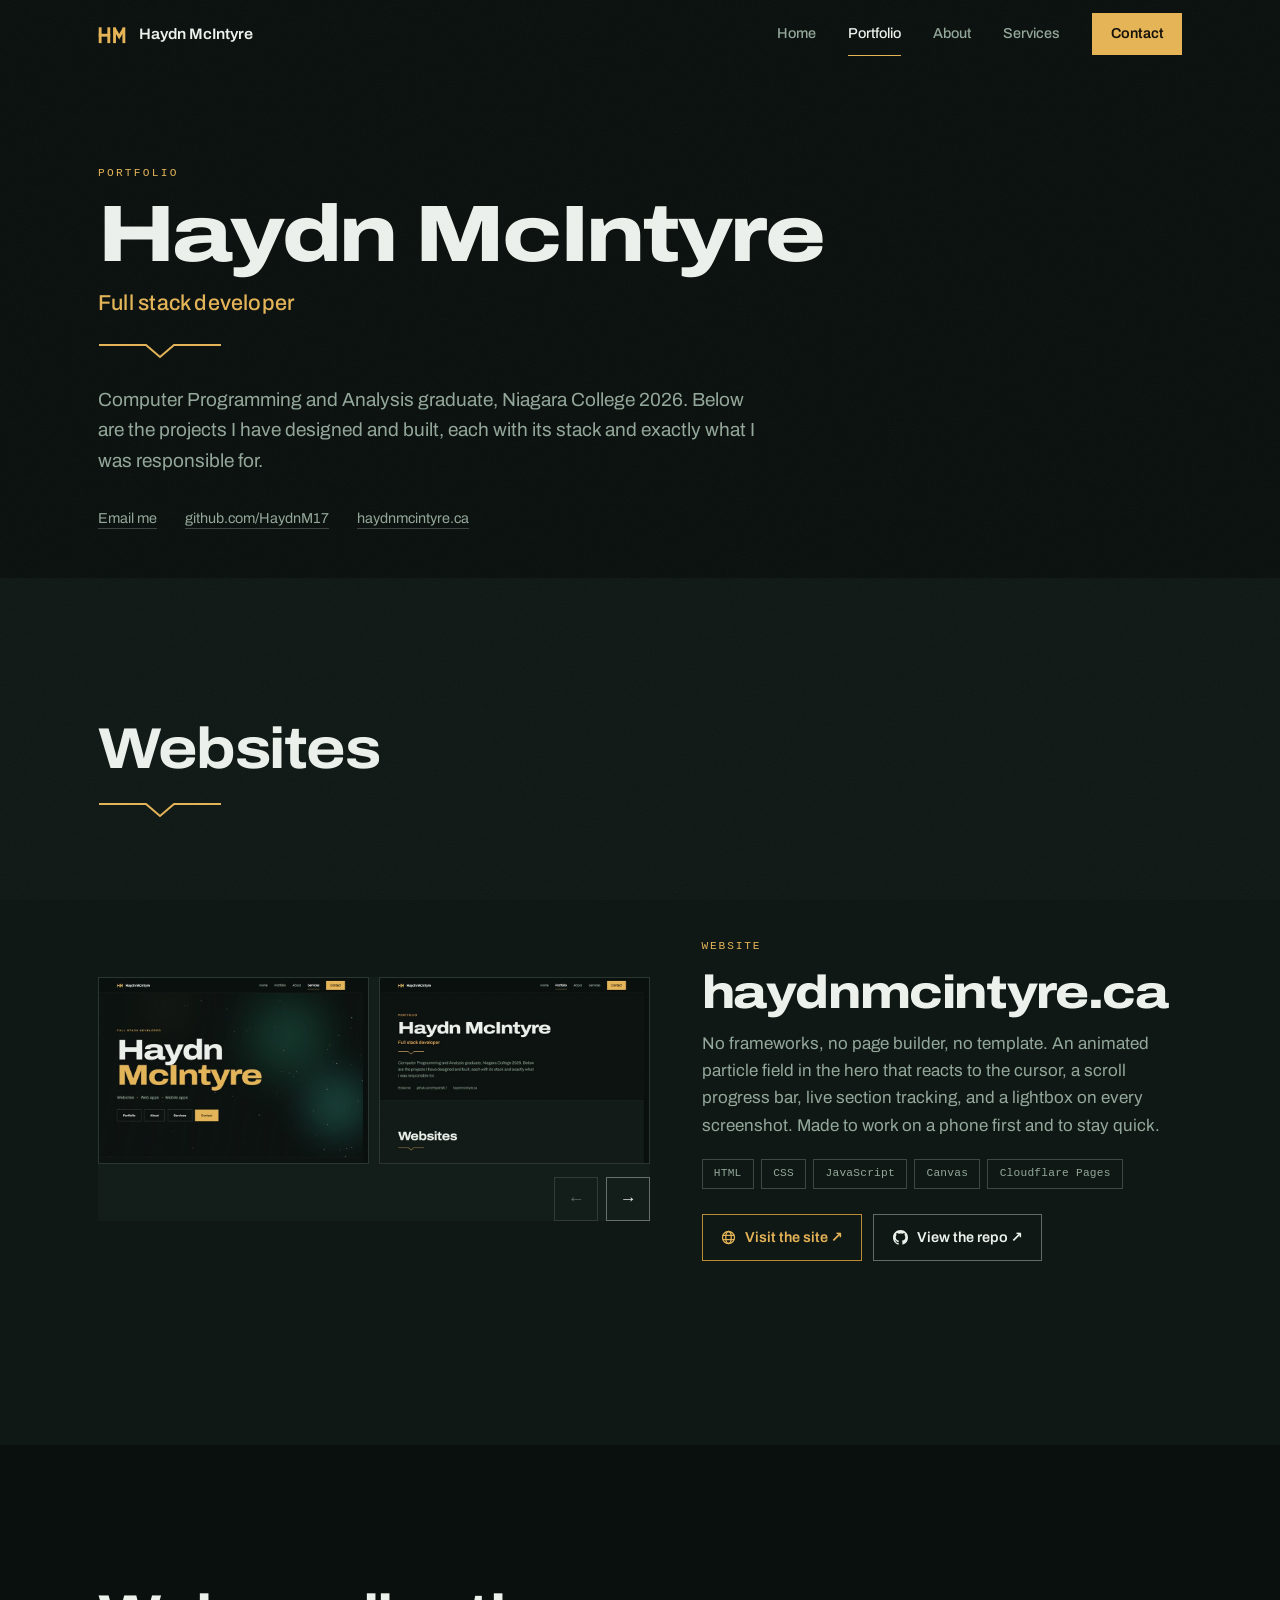
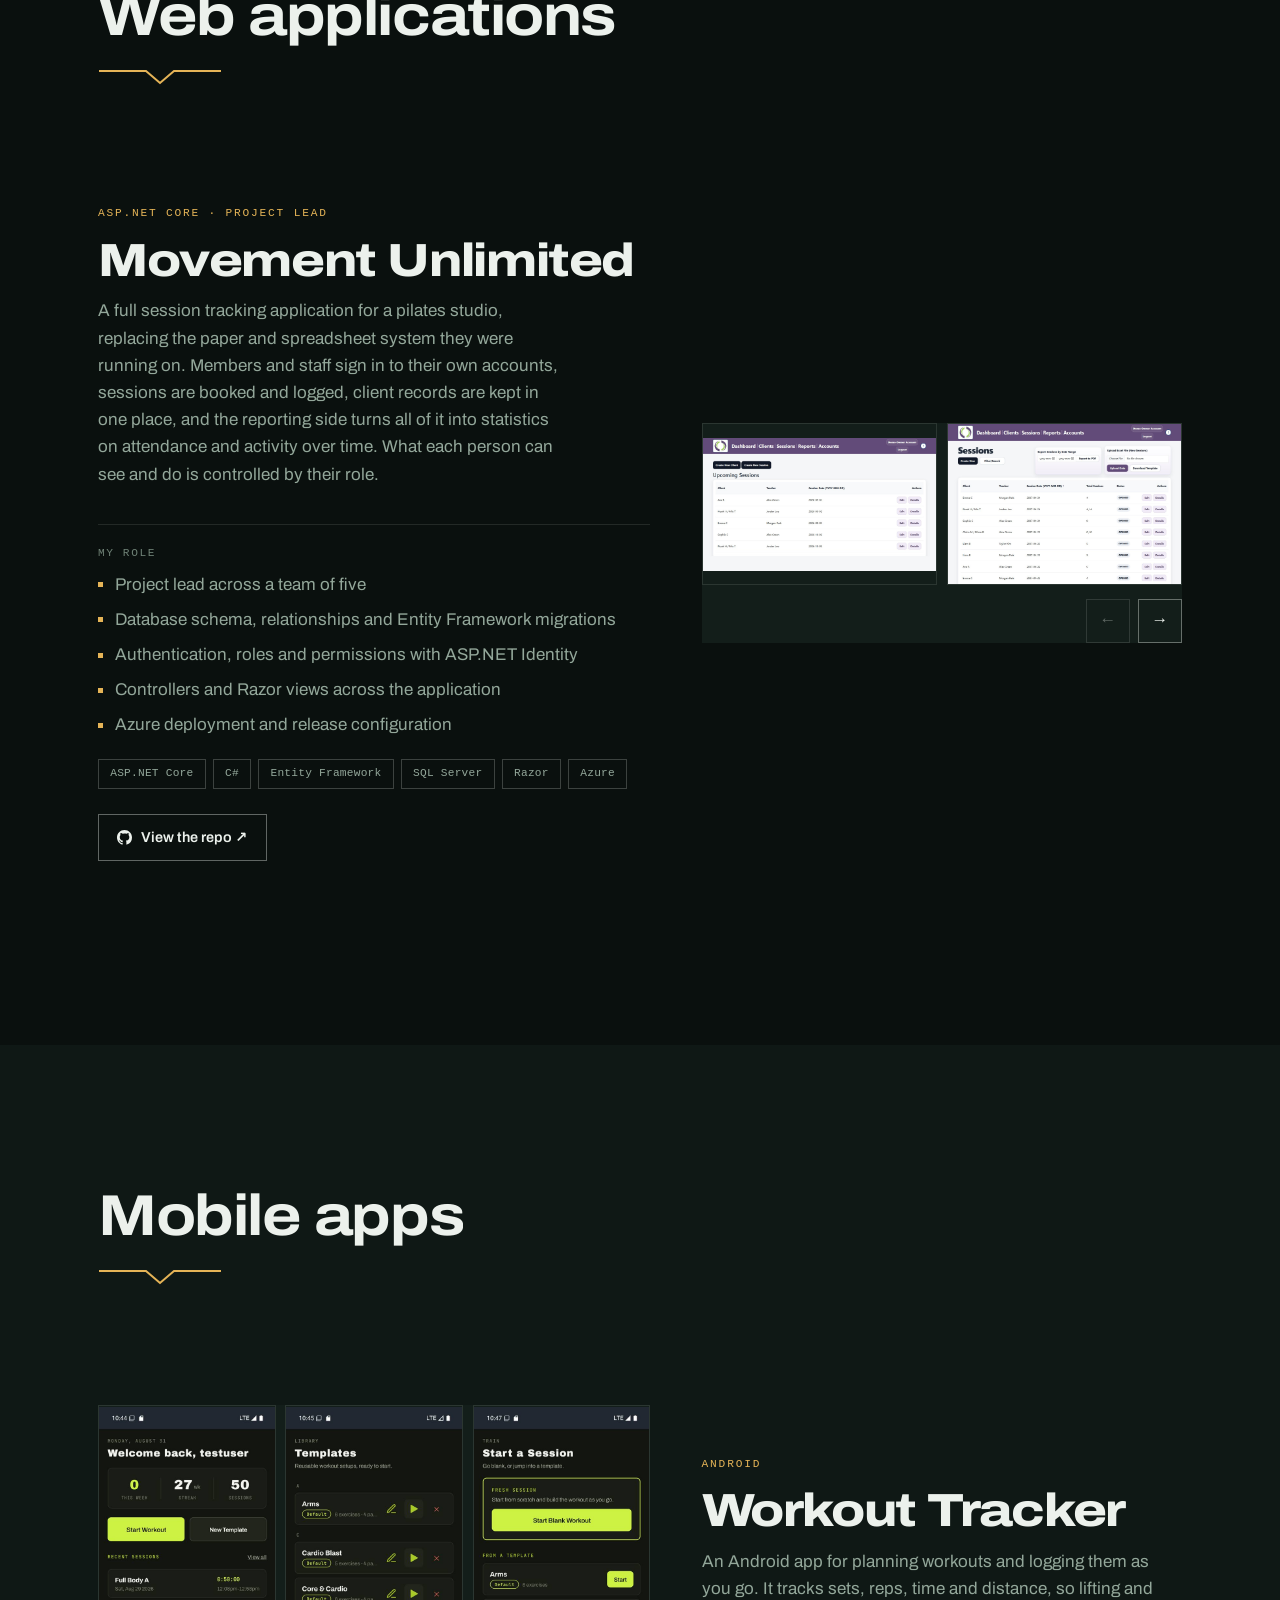
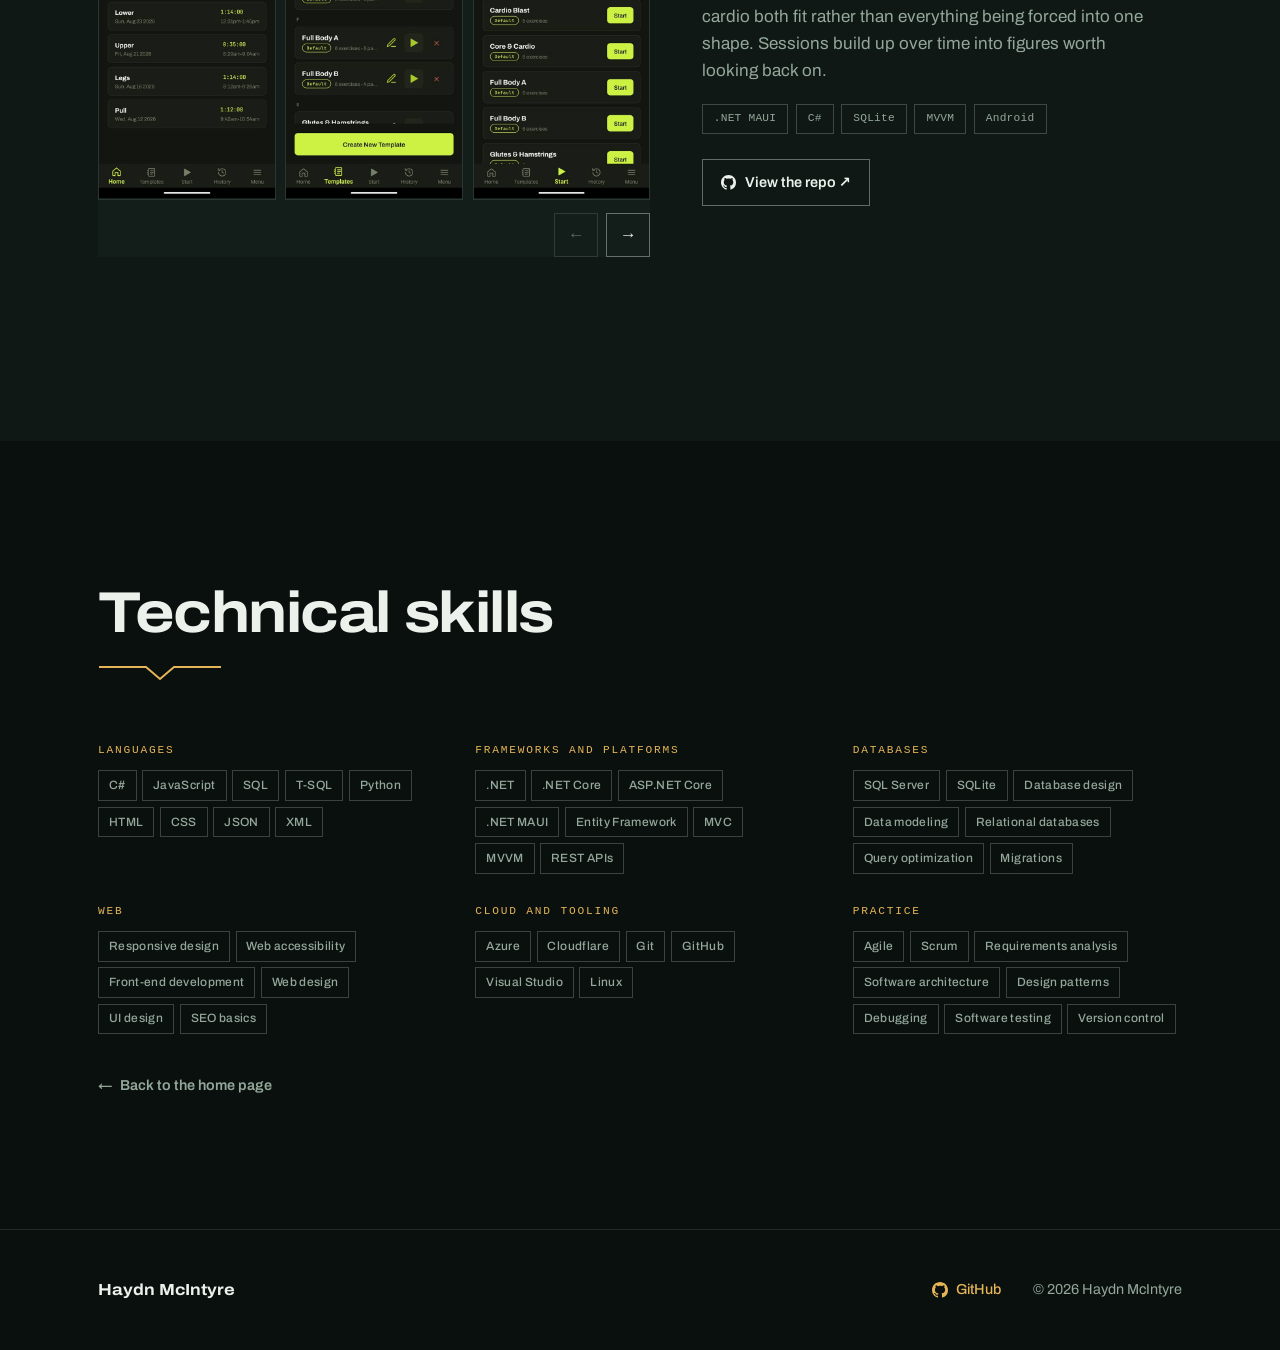
==== portfolio.html @ 9f584ab3 "Filmstrips on the portfolio page, and a faster, bigger home row The portfolio page no longer cycles " ====
<!doctype html>
<html lang="en">
<head>
<meta charset="utf-8">
<meta name="viewport" content="width=device-width, initial-scale=1">
<title>Haydn McIntyre Portfolio</title>
<meta name="description" content="Applications designed and built by Haydn McIntyre: a session tracking system for a pilates studio and a cross-platform workout tracker.">
<meta name="theme-color" content="#0A100E">
<meta property="og:title" content="Haydn McIntyre Portfolio">
<meta property="og:description" content="Applications designed and built end to end.">
<meta property="og:url" content="https://haydnmcintyre.ca/portfolio">
<meta property="og:type" content="website">
<link rel="icon" href="favicon.svg?v=4" type="image/svg+xml">
<link rel="icon" href="favicon-32.png?v=4" sizes="32x32" type="image/png">
<link rel="apple-touch-icon" href="apple-touch-icon.png?v=4">
<link rel="manifest" href="site.webmanifest">
<link rel="preconnect" href="https://fonts.googleapis.com">
<link rel="preconnect" href="https://fonts.gstatic.com" crossorigin>
<link rel="stylesheet" href="https://fonts.googleapis.com/css2?family=Archivo:wdth,wght@62..125,400..800&display=swap">
<link rel="stylesheet" href="styles.css">
</head>
<body>

<a class="skip" href="#main">Skip to content</a>

<div class="progress" aria-hidden="true"><span id="progress-bar"></span></div>

<header class="topbar" id="topbar">
  <div class="wrap topbar-inner">
    <a class="mark" href="index.html">
      <svg class="mark-glyph" viewBox="0 0 43 32" aria-hidden="true" focusable="false">
        <g fill="none" stroke="currentColor" stroke-width="4" stroke-linecap="square" stroke-linejoin="miter" stroke-miterlimit="2.2">
          <path d="M3 8 V26"/><path d="M15 8 V26"/><path d="M3 17 H15"/>
          <path d="M23 8 V26"/><path d="M36 8 V26"/>
          <path d="M23 8 L29.5 19 L36 8" stroke-linecap="butt"/>
        </g>
      </svg>
      <span>Haydn McIntyre</span>
    </a>
    <nav class="nav" aria-label="Main">
      <a href="index.html">Home</a>
      <div class="nav-drop">
        <a href="portfolio.html" class="is-current">Portfolio</a>
        <div class="drop-menu">
          <a href="portfolio.html#websites">Websites</a>
          <a href="portfolio.html#web-app">Web application</a>
          <a href="portfolio.html#mobile">Mobile app</a>
          <a href="portfolio.html#skills">Technical skills</a>
        </div>
      </div>
      <a href="index.html#about">About</a>
      <a href="index.html#services">Services</a>
      <a class="nav-cta" href="index.html#contact">Contact</a>
    </nav>
    <button class="menu-toggle" aria-expanded="false" aria-controls="mobile-nav" aria-label="Open menu">
      <span></span><span></span>
    </button>
  </div>
  <nav class="mobile-nav" id="mobile-nav" aria-label="Main (mobile)" hidden>
    <a href="index.html">Home</a>
    <a href="portfolio.html">Portfolio</a>
    <a href="index.html#about">About</a>
    <a href="index.html#services">Services</a>
    <a href="index.html#contact">Contact</a>
  </nav>
</header>

<main id="main">

  <section class="wrap page-head">
    <p class="eyebrow">Portfolio</p>
    <h1 class="page-name">Haydn McIntyre</h1>
    <p class="page-role">Full stack developer</p>
    <div class="bolt-rule" aria-hidden="true">
      <svg viewBox="0 0 124 18"><polyline pathLength="1" points="1,4 48,4 62,16 76,4 123,4"/></svg>
    </div>
    <p class="page-lede">
      Computer Programming and Analysis graduate, Niagara College 2026. Below are
      the projects I have designed and built, each with its stack and exactly what
      I was responsible for.
    </p>
    <ul class="page-links">
      <li><a href="#contact-portfolio" data-mail>Email me</a></li>
      <li><a href="https://github.com/HaydnM17" rel="noopener">github.com/HaydnM17</a></li>
      <li><a href="index.html">haydnmcintyre.ca</a></li>
    </ul>
  </section>

  <!-- Websites -->
  <section class="section section-tint" id="websites">
    <div class="wrap">
      <div class="section-head reveal">
        <h2 class="h2">Websites</h2>
        <div class="bolt-rule" aria-hidden="true">
          <svg viewBox="0 0 124 18"><polyline pathLength="1" points="1,4 48,4 62,16 76,4 123,4"/></svg>
        </div>
      </div>
      <article class="project reveal">
        <div class="project-media project-media-strip">
          <div class="strip" data-strip>
            <div class="strip-view" tabindex="0" aria-label="haydnmcintyre.ca screenshots, scrolls sideways">
              <div class="strip-track">
                <button type="button" class="zoom strip-item" aria-label="View larger: the home page">
                  <img src="assets/work/head-desk-home.jpg" alt="" loading="lazy" width="760" height="41">
                  <img class="strip-main" src="assets/work/reel-desk-home.jpg" alt="The home page of haydnmcintyre.ca." loading="lazy" width="760" height="2721">
                </button>
                <button type="button" class="zoom strip-item" aria-label="View larger: the portfolio page">
                  <img src="assets/work/head-desk-portfolio.jpg" alt="" loading="lazy" width="760" height="41">
                  <img class="strip-main" src="assets/work/reel-desk-portfolio.jpg" alt="The portfolio page." loading="lazy" width="760" height="2796">
                </button>
                <button type="button" class="zoom strip-item" aria-label="View larger: the home page on a phone">
                  <img src="assets/work/head-mob-home.jpg" alt="" loading="lazy" width="390" height="69">
                  <img class="strip-main" src="assets/work/reel-mob-home.jpg" alt="The home page on a phone." loading="lazy" width="390" height="6383">
                </button>
                <button type="button" class="zoom strip-item" aria-label="View larger: the portfolio page on a phone">
                  <img src="assets/work/head-mob-portfolio.jpg" alt="" loading="lazy" width="390" height="69">
                  <img class="strip-main" src="assets/work/reel-mob-portfolio.jpg" alt="The portfolio page on a phone." loading="lazy" width="390" height="5705">
                </button>
              </div>
            </div>
            <div class="strip-nav">
              <button type="button" class="strip-btn strip-prev" aria-label="Previous screenshots">&#8592;</button>
              <button type="button" class="strip-btn strip-next" aria-label="Next screenshots">&#8594;</button>
            </div>
          </div>
        </div>
        <div class="project-body">
          <p class="project-meta">Website</p>
          <h3 class="project-title">haydnmcintyre.ca</h3>
          <p class="project-desc">
            No frameworks, no page builder, no template. An animated particle
            field in the hero that reacts to the cursor, a scroll progress bar, live
            section tracking, and a lightbox on every screenshot. Made to work on a
            phone first and to stay quick.
          </p>
          <ul class="tags">
            <li>HTML</li><li>CSS</li><li>JavaScript</li><li>Canvas</li><li>Cloudflare Pages</li>
          </ul>
          <div class="project-links">
            <a class="repo repo-live" href="https://haydnmcintyre.ca" target="_blank" rel="noopener">
              <svg viewBox="0 0 16 16" width="15" height="15" aria-hidden="true" focusable="false">
                <g fill="none" stroke="currentColor" stroke-width="1.35">
                  <circle cx="8" cy="8" r="6.4"/>
                  <ellipse cx="8" cy="8" rx="2.9" ry="6.4"/>
                  <path d="M1.9 5.8h12.2M1.9 10.2h12.2"/>
                </g>
              </svg>
              <span>Visit the site</span>
            </a>
            <a class="repo" href="https://github.com/HaydnM17/haydnmcintyre.ca" rel="noopener">
              <svg viewBox="0 0 16 16" width="15" height="15" aria-hidden="true" focusable="false">
                <path fill="currentColor" d="M8 0C3.58 0 0 3.58 0 8c0 3.54 2.29 6.53 5.47 7.59.4.07.55-.17.55-.38 0-.19-.01-.82-.01-1.49-2.01.37-2.53-.49-2.69-.94-.09-.23-.48-.94-.82-1.13-.28-.15-.68-.52-.01-.53.63-.01 1.08.58 1.23.82.72 1.21 1.87.87 2.33.66.07-.52.28-.87.51-1.07-1.78-.2-3.64-.89-3.64-3.95 0-.87.31-1.59.82-2.15-.08-.2-.36-1.02.08-2.12 0 0 .67-.21 2.2.82a7.4 7.4 0 0 1 2-.27c.68 0 1.36.09 2 .27 1.53-1.04 2.2-.82 2.2-.82.44 1.1.16 1.92.08 2.12.51.56.82 1.27.82 2.15 0 3.07-1.87 3.75-3.65 3.95.29.25.54.73.54 1.48 0 1.07-.01 1.93-.01 2.2 0 .21.15.46.55.38A8.01 8.01 0 0 0 16 8c0-4.42-3.58-8-8-8Z"/>
              </svg>
              <span>View the repo</span>
            </a>
          </div>
        </div>
      </article>
    </div>
  </section>

  <!-- Web application -->
  <section class="section" id="web-app">
    <div class="wrap">
      <div class="section-head reveal">
        <h2 class="h2">Web applications</h2>
        <div class="bolt-rule" aria-hidden="true">
          <svg viewBox="0 0 124 18"><polyline pathLength="1" points="1,4 48,4 62,16 76,4 123,4"/></svg>
        </div>
      </div>
      <article class="project project-alt reveal">
        <div class="project-media project-media-strip">
          <div class="strip" data-strip>
            <div class="strip-view" tabindex="0" aria-label="Movement Unlimited screenshots, scrolls sideways">
              <div class="strip-track">
                <button type="button" class="zoom strip-item" aria-label="View larger: the dashboard">
                  <img src="assets/work/head-mu-dashboard.jpg" alt="" loading="lazy" width="1416" height="101">
                  <img class="strip-main" src="assets/work/reel-mu-dashboard.jpg" alt="Movement Unlimited dashboard showing upcoming sessions." loading="lazy" width="1416" height="707">
                </button>
                <button type="button" class="zoom strip-item" aria-label="View larger: the sessions list">
                  <img src="assets/work/head-mu-sessions.jpg" alt="" loading="lazy" width="1416" height="101">
                  <img class="strip-main" src="assets/work/reel-mu-sessions.jpg" alt="Sessions list with export and bulk upload." loading="lazy" width="1416" height="1882">
                </button>
                <button type="button" class="zoom strip-item" aria-label="View larger: the reports screen">
                  <img src="assets/work/head-mu-reports.jpg" alt="" loading="lazy" width="1416" height="101">
                  <img class="strip-main" src="assets/work/reel-mu-reports.jpg" alt="Reports screen with session statistics over a date range." loading="lazy" width="1416" height="1171">
                </button>
              </div>
            </div>
            <div class="strip-nav">
              <button type="button" class="strip-btn strip-prev" aria-label="Previous screenshots">&#8592;</button>
              <button type="button" class="strip-btn strip-next" aria-label="Next screenshots">&#8594;</button>
            </div>
          </div>
        </div>
        <div class="project-body">
          <p class="project-meta">ASP.NET Core &middot; Project lead</p>
          <h3 class="project-title">Movement Unlimited</h3>
          <p class="project-desc">
            A full session tracking application for a pilates studio, replacing the
            paper and spreadsheet system they were running on. Members and staff sign
            in to their own accounts, sessions are booked and logged, client records
            are kept in one place, and the reporting side turns all of it into
            statistics on attendance and activity over time. What each person can see
            and do is controlled by their role.
          </p>
          <dl class="case-role">
            <dt>My role</dt>
            <dd>
              <ul>
                <li>Project lead across a team of five</li>
                <li>Database schema, relationships and Entity Framework migrations</li>
                <li>Authentication, roles and permissions with ASP.NET Identity</li>
                <li>Controllers and Razor views across the application</li>
                <li>Azure deployment and release configuration</li>
              </ul>
            </dd>
          </dl>
          <ul class="tags">
            <li>ASP.NET Core</li><li>C#</li><li>Entity Framework</li><li>SQL Server</li><li>Razor</li><li>Azure</li>
          </ul>
          <a class="repo" href="https://github.com/HaydnM17/movement-unlimited-demo" rel="noopener">
            <svg viewBox="0 0 16 16" width="15" height="15" aria-hidden="true" focusable="false">
              <path fill="currentColor" d="M8 0C3.58 0 0 3.58 0 8c0 3.54 2.29 6.53 5.47 7.59.4.07.55-.17.55-.38 0-.19-.01-.82-.01-1.49-2.01.37-2.53-.49-2.69-.94-.09-.23-.48-.94-.82-1.13-.28-.15-.68-.52-.01-.53.63-.01 1.08.58 1.23.82.72 1.21 1.87.87 2.33.66.07-.52.28-.87.51-1.07-1.78-.2-3.64-.89-3.64-3.95 0-.87.31-1.59.82-2.15-.08-.2-.36-1.02.08-2.12 0 0 .67-.21 2.2.82a7.4 7.4 0 0 1 2-.27c.68 0 1.36.09 2 .27 1.53-1.04 2.2-.82 2.2-.82.44 1.1.16 1.92.08 2.12.51.56.82 1.27.82 2.15 0 3.07-1.87 3.75-3.65 3.95.29.25.54.73.54 1.48 0 1.07-.01 1.93-.01 2.2 0 .21.15.46.55.38A8.01 8.01 0 0 0 16 8c0-4.42-3.58-8-8-8Z"/>
            </svg>
            <span>View the repo</span>
          </a>
        </div>
      </article>
    </div>
  </section>

  <!-- Mobile app -->
  <section class="section section-tint" id="mobile">
    <div class="wrap">
      <div class="section-head reveal">
        <h2 class="h2">Mobile apps</h2>
        <div class="bolt-rule" aria-hidden="true">
          <svg viewBox="0 0 124 18"><polyline pathLength="1" points="1,4 48,4 62,16 76,4 123,4"/></svg>
        </div>
      </div>
      <article class="project reveal">
        <div class="project-media project-media-strip">
          <div class="strip strip-phone" data-strip>
            <div class="strip-view" tabindex="0" aria-label="Workout Tracker screenshots, scrolls sideways">
              <div class="strip-track">
                <button type="button" class="zoom strip-item" aria-label="View larger: home screen"><img src="assets/work/wk-01-home.jpg" alt="Workout Tracker home screen." loading="lazy" width="540" height="1200"></button>
                <button type="button" class="zoom strip-item" aria-label="View larger: templates"><img src="assets/work/wk-02-templates.jpg" alt="Saved workout templates." loading="lazy" width="540" height="1200"></button>
                <button type="button" class="zoom strip-item" aria-label="View larger: starting a session"><img src="assets/work/wk-03-start.jpg" alt="Starting a session from a template." loading="lazy" width="540" height="1200"></button>
                <button type="button" class="zoom strip-item" aria-label="View larger: a live session"><img src="assets/work/wk-04-live.jpg" alt="A live session with its sets still to do." loading="lazy" width="540" height="1200"></button>
                <button type="button" class="zoom strip-item" aria-label="View larger: first set done"><img src="assets/work/wk-05-set1.jpg" alt="The first set ticked off." loading="lazy" width="540" height="1200"></button>
                <button type="button" class="zoom strip-item" aria-label="View larger: second set done"><img src="assets/work/wk-06-set2.jpg" alt="Two sets ticked off." loading="lazy" width="540" height="1200"></button>
                <button type="button" class="zoom strip-item" aria-label="View larger: third set done"><img src="assets/work/wk-07-set3.jpg" alt="Three sets ticked off." loading="lazy" width="540" height="1200"></button>
                <button type="button" class="zoom strip-item" aria-label="View larger: all sets done"><img src="assets/work/wk-08-set4.jpg" alt="Every set in the exercise ticked off." loading="lazy" width="540" height="1200"></button>
                <button type="button" class="zoom strip-item" aria-label="View larger: workout complete"><img src="assets/work/wk-09-complete.jpg" alt="The session summary after finishing." loading="lazy" width="540" height="1200"></button>
                <button type="button" class="zoom strip-item" aria-label="View larger: history"><img src="assets/work/wk-10-history.jpg" alt="Workout history." loading="lazy" width="540" height="1200"></button>
                <button type="button" class="zoom strip-item" aria-label="View larger: statistics"><img src="assets/work/wk-11-stats.jpg" alt="Statistics built up over time." loading="lazy" width="540" height="1200"></button>
              </div>
            </div>
            <div class="strip-nav">
              <button type="button" class="strip-btn strip-prev" aria-label="Previous screenshots">&#8592;</button>
              <button type="button" class="strip-btn strip-next" aria-label="Next screenshots">&#8594;</button>
            </div>
          </div>
        </div>
        <div class="project-body">
          <p class="project-meta">Android</p>
          <h3 class="project-title">Workout Tracker</h3>
          <p class="project-desc">
            An Android app for planning workouts and logging them as you go. It
            tracks sets, reps, time and distance, so lifting and cardio both fit
            rather than everything being forced into one shape. Sessions build up
            over time into figures worth looking back on.
          </p>
          <ul class="tags">
            <li>.NET MAUI</li><li>C#</li><li>SQLite</li><li>MVVM</li><li>Android</li>
          </ul>
          <a class="repo" href="https://github.com/HaydnM17/WorkoutApp" rel="noopener">
            <svg viewBox="0 0 16 16" width="15" height="15" aria-hidden="true" focusable="false">
              <path fill="currentColor" d="M8 0C3.58 0 0 3.58 0 8c0 3.54 2.29 6.53 5.47 7.59.4.07.55-.17.55-.38 0-.19-.01-.82-.01-1.49-2.01.37-2.53-.49-2.69-.94-.09-.23-.48-.94-.82-1.13-.28-.15-.68-.52-.01-.53.63-.01 1.08.58 1.23.82.72 1.21 1.87.87 2.33.66.07-.52.28-.87.51-1.07-1.78-.2-3.64-.89-3.64-3.95 0-.87.31-1.59.82-2.15-.08-.2-.36-1.02.08-2.12 0 0 .67-.21 2.2.82a7.4 7.4 0 0 1 2-.27c.68 0 1.36.09 2 .27 1.53-1.04 2.2-.82 2.2-.82.44 1.1.16 1.92.08 2.12.51.56.82 1.27.82 2.15 0 3.07-1.87 3.75-3.65 3.95.29.25.54.73.54 1.48 0 1.07-.01 1.93-.01 2.2 0 .21.15.46.55.38A8.01 8.01 0 0 0 16 8c0-4.42-3.58-8-8-8Z"/>
            </svg>
            <span>View the repo</span>
          </a>
        </div>
      </article>
    </div>
  </section>

  <!-- Skills -->
  <section class="section" id="skills">
    <div class="wrap">
      <div class="section-head reveal">
        <h2 class="h2">Technical skills</h2>
        <div class="bolt-rule" aria-hidden="true">
          <svg viewBox="0 0 124 18"><polyline pathLength="1" points="1,4 48,4 62,16 76,4 123,4"/></svg>
        </div>
      </div>

      <div class="skills reveal">
        <div class="skill-group">
          <h3>Languages</h3>
          <ul><li>C#</li><li>JavaScript</li><li>SQL</li><li>T-SQL</li><li>Python</li><li>HTML</li><li>CSS</li><li>JSON</li><li>XML</li></ul>
        </div>
        <div class="skill-group">
          <h3>Frameworks and platforms</h3>
          <ul><li>.NET</li><li>.NET Core</li><li>ASP.NET Core</li><li>.NET MAUI</li><li>Entity Framework</li><li>MVC</li><li>MVVM</li><li>REST APIs</li></ul>
        </div>
        <div class="skill-group">
          <h3>Databases</h3>
          <ul><li>SQL Server</li><li>SQLite</li><li>Database design</li><li>Data modeling</li><li>Relational databases</li><li>Query optimization</li><li>Migrations</li></ul>
        </div>
        <div class="skill-group">
          <h3>Web</h3>
          <ul><li>Responsive design</li><li>Web accessibility</li><li>Front-end development</li><li>Web design</li><li>UI design</li><li>SEO basics</li></ul>
        </div>
        <div class="skill-group">
          <h3>Cloud and tooling</h3>
          <ul><li>Azure</li><li>Cloudflare</li><li>Git</li><li>GitHub</li><li>Visual Studio</li><li>Linux</li></ul>
        </div>
        <div class="skill-group">
          <h3>Practice</h3>
          <ul><li>Agile</li><li>Scrum</li><li>Requirements analysis</li><li>Software architecture</li><li>Design patterns</li><li>Debugging</li><li>Software testing</li><li>Version control</li></ul>
        </div>
      </div>

      <a class="back-link" href="index.html">Back to the home page</a>
    </div>
  </section>

</main>

<footer class="footer">
  <div class="wrap footer-inner">
    <p class="footer-mark">Haydn McIntyre</p>
    <a class="footer-gh" href="https://github.com/HaydnM17" rel="noopener">
      <svg viewBox="0 0 16 16" width="16" height="16" aria-hidden="true" focusable="false">
        <path fill="currentColor" d="M8 0C3.58 0 0 3.58 0 8c0 3.54 2.29 6.53 5.47 7.59.4.07.55-.17.55-.38 0-.19-.01-.82-.01-1.49-2.01.37-2.53-.49-2.69-.94-.09-.23-.48-.94-.82-1.13-.28-.15-.68-.52-.01-.53.63-.01 1.08.58 1.23.82.72 1.21 1.87.87 2.33.66.07-.52.28-.87.51-1.07-1.78-.2-3.64-.89-3.64-3.95 0-.87.31-1.59.82-2.15-.08-.2-.36-1.02.08-2.12 0 0 .67-.21 2.2.82a7.4 7.4 0 0 1 2-.27c.68 0 1.36.09 2 .27 1.53-1.04 2.2-.82 2.2-.82.44 1.1.16 1.92.08 2.12.51.56.82 1.27.82 2.15 0 3.07-1.87 3.75-3.65 3.95.29.25.54.73.54 1.48 0 1.07-.01 1.93-.01 2.2 0 .21.15.46.55.38A8.01 8.01 0 0 0 16 8c0-4.42-3.58-8-8-8Z"/>
      </svg>
      GitHub
    </a>
    <p class="footer-legal">&copy; <span id="year">2026</span> Haydn McIntyre</p>
  </div>
</footer>

<dialog class="lightbox" id="lightbox" aria-label="Image viewer">
  <div class="lightbox-inner">
    <button type="button" class="lightbox-close" id="lightbox-close" aria-label="Close image">
      <svg viewBox="0 0 24 24" width="20" height="20" aria-hidden="true" focusable="false">
        <path d="M5 5 L19 19 M19 5 L5 19" stroke="currentColor" stroke-width="2.2" stroke-linecap="round" fill="none"/>
      </svg>
    </button>
    <img id="lightbox-img" src="" alt="">
  </div>
</dialog>

<script src="script.js"></script>
</body>
</html>
---- styles.css ----
/* ==========================================================================
   Haydn McIntyre personal site
   Dark by design: green-black ground, brass accent, wide Archivo lettering.
   ========================================================================== */

:root {
  --ground:    #0A100E;
  --raised:    #0F1815;
  --card:      #131E1A;
  --chalk:     #ECF1EC;
  --dim:       #93A79A;   /* 7.53:1 on ground */
  --faint:     #6F8276;   /* 4.69:1. The old #64766B measured 3.97:1 and failed */
  --green:     #1C5F4A;
  --electric:  #3FD9C0;   /* hero effect only. Brass stays the brand accent */
  --brass:     #E5B457;
  --brass-dim: #B98C33;
  --line:      rgba(236, 241, 236, 0.11);
  --line-2:    rgba(236, 241, 236, 0.22);   /* decorative only, 1.73:1 */
  --line-int:  rgba(236, 241, 236, 0.38);   /* anything interactive, 3.05:1 */
  --danger:    #F08C7A;
  --success:   #57C9A2;   /* 8.85:1 on raised. A tint of --green, not --electric */

  --wrap: 1180px;
  --gutter: clamp(1.25rem, 4vw, 3rem);
  --section-y: clamp(4.5rem, 10vw, 9rem);

  --sans: "Archivo", "Segoe UI", system-ui, -apple-system, sans-serif;
  --mono: ui-monospace, SFMono-Regular, "SF Mono", Menlo, Consolas, "Liberation Mono", monospace;

  --fs-label: 0.75rem;
  --fs-sm:    0.9rem;
  --fs-base:  1.0625rem;
  --fs-lg:    1.1875rem;
  --fs-h3:    1.375rem;
  --fs-h2:    clamp(2.1rem, 5vw, 3.6rem);
  --fs-hero:  clamp(3rem, 11vw, 8.5rem);

  --ease: cubic-bezier(0.22, 1, 0.36, 1);
}

*, *::before, *::after { box-sizing: border-box; }
html {
  -webkit-text-size-adjust: 100%;
  scroll-behavior: smooth;
  /* clip beats hidden: hidden still lets script scroll the page sideways */
  overflow-x: hidden;
  overflow-x: clip;
}
@media (prefers-reduced-motion: reduce) { html { scroll-behavior: auto; } }

body {
  margin: 0;
  background: var(--ground);
  color: var(--chalk);
  font-family: var(--sans);
  font-size: var(--fs-base);
  line-height: 1.6;
  -webkit-font-smoothing: antialiased;
  overflow-x: hidden;
  overflow-x: clip;
}

/* Content sits above the hero's own glow. Nothing else on either page has a
   light behind it: a fixed page-wide wash showed a hard edge wherever a tinted
   section painted over it. */
main, .footer { position: relative; z-index: 1; }

/* Pause every animation when the tab is hidden. play-state does not inherit,
   so it has to be set on the elements and their pseudo-elements directly. */
body.paused *, body.paused *::before, body.paused *::after {
  animation-play-state: paused !important;
}

img { max-width: 100%; display: block; height: auto; }
h1, h2, h3 { margin: 0; line-height: 1.02; text-wrap: balance; }
p { margin: 0; }
ul, dl, dd { margin: 0; padding: 0; }
li { list-style: none; }
a { color: inherit; }

:focus-visible { outline: 2px solid var(--brass); outline-offset: 3px; }

.skip {
  position: absolute; left: -9999px; top: 0; z-index: 100;
  background: var(--brass); color: #17130A;
  padding: 0.75rem 1.25rem; font-size: var(--fs-sm); font-weight: 600;
}
.skip:focus { left: 0; }

.wrap {
  width: 100%; max-width: var(--wrap);
  margin-inline: auto; padding-inline: var(--gutter);
}

/* --- Shared type ---------------------------------------------------------- */
.eyebrow {
  font-size: var(--fs-label); font-weight: 600;
  letter-spacing: 0.2em; text-transform: uppercase;
  color: var(--brass);
}
.h2 {
  font-variation-settings: "wdth" 115;
  font-weight: 700; font-size: var(--fs-h2);
  letter-spacing: -0.025em;
  margin-top: 0.9rem;
}

/* --- Top bar -------------------------------------------------------------- */
.topbar {
  position: sticky; top: 0; z-index: 50;
  border-bottom: 1px solid transparent;
  transition: background 0.3s var(--ease), border-color 0.3s var(--ease);
}
.topbar.is-stuck {
  background: rgba(10, 16, 14, 0.86);
  backdrop-filter: blur(10px);
  border-bottom-color: var(--line);
}
.topbar-inner {
  display: flex; align-items: center; justify-content: space-between;
  gap: 1.5rem; min-height: 68px;
}
.mark {
  display: inline-flex; align-items: center; gap: 0.6rem;
  text-decoration: none; font-weight: 600; font-size: 0.95rem;
  font-variation-settings: "wdth" 105;
}
.mark-glyph {
  width: auto; height: 23px; flex: none;
  color: var(--brass);
  transition: color 0.25s var(--ease);
}
.mark:hover .mark-glyph { color: var(--chalk); }

.nav { display: none; align-items: center; gap: 2rem; }
@media (min-width: 860px) { .nav { display: flex; } }
.nav a {
  position: relative; font-size: var(--fs-sm); font-weight: 500;
  text-decoration: none; color: var(--dim);
  transition: color 0.2s var(--ease);
}
.nav a:not(.nav-cta)::after {
  content: ""; position: absolute; left: 0; bottom: -6px;
  width: 100%; height: 1px; background: var(--brass);
  transform: scaleX(0); transform-origin: right;
  transition: transform 0.35s var(--ease);
}
.nav a:hover { color: var(--chalk); }
.nav a.is-current { color: var(--chalk); }
.nav a.is-current::after { transform: scaleX(1); transform-origin: left; }
.nav .nav-cta {
  background: var(--brass); color: #17130A;
  padding: 0.6rem 1.15rem; font-weight: 600;
}
.nav .nav-cta:hover { background: var(--chalk); color: var(--ground); }

.menu-toggle {
  display: grid; gap: 6px; align-content: center;
  width: 44px; height: 44px; padding: 0 10px;
  background: none; border: 1px solid var(--line-int); cursor: pointer;
}
.menu-toggle span { display: block; height: 2px; background: var(--chalk); }
@media (min-width: 860px) { .menu-toggle { display: none; } }

.mobile-nav { display: grid; background: var(--raised); border-top: 1px solid var(--line); }
.mobile-nav[hidden] { display: none; }
.mobile-nav a {
  text-decoration: none; font-weight: 500;
  padding: 1rem var(--gutter); border-bottom: 1px solid var(--line);
}

/* --- Hero ----------------------------------------------------------------- */
.hero {
  position: relative;
  min-height: min(88vh, 780px);
  display: grid; align-items: center;
  padding-block: clamp(3.5rem, 10vw, 7rem) clamp(3.5rem, 9vw, 7rem);
  overflow: hidden;
}
/* Layer 1: slow gradient wash. Three blurred blobs drifting on their own clocks. */
.hero-glow {
  position: absolute; inset: -20%;
  pointer-events: none;
  filter: blur(70px);
  opacity: 0.85;
}
.hero-glow span {
  position: absolute;
  display: block;
  border-radius: 50%;
  will-change: transform;
}
/* weighted to the right. The headline lives on the left and needs a calm ground */
.hero-glow span:nth-child(1) {
  width: 50vw; height: 50vw; min-width: 380px; min-height: 380px;
  top: 4%; left: 46%;
  background: radial-gradient(circle, rgba(28, 95, 74, 1), transparent 66%);
  animation: drift1 26s ease-in-out infinite alternate;
}
.hero-glow span:nth-child(2) {
  width: 40vw; height: 40vw; min-width: 300px; min-height: 300px;
  top: 40%; left: 64%;
  background: radial-gradient(circle, rgba(63, 217, 192, 0.42), transparent 64%);
  animation: drift2 34s ease-in-out infinite alternate;
}
.hero-glow span:nth-child(3) {
  width: 32vw; height: 32vw; min-width: 240px; min-height: 240px;
  top: 2%; left: 20%;
  background: radial-gradient(circle, rgba(229, 180, 87, 0.2), transparent 66%);
  animation: drift3 42s ease-in-out infinite alternate;
}
@keyframes drift1 { to { transform: translate3d(14%, 10%, 0) scale(1.15); } }
@keyframes drift2 { to { transform: translate3d(-16%, -12%, 0) scale(1.2); } }
@keyframes drift3 { to { transform: translate3d(-10%, 16%, 0) scale(0.9); } }

/* Layer 2: particles and electric arcs, drawn in script.js. */
.hero-canvas {
  position: absolute; inset: 0;
  width: 100%; height: 100%;
  display: block;
  pointer-events: none;
}
/* keeps the type readable over the brightest part of the wash */
.hero::after {
  content: "";
  position: absolute; inset: 0;
  background: linear-gradient(100deg, rgba(10, 16, 14, 0.88) 0%, rgba(10, 16, 14, 0.62) 38%, rgba(10, 16, 14, 0.12) 78%, rgba(10, 16, 14, 0) 100%);
  pointer-events: none;
}
@media (prefers-reduced-motion: reduce) {
  .hero-glow span { animation: none; }
}
.hero-inner { position: relative; z-index: 1; }
.hero-eyebrow {
  font-size: var(--fs-label); font-weight: 600;
  letter-spacing: 0.26em; text-transform: uppercase; color: var(--brass);
  margin-bottom: 1.5rem;
}
.hero-title {
  display: grid;
  font-variation-settings: "wdth" 122;
  font-weight: 800; font-size: var(--fs-hero);
  letter-spacing: -0.04em; line-height: 0.88;
}
.hero-title .accent { color: var(--brass); }
.hero-sub {
  display: flex; flex-wrap: wrap; align-items: center; gap: 0.75rem;
  margin-top: 1.9rem;
  font-size: clamp(0.95rem, 1.7vw, 1.2rem); font-weight: 500;
  letter-spacing: 0.01em; color: var(--dim);
}
.hero-sub em { color: var(--brass); font-style: normal; }
.hero-actions { display: flex; flex-wrap: wrap; gap: 0.85rem; margin-top: 2.6rem; }
@media (max-width: 430px) {
  .hero-actions { display: grid; }
  .hero-actions .btn { text-align: center; }
}

/* load-in */
.rise { opacity: 0; transform: translateY(24px); animation: rise 0.9s var(--ease) forwards; animation-delay: var(--d, 0ms); }
@keyframes rise { to { opacity: 1; transform: none; } }

/* --- Buttons -------------------------------------------------------------- */
.btn {
  display: inline-block;
  font-size: var(--fs-sm); font-weight: 600; letter-spacing: 0.02em;
  padding: 0.95rem 1.7rem; text-decoration: none;
  border: 1px solid transparent; cursor: pointer;
  transition: background 0.25s var(--ease), color 0.25s var(--ease),
              border-color 0.25s var(--ease), transform 0.25s var(--ease);
}
.btn-primary { background: var(--brass); color: #17130A; }
.btn-primary:hover { background: var(--chalk); }
.btn-ghost { color: var(--chalk); border-color: var(--line-int); }
.btn-ghost:hover { border-color: var(--brass); color: var(--brass); }

/* --- Sections ------------------------------------------------------------- */
.section { padding-block: var(--section-y); }
/* No border. The change in ground is the edge now that the bands alternate,
   and a hairline on top of it just read as a drawn line. */
.section-tint { background: var(--raised); }
.section-head { margin-bottom: clamp(2.5rem, 6vw, 4rem); }

/* --- Projects ------------------------------------------------------------- */
.project {
  display: grid;
  gap: clamp(1.75rem, 4vw, 3.5rem);
  align-items: center;
  padding-block: clamp(2rem, 5vw, 3.5rem);
}
@media (min-width: 900px) {
  .project { grid-template-columns: 1.15fr 1fr; }
  .project-alt .project-media { order: 2; }
}
.project-media { overflow: hidden; background: var(--card); }
.project-media img:not(.reel-page) { transition: transform 0.2s ease; width: 100%; }
/* scoped to the hovered image itself, so one shot moving never moves its neighbours */
.zoom:focus-visible img:not(.reel-page):not(.reel-head) { transform: scale(1.04); }
/* A preview is a stack of positioned images, so the lift belongs to the whole
   device. Scaling one image inside it moved the pinned header on its own. */
.zoom .device { transition: transform 0.2s ease; }
.zoom:focus-visible .device { transform: scale(1.025); }
.project-media-shots {
  display: grid; grid-template-columns: repeat(3, minmax(0, 1fr));
  gap: 0.6rem; background: none; overflow: visible;
}
.project-media-shots img { border: 1px solid var(--line); }

/* the whole image is the button that opens the lightbox */
.zoom {
  display: block; width: 100%;
  padding: 0; margin: 0; border: 0; background: none;
  cursor: zoom-in; overflow: hidden;
  font: inherit; color: inherit;
}
.zoom:focus-visible { outline: 2px solid var(--brass); outline-offset: 3px; }

/* --- Lightbox ------------------------------------------------------------- */
.lightbox {
  border: 0; padding: 0; background: none;
  max-width: 100vw; max-height: 100vh;
  overflow: visible;
  color: var(--chalk);
}
.lightbox::backdrop {
  background: rgba(5, 9, 8, 0.88);
  backdrop-filter: blur(6px);
}
.lightbox-inner { position: relative; display: block; }
.lightbox img {
  max-width: min(92vw, 1180px);
  max-height: 82vh;
  width: auto; height: auto;
  object-fit: contain;
  border: 1px solid var(--line-2);
  background: var(--card);
}
.lightbox-close {
  position: absolute; top: -3.1rem; right: 0;
  display: grid; place-items: center;
  width: 40px; height: 40px;
  padding: 0; cursor: pointer;
  color: var(--chalk);
  background: none; border: 1px solid var(--line-2);
  transition: background 0.2s var(--ease), border-color 0.2s var(--ease), color 0.2s var(--ease);
}
.lightbox-close:hover { background: var(--brass); border-color: var(--brass); color: #17130A; }
/* on short screens the button has nowhere to sit above the image */
@media (max-height: 620px), (max-width: 560px) {
  .lightbox-close { top: 0.5rem; right: 0.5rem; background: rgba(10, 16, 14, 0.8); }
}
.lightbox[open] { animation: lightboxIn 0.28s var(--ease); }
@keyframes lightboxIn {
  from { opacity: 0; transform: scale(0.96); }
  to   { opacity: 1; transform: none; }
}
@media (prefers-reduced-motion: reduce) {
  .lightbox[open] { animation: none; }
}
body.is-locked { overflow: hidden; }

.project-body { display: grid; align-content: center; gap: 0.85rem; }
.project-meta {
  font-size: var(--fs-label); font-weight: 600;
  letter-spacing: 0.16em; text-transform: uppercase; color: var(--brass);
}
.project-title {
  font-variation-settings: "wdth" 118;
  font-weight: 800; font-size: clamp(1.9rem, 4vw, 2.9rem);
  letter-spacing: -0.03em;
}
.project-desc { color: var(--dim); max-width: 46ch; }
.repo {
  display: inline-flex; align-items: center; gap: 0.55rem;
  justify-self: start;
  margin-top: 0.7rem; padding: 0.7rem 1.15rem;
  font-size: var(--fs-sm); font-weight: 600;
  color: var(--chalk); text-decoration: none;
  border: 1px solid var(--line-int);
  transition: color 0.25s var(--ease), border-color 0.25s var(--ease),
              background 0.25s var(--ease);
}
.repo svg { flex: none; }
/* A live link sits beside the repo link. Client sites get the live one and
   usually no repo, so the row has to read right with either or both. */
.project-links {
  display: flex; flex-wrap: wrap; gap: 0.7rem;
  justify-self: start; margin-top: 0.7rem;
}
.project-links .repo { margin-top: 0; }
.repo-live { border-color: var(--brass-dim); color: var(--brass); }
.repo-live:hover { border-color: var(--brass); }
.repo:hover { color: var(--brass); border-color: var(--brass); background: rgba(229, 180, 87, 0.07); }
.repo span::after { content: " \2197"; }

.tags { display: flex; flex-wrap: wrap; gap: 0.45rem; margin-top: 0.4rem; }
.tags li {
  font-size: var(--fs-label); font-weight: 500; letter-spacing: 0.04em;
  padding: 0.32rem 0.7rem; border: 1px solid var(--line-2); color: var(--dim);
}

/* --- The stack -----------------------------------------------------------
   Four ordered layers, top of the stack down to delivery. The numbering is
   real information here: it is the order the request travels. */
/* The 1px gaps show the ground through as a divider between rows. No outer
   border: that put a rule directly under the section heading. */
.layers { display: grid; gap: 1px; background: var(--line); }
.layer {
  position: relative;
  background: var(--ground);
  padding: clamp(1.5rem, 3.2vw, 2.25rem) clamp(1.35rem, 3vw, 2.25rem);
  display: grid; gap: 0.8rem;
  transition: background 0.35s var(--ease);
}
@media (min-width: 860px) {
  .layer { grid-template-columns: 14rem 1fr; align-items: baseline; gap: 0 2.5rem; }
  .layer-note { grid-column: 2; }
  .layer-tech { grid-column: 2; }
}
.layer:hover, .layer:focus-within { background: var(--card); }
/* the accent edge draws down the layer you are on */
.layer::after {
  content: ""; position: absolute; left: 0; top: 0; bottom: 0; width: 2px;
  background: var(--brass);
  transform: scaleY(0); transform-origin: 50% 0;
  transition: transform 0.5s var(--ease);
}
.layer:focus-within::after { transform: scaleY(1); }

.layer-head { display: flex; align-items: baseline; gap: 0.85rem; }
.layer-n {
  font-variation-settings: "wdth" 125;
  font-weight: 800; font-size: var(--fs-label);
  letter-spacing: 0.1em; color: var(--brass);
  font-variant-numeric: tabular-nums;
}
.layer-head h3 {
  font-variation-settings: "wdth" 110;
  font-weight: 700; font-size: var(--fs-h3); letter-spacing: -0.01em;
}
.layer-note { color: var(--dim); font-size: var(--fs-base); max-width: 52ch; }
.layer-tech { display: flex; flex-wrap: wrap; gap: 0.45rem; margin-top: 0.35rem; }
.layer-tech li {
  font-size: var(--fs-label); font-weight: 500; letter-spacing: 0.04em;
  padding: 0.32rem 0.7rem; border: 1px solid var(--line-2); color: var(--dim);
  transition: border-color 0.3s var(--ease), color 0.3s var(--ease);
}
.layer:hover .layer-tech li, .layer:focus-within .layer-tech li {
  border-color: var(--line-int); color: var(--chalk);
}

/* --- The bolt rule (the site's signature mark, echoed from the logo) ------- */
.bolt-rule { width: 124px; height: 18px; margin-top: 1.3rem; }
.bolt-rule svg { display: block; width: 100%; height: 100%; overflow: visible; }
.bolt-rule polyline {
  fill: none; stroke: var(--brass); stroke-width: 2;
  stroke-linecap: butt; stroke-linejoin: miter; stroke-miterlimit: 10;
  stroke-dasharray: 1; stroke-dashoffset: 1;
}
.bolt-rule.is-in polyline {
  stroke-dashoffset: 0;
  transition: stroke-dashoffset 1.1s var(--ease) 0.15s;
}
@media (prefers-reduced-motion: reduce) {
  .bolt-rule polyline { stroke-dashoffset: 0; transition: none; }
}

/* --- Touch targets -------------------------------------------------------- */
@media (pointer: coarse) {
  .footer-gh, .fact-link { min-height: 44px; }
  .footer-gh { display: inline-flex; align-items: center; }
}

/* --- About ---------------------------------------------------------------- */
.about { display: grid; gap: clamp(2rem, 5vw, 4rem); }
@media (min-width: 900px) { .about { grid-template-columns: 1.4fr 1fr; align-items: start; } }
.about-lede { color: var(--dim); font-size: var(--fs-lg); max-width: 56ch; margin-top: 1.5rem; }
.about-actions { display: flex; flex-wrap: wrap; gap: 0.85rem; margin-top: 2.2rem; }
@media (max-width: 430px) {
  .about-actions { display: grid; }
  .about-actions .btn { text-align: center; }
}

.facts { display: grid; gap: 1.5rem; align-content: start; }
@media (min-width: 900px) { .facts { padding-top: 4rem; } }
.facts > div {
  display: grid; gap: 0.3rem;
  padding-top: 1.1rem; border-top: 1px solid var(--line);
}
.facts dt {
  font-size: var(--fs-label); font-weight: 600;
  letter-spacing: 0.16em; text-transform: uppercase; color: var(--faint);
}
.facts dd { font-size: var(--fs-base); font-weight: 500; }
.facts dd span { display: block; color: var(--brass); font-weight: 400; font-size: var(--fs-sm); }

/* --- Contact -------------------------------------------------------------- */
.contact { display: grid; gap: clamp(2.5rem, 5vw, 4rem); }
@media (min-width: 900px) { .contact { grid-template-columns: 1fr 1fr; align-items: start; } }

.form { display: grid; gap: 1.1rem; }
.field { display: grid; gap: 0.4rem; }
.field label { font-size: var(--fs-sm); font-weight: 600; }
.field input, .field textarea {
  font-family: var(--sans); font-size: var(--fs-base); color: var(--chalk);
  background: var(--ground); border: 1px solid var(--line-int);
  border-radius: 0; padding: 0.8rem 0.9rem; width: 100%;
  transition: border-color 0.25s var(--ease);
}
.field input:focus, .field textarea:focus { border-color: var(--brass); }
.field textarea { resize: vertical; min-height: 6.5rem; }
.field input[aria-invalid="true"], .field textarea[aria-invalid="true"] { border-color: var(--danger); }
.err { font-size: var(--fs-sm); color: var(--danger); }
.btn-submit { justify-self: start; margin-top: 0.35rem; }
/* full width on a phone, an easier target and it looks intentional */
@media (max-width: 520px) {
  .btn-submit { justify-self: stretch; text-align: center; }
}
.form-note { font-size: var(--fs-sm); color: var(--dim); min-height: 1.25rem; }
.form-note[data-state="ok"] { color: var(--success); font-weight: 600; }
.form-note[data-state="bad"] { color: var(--danger); }
.form-alt { font-size: var(--fs-sm); color: var(--faint); }
.form-alt a {
  color: var(--dim); text-decoration: none;
  border-bottom: 1px solid var(--line-2); padding-bottom: 1px;
  transition: color 0.25s var(--ease), border-color 0.25s var(--ease);
}
.form-alt a:hover { color: var(--brass); border-color: var(--brass); }

/* --- Footer --------------------------------------------------------------- */
.footer { border-top: 1px solid var(--line); padding-block: 2.75rem; }
.footer-inner { display: grid; gap: 0.75rem; font-size: var(--fs-sm); color: var(--dim); }
@media (min-width: 700px) {
  .footer-inner { grid-template-columns: 1fr auto auto; align-items: center; gap: 2rem; }
}
.footer-mark {
  font-variation-settings: "wdth" 112;
  font-weight: 700; font-size: 1rem; color: var(--chalk);
}
.footer a { color: var(--brass); text-decoration: none; }
.footer a:hover { color: var(--chalk); }
.footer-gh {
  display: inline-flex; align-items: center; gap: 0.5rem;
  font-weight: 500;
  transition: color 0.25s var(--ease);
}
.footer-gh svg { flex: none; }

.fact-link {
  color: var(--brass); text-decoration: none;
  border-bottom: 1px solid var(--brass-dim); padding-bottom: 1px;
  transition: color 0.25s var(--ease), border-color 0.25s var(--ease);
}
.fact-link:hover { color: var(--chalk); border-color: var(--chalk); }

/* --- Craft details -------------------------------------------------------- */

/* Film grain. Flat dark grounds look cheap; a little tooth fixes that. */
body::after {
  content: "";
  position: fixed; inset: 0; z-index: 9;
  pointer-events: none;
  opacity: 0.04;
  background-image: url("data:image/svg+xml,%3Csvg xmlns='http://www.w3.org/2000/svg' width='200' height='200'%3E%3Cfilter id='n'%3E%3CfeTurbulence type='fractalNoise' baseFrequency='0.85' numOctaves='3' stitchTiles='stitch'/%3E%3C/filter%3E%3Crect width='200' height='200' filter='url(%23n)'/%3E%3C/svg%3E");
  background-size: 190px 190px;
}

::selection { background: var(--brass); color: #17130A; }

html { scrollbar-color: #2C3D34 var(--ground); scrollbar-width: thin; }
::-webkit-scrollbar { width: 11px; }
::-webkit-scrollbar-track { background: var(--ground); }
::-webkit-scrollbar-thumb { background: #2C3D34; border: 3px solid var(--ground); }
::-webkit-scrollbar-thumb:hover { background: var(--brass-dim); }

/* Scroll progress hairline */
.progress {
  position: fixed; top: 0; left: 0; right: 0; height: 2px;
  z-index: 60; pointer-events: none;
}
.progress span {
  display: block; height: 100%; width: 100%;
  background: linear-gradient(90deg, var(--brass), var(--electric));
  transform: scaleX(0); transform-origin: 0 50%;
}


.project { position: relative; }

/* Sheen across the primary buttons */
.btn-primary { position: relative; overflow: hidden; }
.btn-primary::after {
  content: ""; position: absolute; top: 0; left: 0;
  width: 55%; height: 100%; pointer-events: none;
  background: linear-gradient(100deg, transparent, rgba(255, 255, 255, 0.45), transparent);
  /* translate rather than `left`: `left` is a layout property and repaints the
     button on every frame, where a transform runs on the GPU. */
  transform: translateX(-230%) skewX(-18deg);
  transition: transform 0.7s var(--ease);
}

/* Headings rise word by word */
.head-anim .w {
  display: inline-block; overflow: hidden; vertical-align: top;
  padding-bottom: 0.12em; margin-bottom: -0.12em;
}
.head-anim .w > span { display: inline-block; transform: translateY(108%); }
.head-anim.is-in .w > span {
  transform: none;
  transition: transform 0.85s var(--ease) var(--wd, 0ms);
}

@media (prefers-reduced-motion: reduce) {
  .head-anim .w > span,
  .head-anim.is-in .w > span { transform: none; transition: none; }
  .btn-primary::after { display: none; }
  .progress span { transition: none; }
}

/* --- Scroll reveal -------------------------------------------------------- */
.reveal { opacity: 0; transform: translateY(26px); }
.reveal.is-in {
  opacity: 1; transform: none;
  transition: opacity 0.5s var(--ease) var(--d, 0ms), transform 0.5s var(--ease) var(--d, 0ms);
}
@media (prefers-reduced-motion: reduce) {
  .reveal, .reveal.is-in { opacity: 1; transform: none; transition: none; }
  .rise { opacity: 1; transform: none; animation: none; }
}

/* --- Portfolio teaser (home page) ----------------------------------------- */
.teaser-lede { color: var(--dim); font-size: var(--fs-lg); max-width: 54ch; margin-top: 1.25rem; }
/* Three across on a wide screen. These are a glance at the work with the real
   detail a click away, so they stay a row rather than a stack that eats the
   page. They fall to one column only when the screen cannot hold three. */
.teaser-grid {
  display: grid; gap: clamp(2rem, 4vw, 3rem);
  margin-top: clamp(2.5rem, 4.5vw, 3.5rem);
  margin-bottom: clamp(2.75rem, 5vw, 4rem);
}
@media (min-width: 760px) {
  .teaser-grid { grid-template-columns: repeat(3, minmax(0, 1fr)); }
}
/* On a wide screen the row breaks out past the text column, and the widths
   shift toward the site pair and the phone. Movement Unlimited keeps roughly
   the size it had; the other two grow into the reclaimed space. Bottom
   alignment keeps the three names on one line even though the boxes are no
   longer the same height. */
@media (min-width: 1200px) {
  .teaser-grid {
    --breakout: min(100vw - 2rem, 1360px);
    width: var(--breakout);
    margin-inline: calc((100% - var(--breakout)) / 2);
    grid-template-columns: 1.28fr 0.94fr 1.08fr;
    align-items: end;
  }
}
.teaser {
  display: grid; gap: 0.4rem; align-content: start;
  justify-items: center; text-align: center;
  text-decoration: none;
}
.teaser-name { transition: color 0.3s var(--ease); }
.teaser:hover .teaser-name, .teaser:focus-visible .teaser-name { color: var(--brass); }
/* Devices sit at their own real proportions and share a baseline, so a phone
   standing beside a browser lines up along the bottom. */
/* Every shot box is the same shape, and the device inside is sized by height
   rather than width. A phone is more than twice as tall as a browser at the
   same width, so sizing by width left it hanging far below the others and the
   three names no longer lined up across the row. */
.teaser-shot {
  display: flex; align-items: flex-end; justify-content: center;
  width: 100%; aspect-ratio: 16 / 10; margin-bottom: 1.4rem;
}
.teaser-shot .device-browser { width: 100%; height: 100%; aspect-ratio: 16 / 10; }
.teaser-shot-phone .device-phone { width: auto; height: 100%; aspect-ratio: 1080 / 2400; }
/* The phone on its own gets a taller box than the pair, so it stands larger
   than the small phone beside the browser rather than matching it. */
@media (min-width: 1200px) {
  .teaser-shot-phone { aspect-ratio: 16 / 13.5; }
}
/* A pair inside a teaser: the phone takes the full height of the box and the
   browser takes whatever width is left, so both fit a third of the row and
   still sit on the same baseline. Sizing the browser by width instead would
   push the phone out of the column. */
.teaser-shot .reel-pair { width: 100%; height: 100%; gap: 4%; align-items: flex-end; }
.teaser-shot .reel-pair .device-browser { flex: 1 1 auto; width: auto; height: auto; aspect-ratio: 16 / 10; }
.teaser-shot .reel-pair .device-phone { flex: 0 0 auto; width: auto; height: 100%; aspect-ratio: 422 / 966; }
.teaser-meta {
  font-size: var(--fs-label); font-weight: 600; letter-spacing: 0.14em;
  text-transform: uppercase; color: var(--brass);
}
.teaser-name { font-variation-settings: "wdth" 112; font-weight: 700; font-size: var(--fs-h3); }
.teaser-cta { display: flex; width: max-content; margin-inline: auto; }

/* --- Portfolio page ------------------------------------------------------- */
.page-head { padding-block: clamp(3.5rem, 8vw, 6rem) clamp(2rem, 4vw, 3rem); position: relative; }
.page-head .h2 { font-size: var(--fs-hero); font-variation-settings: "wdth" 122; letter-spacing: -0.04em; }
.page-lede { color: var(--dim); font-size: var(--fs-lg); max-width: 60ch; margin-top: 1.6rem; }
.back-link {
  display: inline-flex; align-items: center; gap: 0.5rem;
  font-size: var(--fs-sm); font-weight: 600; color: var(--dim); text-decoration: none;
  margin-top: 2.25rem; transition: color 0.25s var(--ease);
}
.back-link:hover { color: var(--brass); }
.back-link::before { content: "\2190"; }
.case-role {
  display: grid; gap: 0.5rem; margin-top: 1.4rem;
  padding-top: 1.25rem; border-top: 1px solid var(--line);
}
.case-role dt {
  font-size: var(--fs-label); font-weight: 600; letter-spacing: 0.14em;
  text-transform: uppercase; color: var(--faint);
}
.case-role dd { color: var(--dim); font-size: var(--fs-base); }
.case-role li { color: var(--dim); position: relative; padding-left: 1.05rem; }
.case-role li::before {
  content: ""; position: absolute; left: 0; top: 0.68em;
  width: 5px; height: 5px; background: var(--brass);
}
.case-role ul { display: grid; gap: 0.5rem; }

/* --- Skills (portfolio page) ---------------------------------------------- */
.skills { display: grid; gap: 2rem 3rem; }
@media (min-width: 680px)  { .skills { grid-template-columns: repeat(2, minmax(0, 1fr)); } }
@media (min-width: 1000px) { .skills { grid-template-columns: repeat(3, minmax(0, 1fr)); } }
.skill-group h3 {
  font-size: var(--fs-label); font-weight: 600;
  letter-spacing: 0.16em; text-transform: uppercase;
  color: var(--brass); margin-bottom: 0.85rem;
}
.skill-group ul { display: flex; flex-wrap: wrap; gap: 0.35rem; }
.skill-group li {
  font-size: var(--fs-label); font-weight: 500; letter-spacing: 0.03em;
  padding: 0.3rem 0.62rem;
  border: 1px solid var(--line-2); color: var(--dim);
}

/* --- Portfolio dropdown --------------------------------------------------- */
.nav-drop { position: relative; display: flex; align-items: center; }
.drop-menu {
  position: absolute; top: calc(100% + 14px); left: 50%;
  transform: translateX(-50%) translateY(-6px);
  display: grid; min-width: 190px;
  background: rgba(15, 24, 21, 0.97);
  backdrop-filter: blur(10px);
  border: 1px solid var(--line-int);
  opacity: 0; visibility: hidden; pointer-events: none;
  transition: opacity 0.22s var(--ease), transform 0.22s var(--ease), visibility 0.22s;
  z-index: 60;
}
/* bridges the gap so the menu does not close as the pointer travels to it */
.nav-drop::after { content: ""; position: absolute; top: 100%; left: 0; right: 0; height: 16px; }
.nav-drop:hover .drop-menu,
.nav-drop:focus-within .drop-menu {
  opacity: 1; visibility: visible; pointer-events: auto;
  transform: translateX(-50%) translateY(0);
}
.drop-menu a {
  padding: 0.7rem 1rem;
  font-size: var(--fs-sm); font-weight: 500; color: var(--dim);
  text-decoration: none; border-bottom: 1px solid var(--line);
  transition: background 0.2s var(--ease), color 0.2s var(--ease);
}
.drop-menu a:last-child { border-bottom: 0; }
.drop-menu a:hover, .drop-menu a:focus-visible { background: var(--card); color: var(--brass); }
.drop-menu a::after { content: none; }
@media (prefers-reduced-motion: reduce) { .drop-menu { transition: none; } }

/* --- Cursor light in the hero ---------------------------------------------
   Sits above the readability scrim but below the type, so it genuinely
   lifts the dark left side instead of being crushed by the gradient. */
.hero-cursor {
  position: absolute; inset: 0; z-index: 1;
  pointer-events: none;
  background:
    radial-gradient(240px circle at var(--cx, -300px) var(--cy, -300px),
      rgba(63, 217, 192, 0.13), transparent 70%),
    radial-gradient(480px circle at var(--cx, -300px) var(--cy, -300px),
      rgba(28, 95, 74, 0.22), transparent 72%);
  opacity: 0;
  transition: opacity 0.45s var(--ease);
  mix-blend-mode: screen;
}
.hero-cursor.on { opacity: 1; }
@media (prefers-reduced-motion: reduce) { .hero-cursor { display: none; } }

/* --- Portfolio page header (stands alone when linked from a resume) -------- */
.page-name {
  font-variation-settings: "wdth" 122;
  font-weight: 800; font-size: clamp(2.6rem, 7vw, 5rem);
  letter-spacing: -0.035em; margin-top: 0.7rem;
}
.page-role {
  font-size: clamp(1rem, 2vw, 1.35rem); font-weight: 500;
  color: var(--brass); margin-top: 0.65rem; letter-spacing: 0.01em;
}
.page-links {
  display: flex; flex-wrap: wrap; gap: 0.6rem 1.75rem;
  margin-top: 1.9rem; font-size: var(--fs-sm);
}
.page-links a {
  color: var(--dim); text-decoration: none;
  border-bottom: 1px solid var(--line-2); padding-bottom: 2px;
  transition: color 0.25s var(--ease), border-color 0.25s var(--ease);
}
.page-links a:hover { color: var(--brass); border-color: var(--brass); }

/* --- Multi-shot project media (landscape screens) ------------------------- */
.project-media-set {
  display: grid; gap: 0.6rem;
  background: none; overflow: visible;
}
@media (min-width: 520px) { .project-media-set { grid-template-columns: 1fr 1fr; } }
.project-media-set .wide { grid-column: 1 / -1; }
.project-media-set img { border: 1px solid var(--line); width: 100%; }

/* --- Animated project previews -------------------------------------------
   A "device" is a frame (browser chrome or a phone) wrapping a screen that
   scrolls through one or more tall page captures. The script in script.js
   drives it: a page that overflows the screen gets scrolled, a page that fits
   is simply held, and a cursor drifts to the next target before each cut.
   Without JavaScript, or with reduced motion on, the first page sits still at
   the top and the frame still reads as a screenshot. -------------------- */
.device {
  position: relative; display: block; overflow: hidden;
  background: var(--ground);
  border: 1px solid var(--line-2);
  border-radius: 4px;
}

/* Browser chrome. Three dots and a URL, sized off the frame so it stays in
   proportion whether the device is a small teaser or a full project shot. */
.device-browser { --bar: clamp(16px, 7%, 30px); }
.device-bar {
  position: absolute; inset: 0 0 auto; height: var(--bar); z-index: 2;
  display: flex; align-items: center; gap: 0.32em;
  padding-inline: 0.7em; background: var(--raised);
  border-bottom: 1px solid var(--line);
  font-size: calc(var(--bar) * 0.42);
}
.device-bar i {
  width: 0.62em; height: 0.62em; border-radius: 50%;
  background: var(--line-2); flex: none;
}
.device-bar b {
  margin-left: 0.6em; padding: 0.1em 0.9em; border-radius: 999px;
  background: var(--ground); color: var(--faint);
  font-weight: 500; letter-spacing: 0.02em;
  white-space: nowrap; overflow: hidden; text-overflow: ellipsis;
}

.device-screen {
  position: absolute; inset: var(--bar, 0) 0 0; overflow: hidden;
  /* Falls back to the site ground. A frame showing a light application sets
     its own, so a page shorter than the frame ends in the colour that page
     actually has, rather than a black band. */
  background: var(--screen-bg, var(--ground));
}
/* Slides stack in the same box and cross fade. Inside one, the header is
   pinned the way a real sticky header is and the page scrolls under it. */
.reel-slide {
  position: absolute; inset: 0; display: block;
  opacity: 0; transition: opacity 0.5s var(--ease);
}
.reel-slide.is-live { opacity: 1; }
/* Both sit in normal flow, so the page starts below the header exactly as it
   does on the real page. Absolutely positioning them both put the top of the
   page behind the header, which only looked right once it had scrolled.
   Transforming the page does not move the header, so the header stays put and
   the page slides under it. */
.reel-head {
  position: relative; z-index: 2;
  width: 100%; height: auto; display: block;
}
/* Height is auto so a tall capture keeps its own aspect and overflows
   downward, which is exactly the overflow the script scrolls through. */
.reel-page {
  position: relative; z-index: 1;
  width: 100%; height: auto; display: block;
}
.reel-slide.is-live .reel-page { will-change: transform; }

/* Phone. The bezel is drawn with a border, so there is no device image to
   load. The captures carry their own status bar, so no notch is drawn over it. */
.device-phone {
  border-radius: clamp(8px, 6%, 22px);
  border-width: clamp(3px, 2.4%, 9px);
  border-color: #1B2422;
  background: #1B2422;
  box-shadow: 0 0 0 1px var(--line-2);
}
.device-phone .device-screen { border-radius: inherit; }

/* The cursor. Hidden until the script has a reason to move it. */
.reel-cursor {
  position: absolute; z-index: 4; top: 0; left: 0;
  width: 15px; height: 15px; margin: -2px 0 0 -2px;
  opacity: 0; pointer-events: none;
  background: var(--chalk);
  clip-path: polygon(0 0, 0 76%, 22% 58%, 40% 96%, 62% 86%, 44% 49%, 74% 46%);
  filter: drop-shadow(0 1px 2px rgba(0, 0, 0, 0.7));
  transition: opacity 0.3s linear;
}
.reel-cursor.is-on { opacity: 1; }
/* The click pulse: a ring that expands out from the cursor tip once. */
.reel-cursor::before {
  content: ""; position: absolute; top: -4px; left: -4px;
  width: 22px; height: 22px; border-radius: 50%;
  border: 2px solid var(--brass); opacity: 0; transform: scale(0.3);
}
.reel-cursor.is-click::before { animation: reelClick 0.5s var(--ease); }
@keyframes reelClick {
  0%   { opacity: 0.9; transform: scale(0.3); }
  100% { opacity: 0;   transform: scale(1.4); }
}

@media (prefers-reduced-motion: reduce) {
  /* The crossfade stays. It is opacity only, and it is how a reduced-motion
     visitor still gets to see every screen of a project. Only the cursor and
     the scrolling go, and both of those are movement. */
  .reel-cursor { display: none; }
}

/* Device sizing on the portfolio page. The browser frames fill the media
   column; the phone stands at its own proportions rather than being stretched
   across a landscape slot. */
.project-media .device-browser { width: 100%; aspect-ratio: 16 / 10; }
.project-media-phone { background: none; overflow: visible; display: flex; justify-content: center; }
.project-media-phone .device-phone { width: min(300px, 80%); height: auto; aspect-ratio: 1080 / 2400; }
.project-media .zoom { display: block; width: 100%; }

/* A site shown on both screens at once. The phone runs the same two pages as
   the browser beside it, in step, and carries no cursor of its own. */
/* The phone stands taller than the browser beside it, so the media box that
   holds a pair must not clip it. */
.project-media-pair { overflow: visible; background: none; }
.reel-pair { display: flex; align-items: flex-end; gap: 4%; width: 100%; }
.reel-pair .device-browser { flex: 1 1 auto; width: auto; aspect-ratio: 16 / 10; }
.reel-pair .device-phone { flex: 0 0 27%; aspect-ratio: 422 / 966; }
/* On a phone the browser needs the whole width to be legible, and the visitor
   is already looking at the mobile view for real. */
@media (max-width: 600px) {
  .reel-pair { gap: 0; }
  .reel-pair .device-phone { display: none; }
}

/* --- Hover motion ---------------------------------------------------------
   Gated twice over: only for a real pointer, because a touch tap fires a
   :hover that then sticks until the next tap, and only where movement is
   welcome. Colour and border feedback stays ungated above, and so do the
   :focus-visible / :focus-within variants, so a keyboard gets the same
   affordance either way. ---------------------------------------------- */
@media (hover: hover) and (pointer: fine) and (prefers-reduced-motion: no-preference) {
  .nav a:not(.nav-cta):hover::after { transform: scaleX(1); transform-origin: left; }
  .btn-primary:hover, .btn-ghost:hover { transform: translateY(-2px); }
  .btn-primary:hover::after { transform: translateX(270%) skewX(-18deg); }
  .zoom:hover img:not(.reel-page):not(.reel-head) { transform: scale(1.04); }
  .zoom:hover .device { transform: scale(1.025); }
  .layer:hover::after { transform: scaleY(1); }
}

/* --- System labels ---------------------------------------------------------
   Every small uppercase label is mono. Against Archivo headings they read as
   instrument markings rather than more of the same voice, which is what makes
   the page feel measured instead of merely dark. Mono glyphs are wider, so the
   size comes down a notch and the tracking loosens slightly. -------------- */
.eyebrow,
.hero-eyebrow,
.project-meta,
.teaser-meta,
.facts dt,
.case-role dt,
.skill-group h3,
.field label,
.tags li,
.device-bar b {
  font-family: var(--mono);
  font-size: 0.7rem;
  font-weight: 500;
}
.hero-eyebrow { letter-spacing: 0.24em; }
.tags li { text-transform: none; letter-spacing: 0.02em; }

/* --- Hit areas -------------------------------------------------------------
   WCAG 2.5.8 asks for 24x24 CSS pixels on a standalone control. These links
   sat a pixel or two under on height, so the padding brings them up without
   moving anything: the extra sits inside existing flex gaps. Links inside a
   sentence are covered by the inline exception and are left alone. ------- */
.nav a,
.footer-gh,
.back-link {
  padding-block: 4px;
}
.nav { align-items: center; }

/* --- Screenshot strips (portfolio) ----------------------------------------
   Every capture of a project on the page at once, a few at a time, paged with
   the arrows or swiped directly. The view is a native scroller with the
   scrollbar hidden, so it stays touchable and keyboard-scrollable, and every
   cell is the same .zoom button the lightbox already listens to. A cell that
   shows a page taller than itself crops from the top, exactly like a browser
   showing the top of that page. */
.strip { display: grid; gap: 0.85rem; }
.strip-view {
  overflow-x: auto;
  /* proximity rather than mandatory: a mandatory snap cannot rest at the far
     end unless a cell begins exactly there, so the last page kept bouncing
     back and the next arrow could never disable */
  scroll-snap-type: x proximity;
  scrollbar-width: none;
}
.strip-view::-webkit-scrollbar { display: none; }
.strip-track { display: flex; gap: 0.6rem; }
.strip-item {
  flex: 0 0 calc((100% - 0.6rem) / 2);
  scroll-snap-align: start;
  display: block; overflow: hidden; padding: 0;
  aspect-ratio: var(--cell, 16 / 11);
  border: 1px solid var(--line); background: var(--card);
  cursor: pointer;
}
.strip-item img { display: block; width: 100%; height: auto; }
/* Portrait cells fit three across where landscape pages fit two. */
.strip-phone .strip-item { --cell: 540 / 1200; flex-basis: calc((100% - 1.2rem) / 3); }
@media (max-width: 560px) {
  .strip-item { flex-basis: 78%; }
  .strip-phone .strip-item { flex-basis: calc((100% - 0.6rem) / 2); }
}

.strip-nav { display: flex; gap: 0.5rem; justify-content: flex-end; }
.strip-btn {
  width: 44px; height: 44px;
  display: grid; place-items: center;
  background: none; border: 1px solid var(--line-int); color: var(--chalk);
  font-size: 1.05rem; line-height: 1; cursor: pointer;
  transition: border-color 0.2s var(--ease), color 0.2s var(--ease);
}
.strip-btn:hover:not(:disabled),
.strip-btn:focus-visible { border-color: var(--brass); color: var(--brass); }
.strip-btn:disabled { opacity: 0.35; cursor: default; }
/* a strip whose pictures already all fit needs no paging at all */
.strip-static .strip-nav { display: none; }
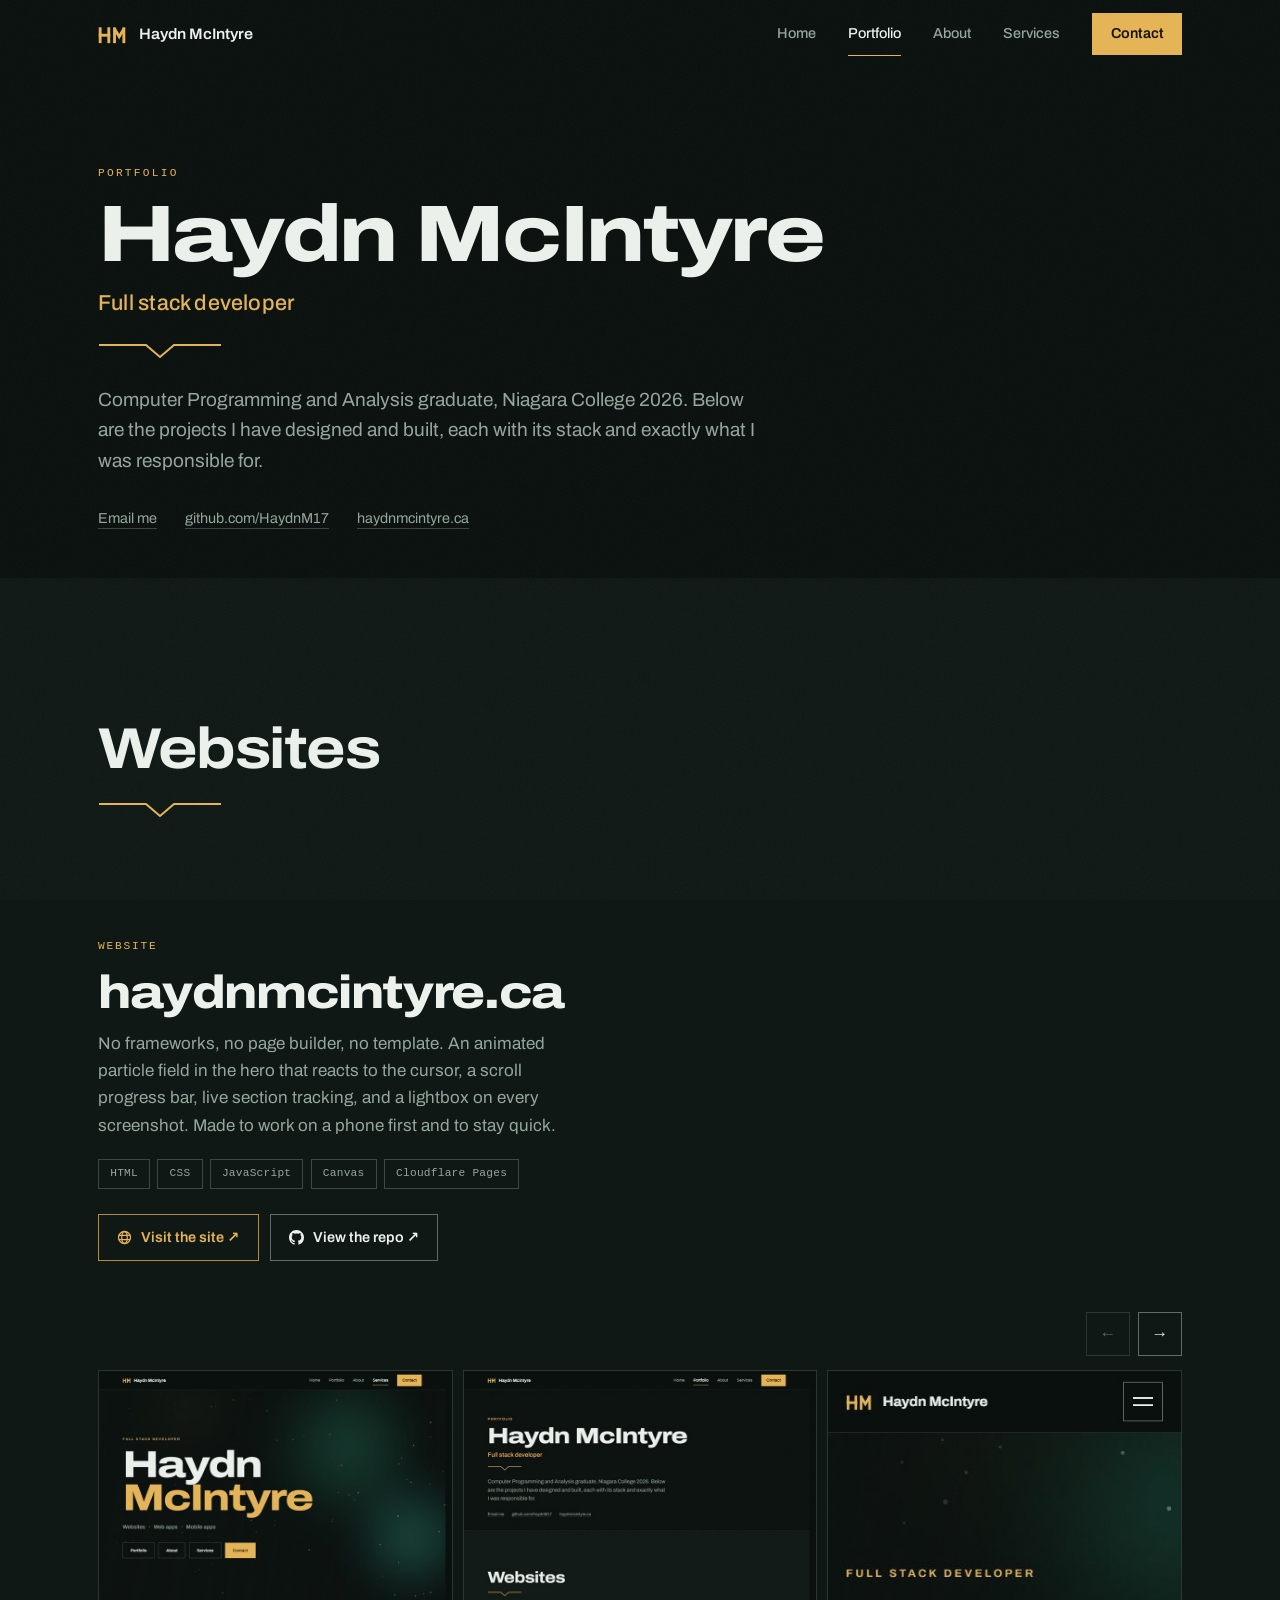
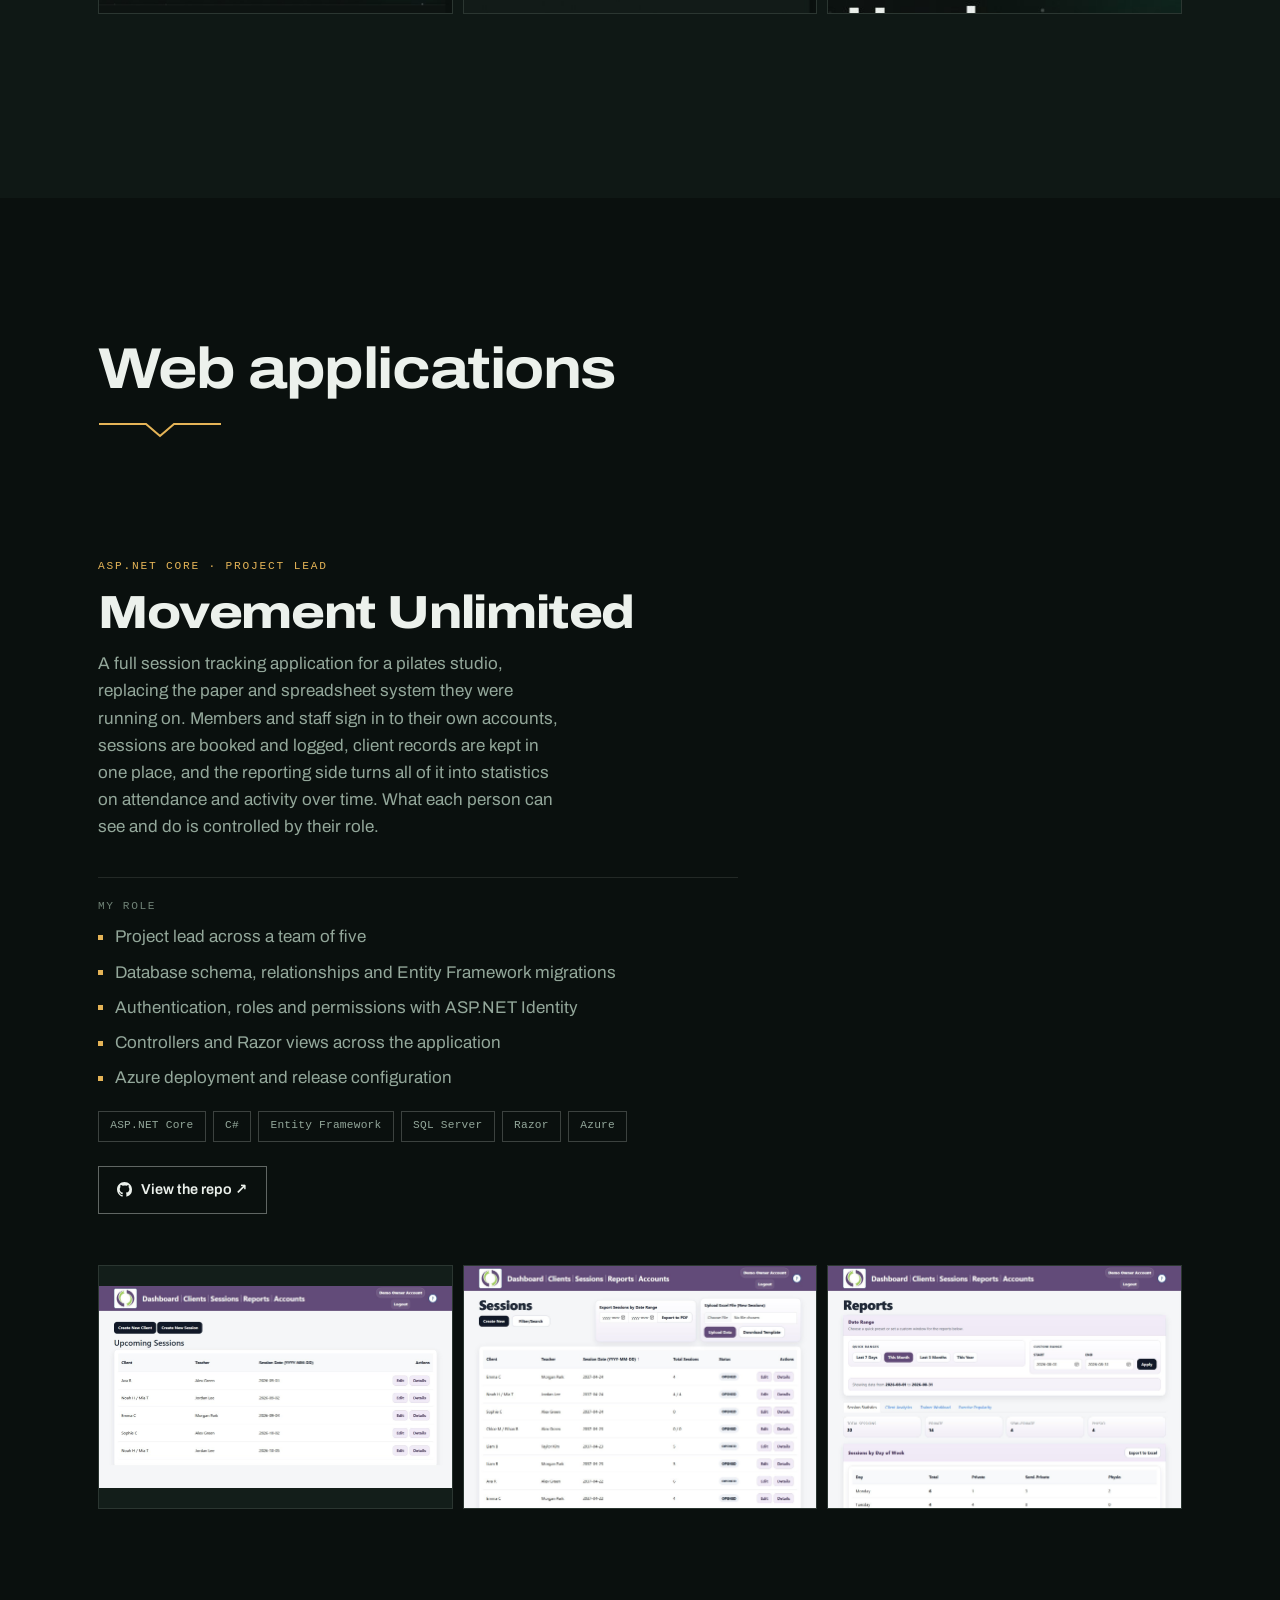
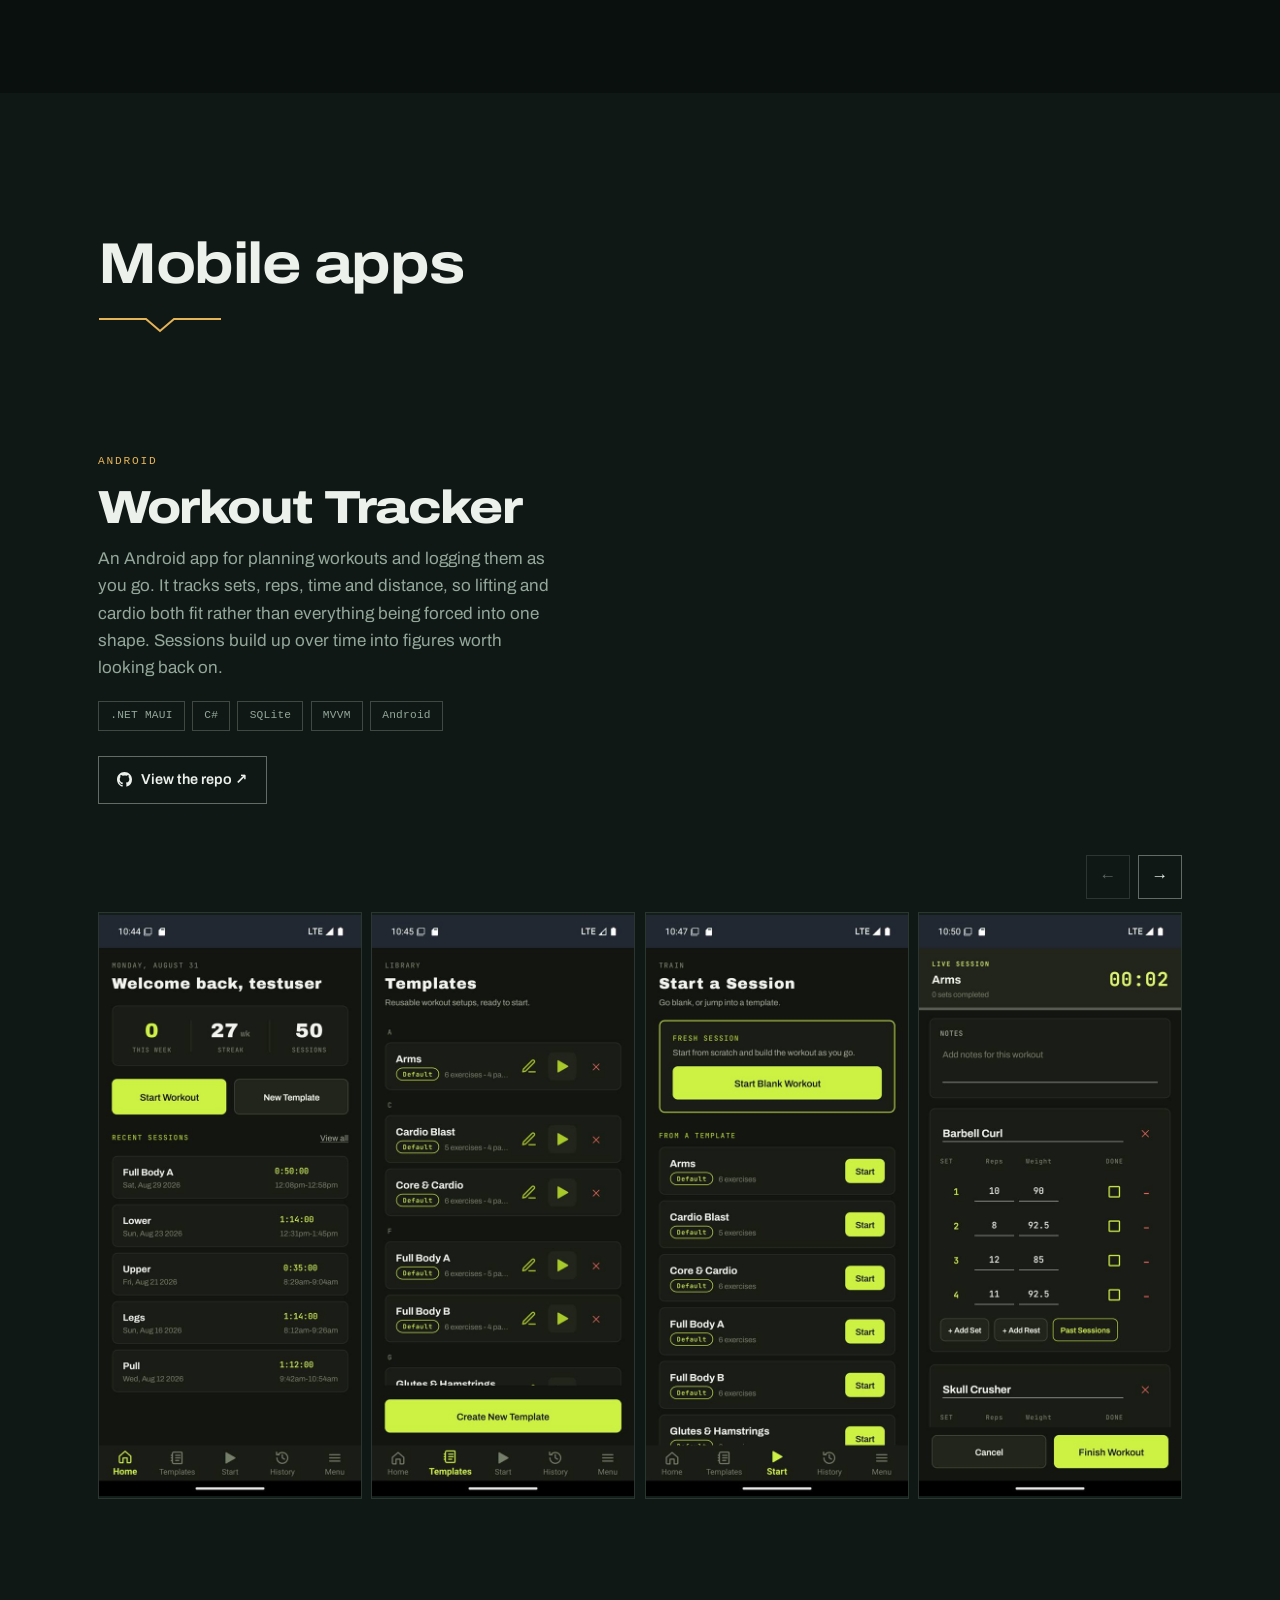
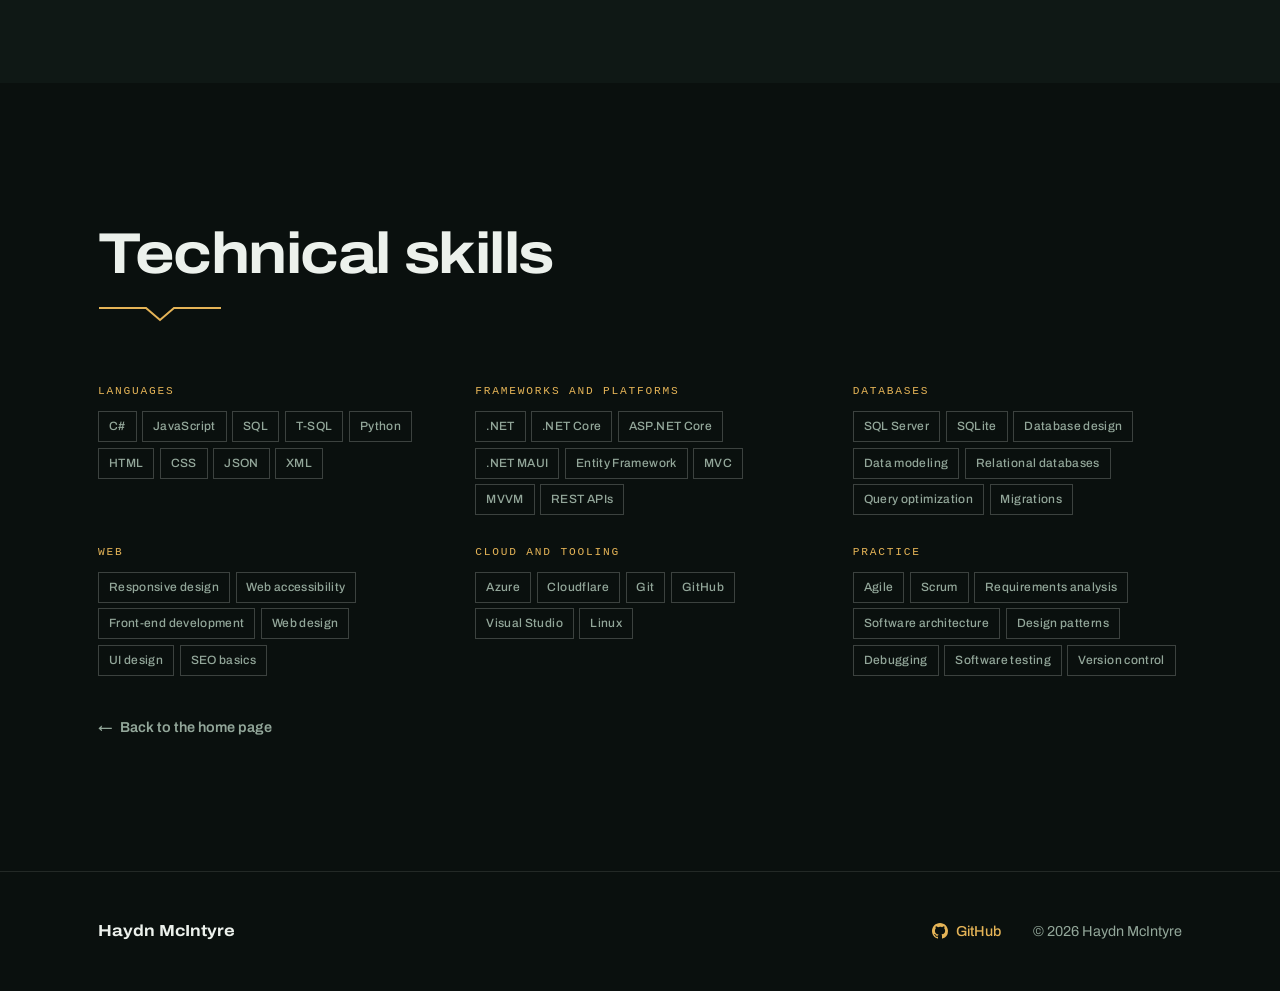
==== commit d48f0bc3: "Give the portfolio filmstrips the full column width The strips shipped crushed into the half column " ====
--- a/portfolio.html
+++ b/portfolio.html
@@ -95,7 +95,7 @@
           <svg viewBox="0 0 124 18"><polyline pathLength="1" points="1,4 48,4 62,16 76,4 123,4"/></svg>
         </div>
       </div>
-      <article class="project reveal">
+      <article class="project project-strip reveal">
         <div class="project-media project-media-strip">
           <div class="strip" data-strip>
             <div class="strip-view" tabindex="0" aria-label="haydnmcintyre.ca screenshots, scrolls sideways">
@@ -168,7 +168,7 @@
           <svg viewBox="0 0 124 18"><polyline pathLength="1" points="1,4 48,4 62,16 76,4 123,4"/></svg>
         </div>
       </div>
-      <article class="project project-alt reveal">
+      <article class="project project-strip reveal">
         <div class="project-media project-media-strip">
           <div class="strip" data-strip>
             <div class="strip-view" tabindex="0" aria-label="Movement Unlimited screenshots, scrolls sideways">
@@ -239,7 +239,7 @@
           <svg viewBox="0 0 124 18"><polyline pathLength="1" points="1,4 48,4 62,16 76,4 123,4"/></svg>
         </div>
       </div>
-      <article class="project reveal">
+      <article class="project project-strip reveal">
         <div class="project-media project-media-strip">
           <div class="strip strip-phone" data-strip>
             <div class="strip-view" tabindex="0" aria-label="Workout Tracker screenshots, scrolls sideways">
--- a/styles.css
+++ b/styles.css
@@ -295,7 +295,7 @@
 .project-media { overflow: hidden; background: var(--card); }
 .project-media img:not(.reel-page) { transition: transform 0.2s ease; width: 100%; }
 /* scoped to the hovered image itself, so one shot moving never moves its neighbours */
-.zoom:focus-visible img:not(.reel-page):not(.reel-head) { transform: scale(1.04); }
+.zoom:not(.strip-item):focus-visible img:not(.reel-page):not(.reel-head) { transform: scale(1.04); }
 /* A preview is a stack of positioned images, so the lift belongs to the whole
    device. Scaling one image inside it moved the pinned header on its own. */
 .zoom .device { transition: transform 0.2s ease; }
@@ -955,7 +955,8 @@
   .nav a:not(.nav-cta):hover::after { transform: scaleX(1); transform-origin: left; }
   .btn-primary:hover, .btn-ghost:hover { transform: translateY(-2px); }
   .btn-primary:hover::after { transform: translateX(270%) skewX(-18deg); }
-  .zoom:hover img:not(.reel-page):not(.reel-head) { transform: scale(1.04); }
+  .zoom:not(.strip-item):hover img:not(.reel-page):not(.reel-head) { transform: scale(1.04); }
+  .zoom.strip-item:hover { transform: translateY(-4px); }
   .zoom:hover .device { transform: scale(1.025); }
   .layer:hover::after { transform: scaleY(1); }
 }
@@ -1001,7 +1002,20 @@
    cell is the same .zoom button the lightbox already listens to. A cell that
    shows a page taller than itself crops from the top, exactly like a browser
    showing the top of that page. */
+/* A filmstrip project runs the write-up on top and the strip across the full
+   column width underneath, so the captures get real size instead of being
+   crushed into half a row beside the text. */
+.project-media-strip { background: none; overflow: visible; }
+/* write-up first at every width, pictures after it */
+.project-strip .project-media { order: 2; }
+@media (min-width: 900px) {
+  .project-strip { grid-template-columns: 1fr; align-items: start; }
+  .project-strip .project-body { max-width: 640px; }
+}
+
 .strip { display: grid; gap: 0.85rem; }
+/* arrows sit above the pictures, where the eye lands first */
+.strip-nav { order: -1; }
 .strip-view {
   overflow-x: auto;
   /* proximity rather than mandatory: a mandatory snap cannot rest at the far
@@ -1009,20 +1023,28 @@
      back and the next arrow could never disable */
   scroll-snap-type: x proximity;
   scrollbar-width: none;
+  /* a trackpad swipe past the end stays on the page instead of going back */
+  overscroll-behavior-x: contain;
 }
 .strip-view::-webkit-scrollbar { display: none; }
 .strip-track { display: flex; gap: 0.6rem; }
 .strip-item {
-  flex: 0 0 calc((100% - 0.6rem) / 2);
+  flex: 0 0 calc((100% - 1.2rem) / 3);
   scroll-snap-align: start;
   display: block; overflow: hidden; padding: 0;
   aspect-ratio: var(--cell, 16 / 11);
   border: 1px solid var(--line); background: var(--card);
   cursor: pointer;
-}
+  transition: border-color 0.2s var(--ease), transform 0.2s ease;
+}
+.strip-item:hover, .strip-item:focus-visible { border-color: var(--line-int); }
 .strip-item img { display: block; width: 100%; height: auto; }
-/* Portrait cells fit three across where landscape pages fit two. */
-.strip-phone .strip-item { --cell: 540 / 1200; flex-basis: calc((100% - 1.2rem) / 3); }
+/* Portrait cells fit four across where landscape pages fit three. */
+.strip-phone .strip-item { --cell: 540 / 1200; flex-basis: calc((100% - 1.8rem) / 4); }
+@media (max-width: 900px) {
+  .strip-item { flex-basis: calc((100% - 0.6rem) / 2); }
+  .strip-phone .strip-item { flex-basis: calc((100% - 1.2rem) / 3); }
+}
 @media (max-width: 560px) {
   .strip-item { flex-basis: 78%; }
   .strip-phone .strip-item { flex-basis: calc((100% - 0.6rem) / 2); }
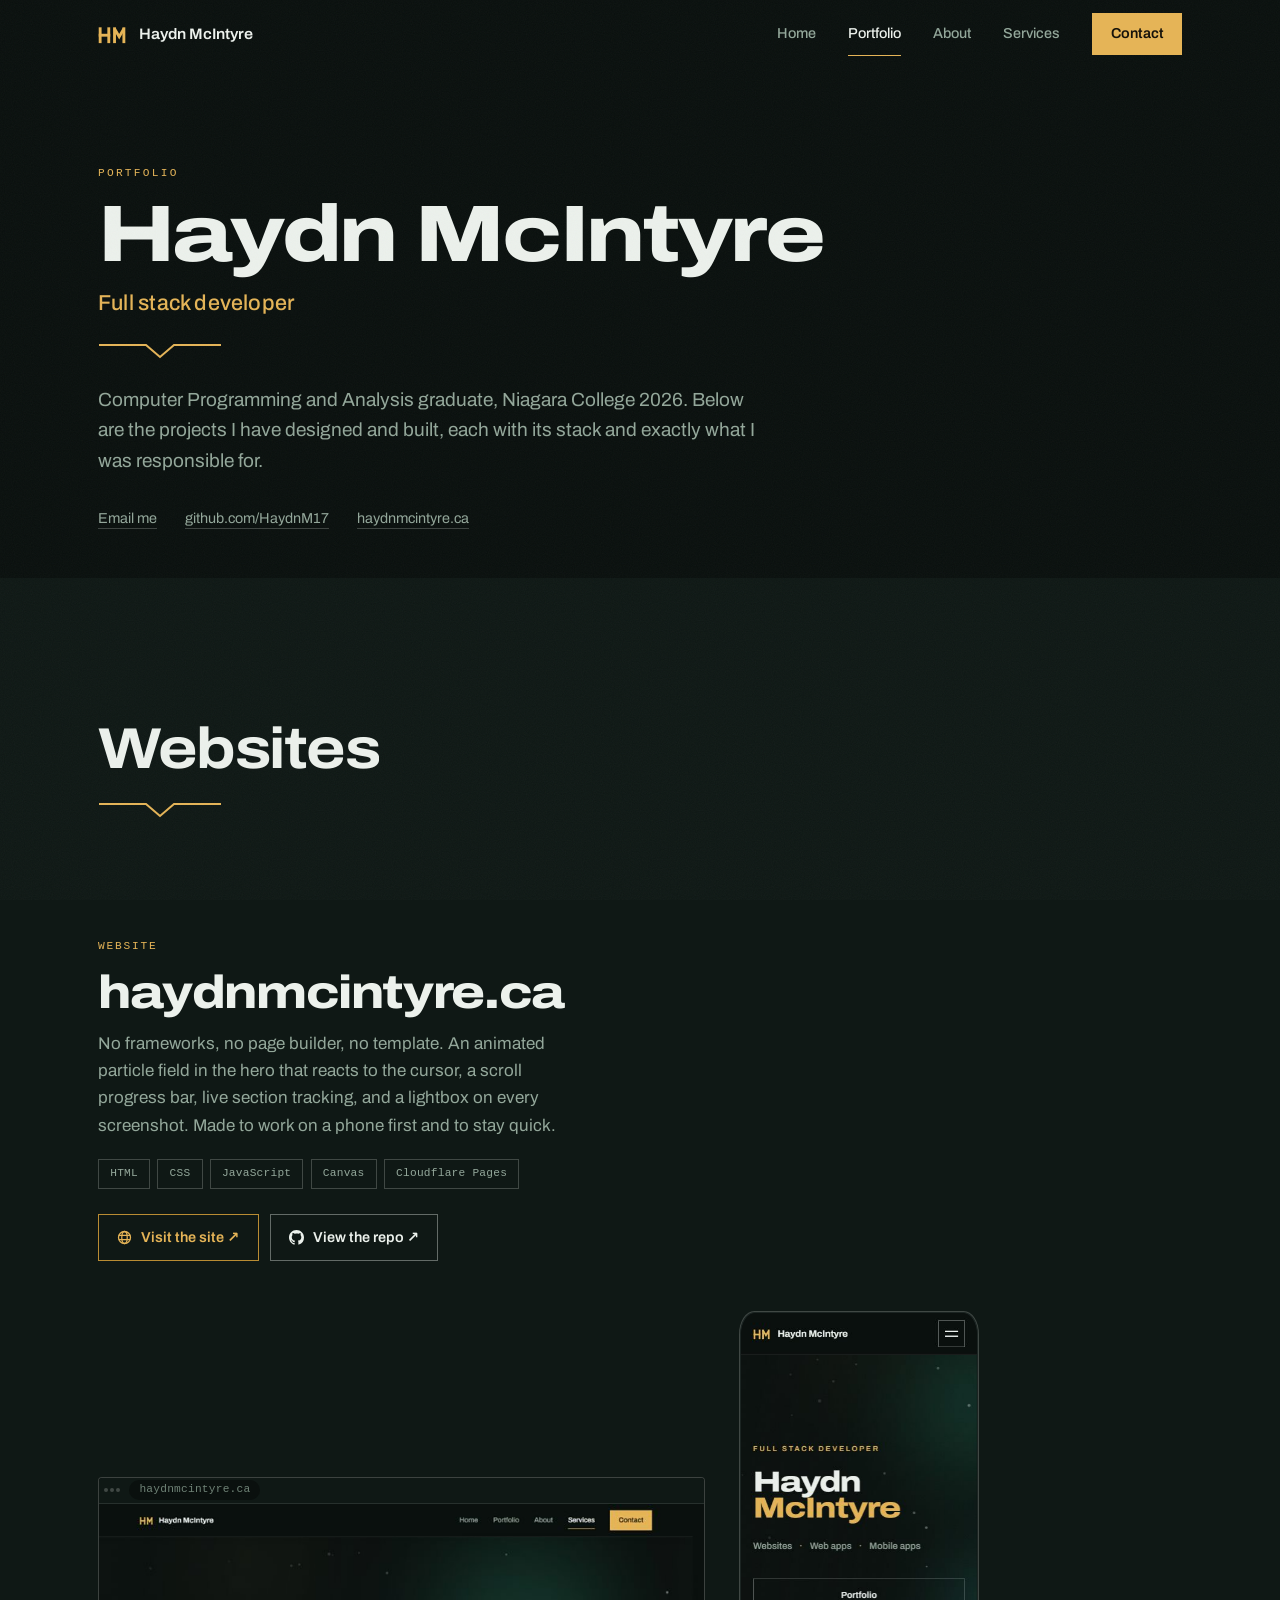
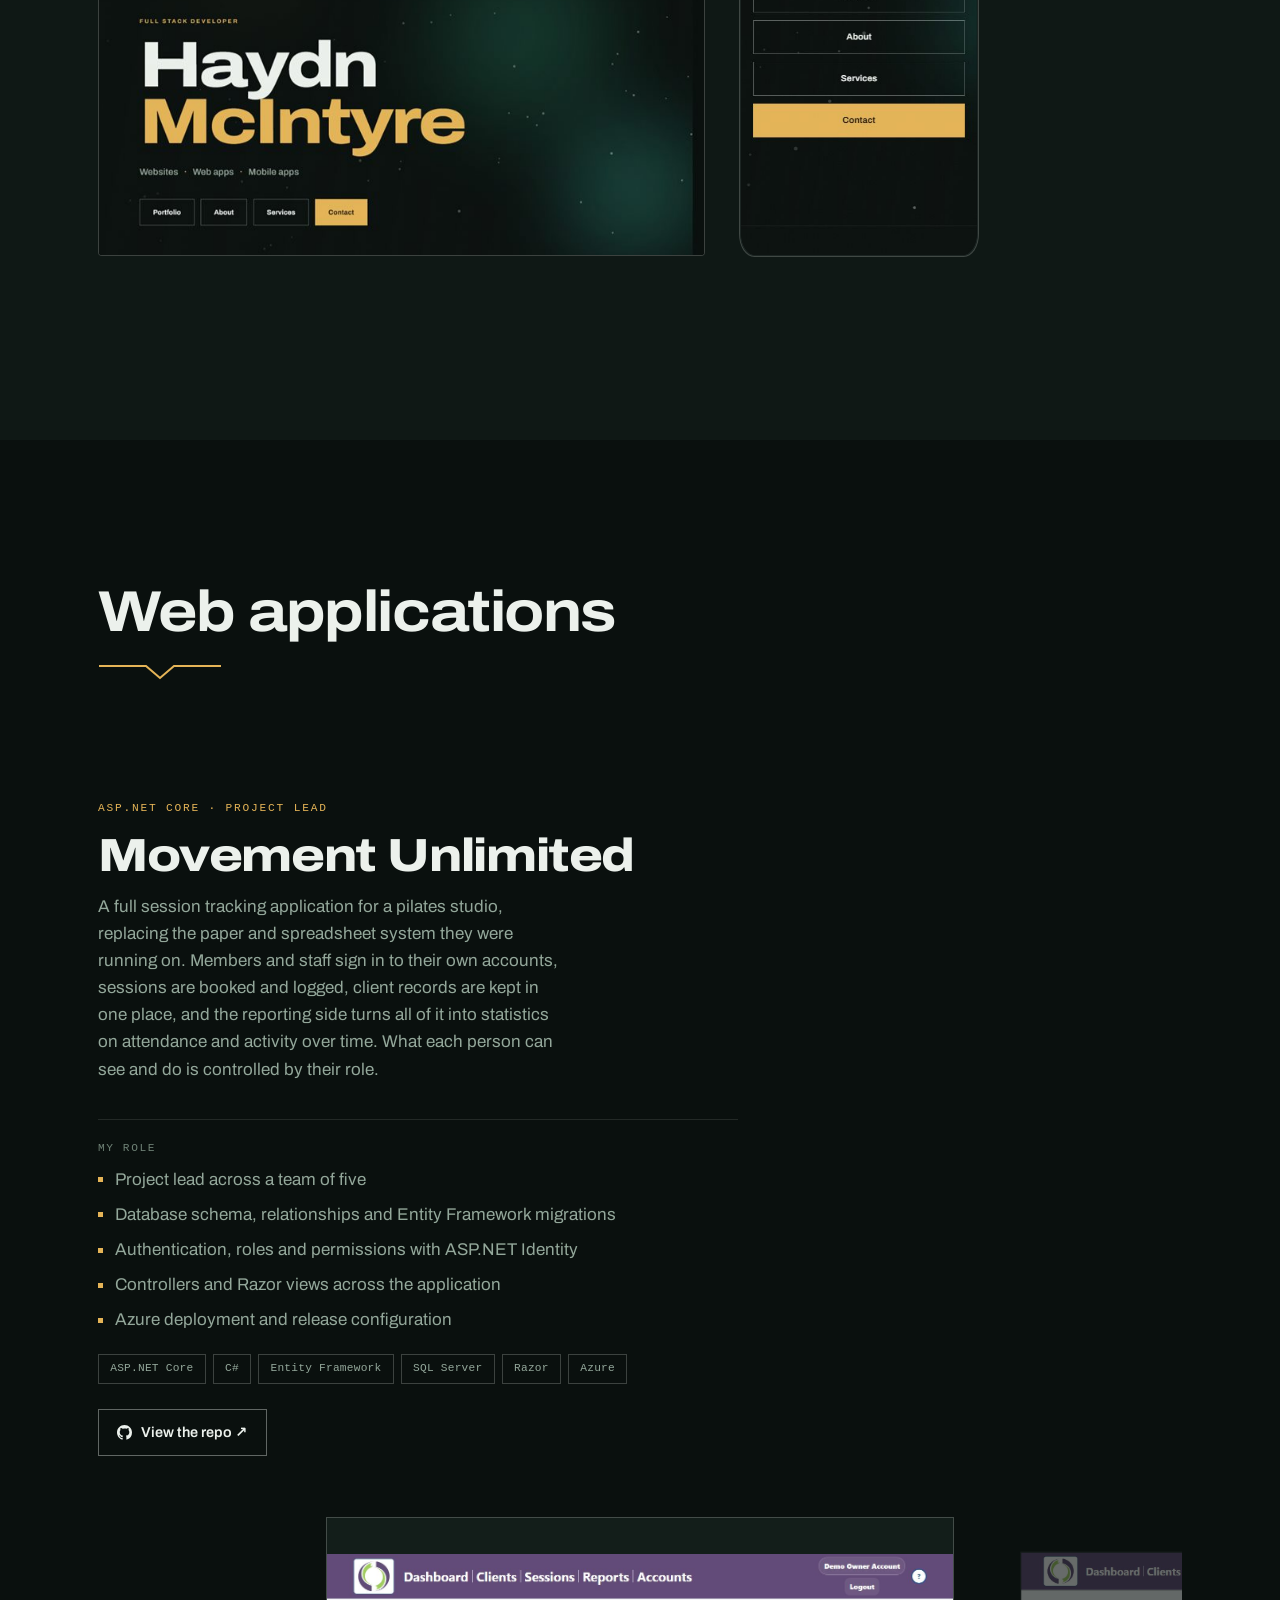
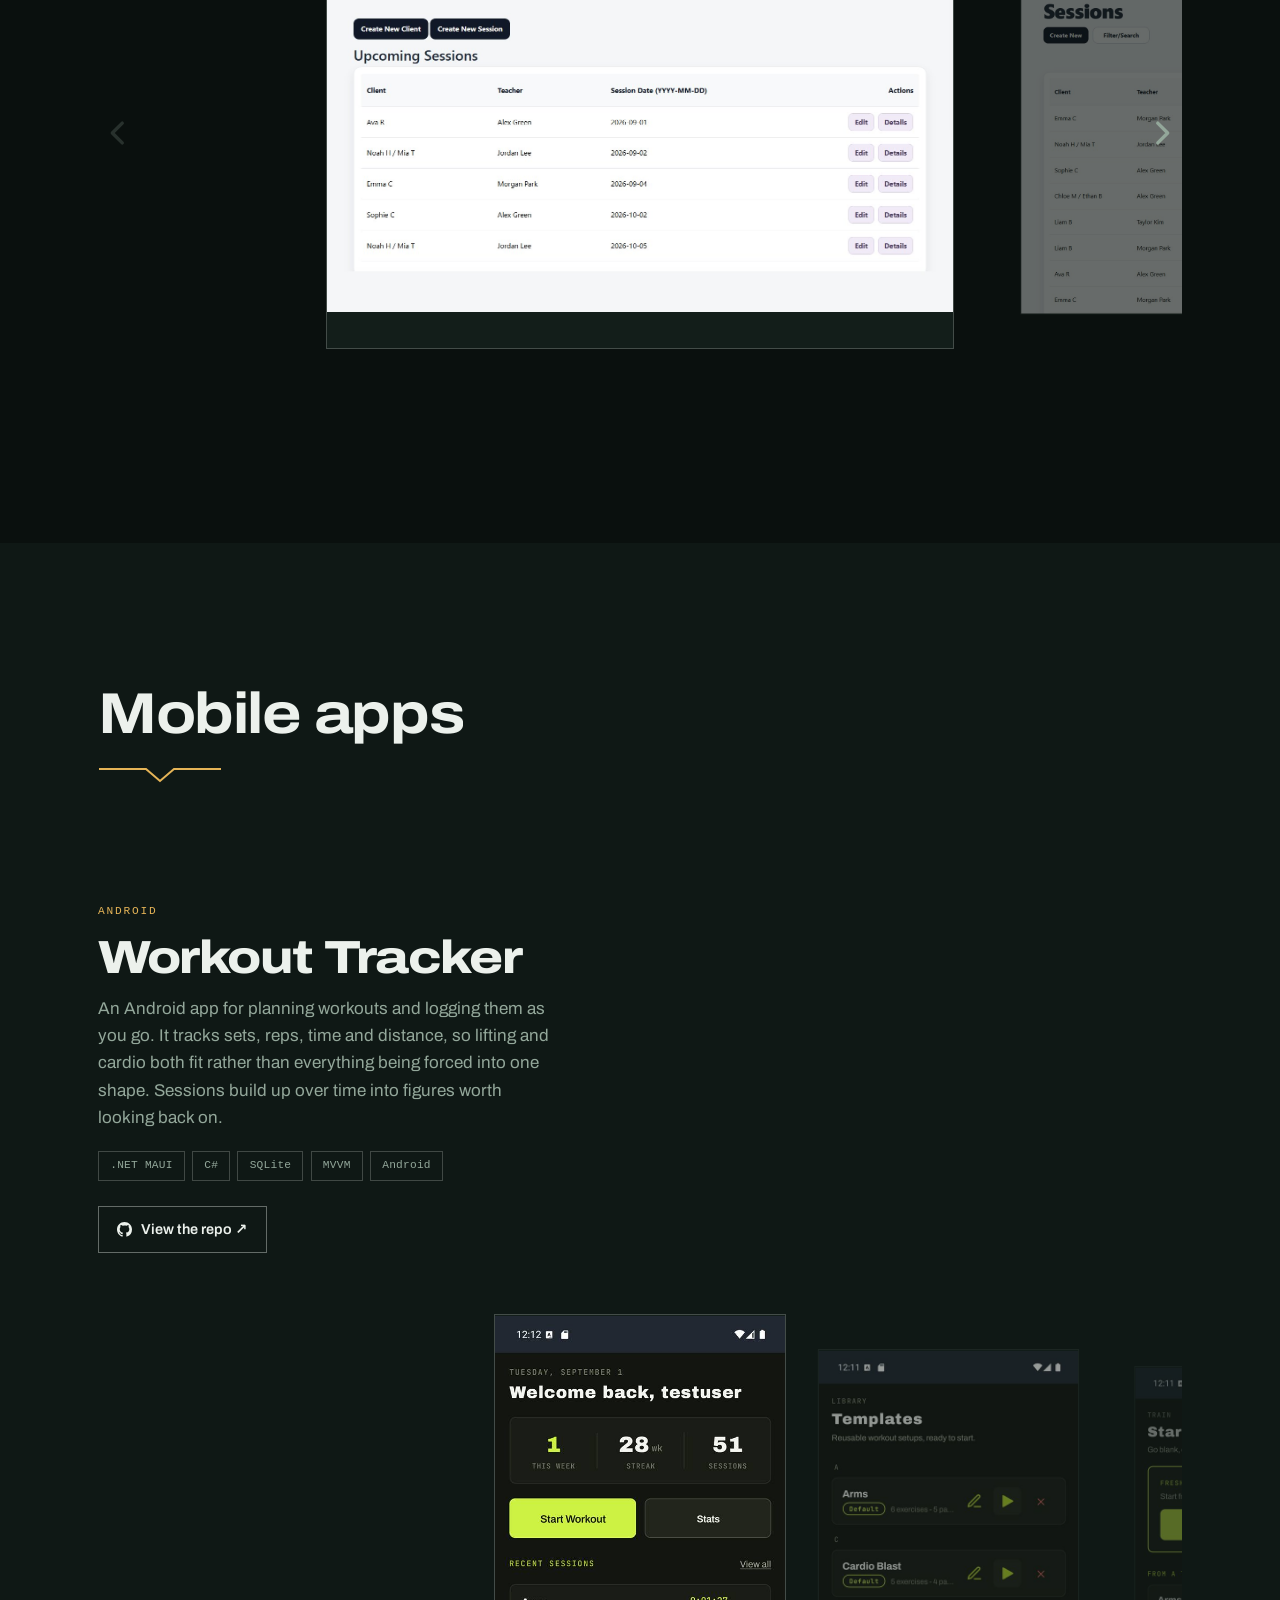
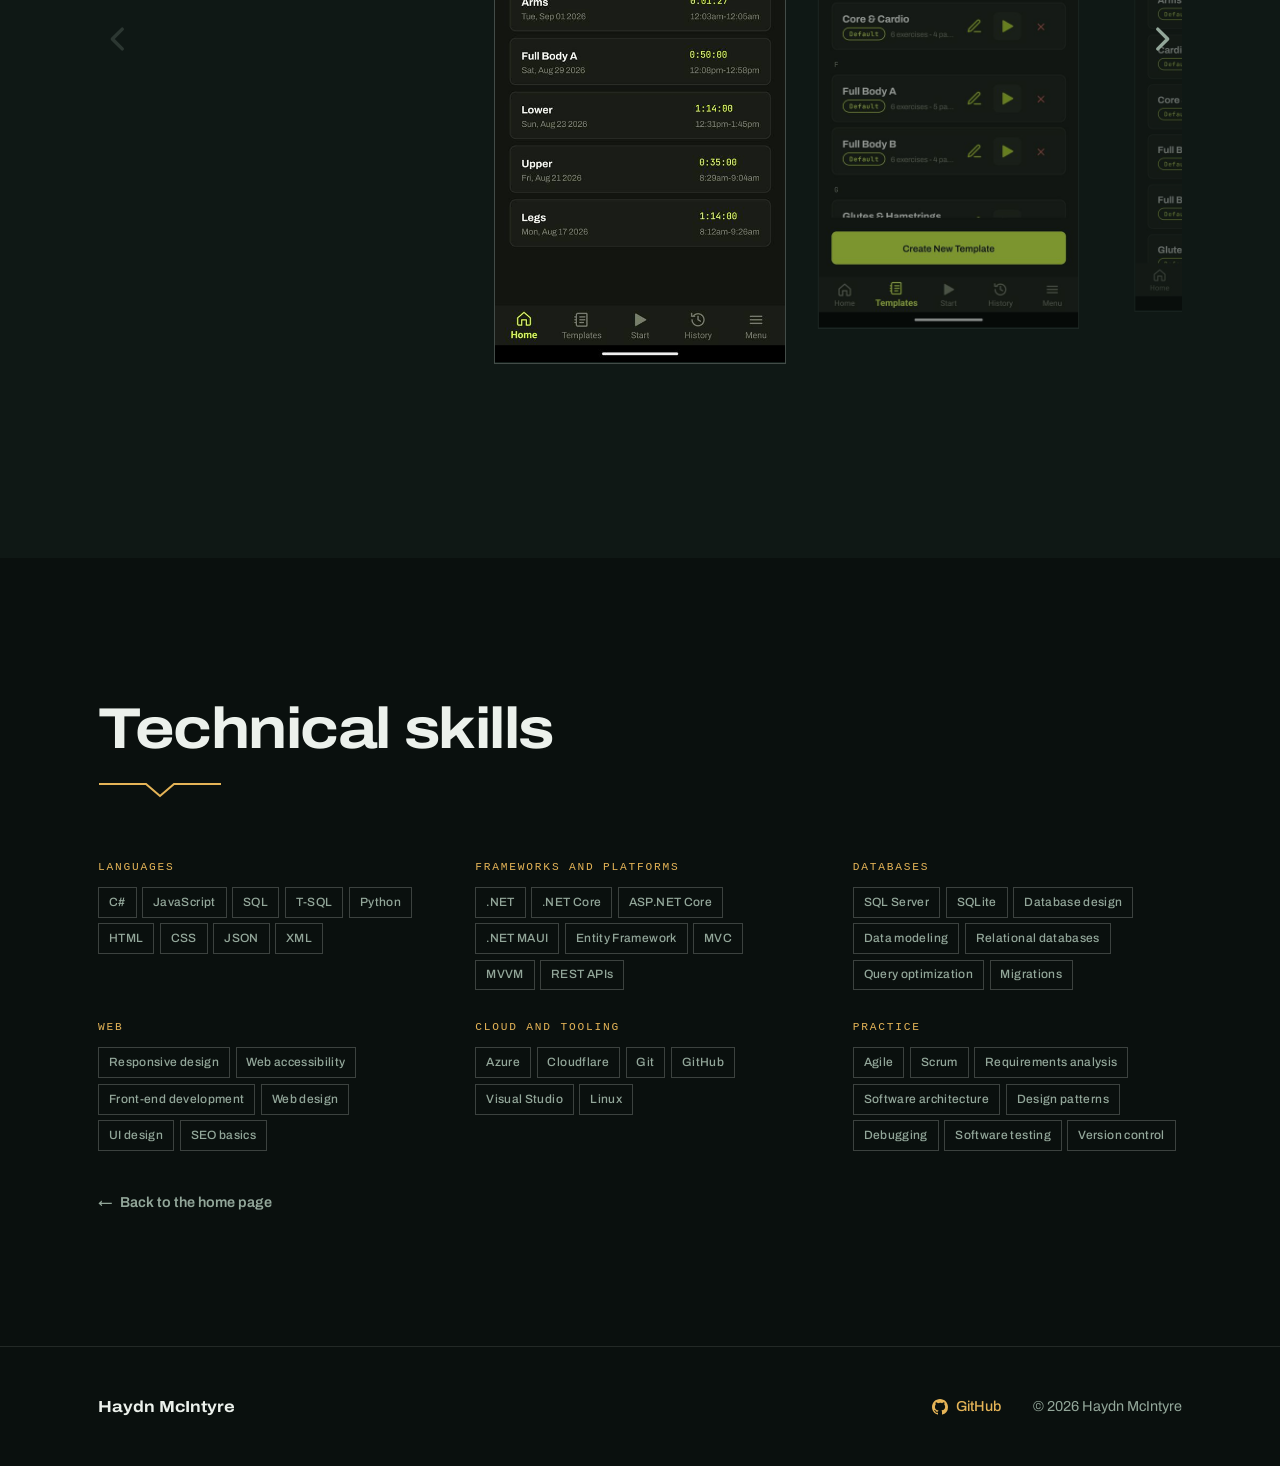
==== commit c26e3102: "Focused carousels, the site preview back in motion, and fresh captures The portfolio previews change" ====
--- a/portfolio.html
+++ b/portfolio.html
@@ -96,32 +96,34 @@
         </div>
       </div>
       <article class="project project-strip reveal">
-        <div class="project-media project-media-strip">
-          <div class="strip" data-strip>
-            <div class="strip-view" tabindex="0" aria-label="haydnmcintyre.ca screenshots, scrolls sideways">
-              <div class="strip-track">
-                <button type="button" class="zoom strip-item" aria-label="View larger: the home page">
-                  <img src="assets/work/head-desk-home.jpg" alt="" loading="lazy" width="760" height="41">
-                  <img class="strip-main" src="assets/work/reel-desk-home.jpg" alt="The home page of haydnmcintyre.ca." loading="lazy" width="760" height="2721">
-                </button>
-                <button type="button" class="zoom strip-item" aria-label="View larger: the portfolio page">
-                  <img src="assets/work/head-desk-portfolio.jpg" alt="" loading="lazy" width="760" height="41">
-                  <img class="strip-main" src="assets/work/reel-desk-portfolio.jpg" alt="The portfolio page." loading="lazy" width="760" height="2796">
-                </button>
-                <button type="button" class="zoom strip-item" aria-label="View larger: the home page on a phone">
-                  <img src="assets/work/head-mob-home.jpg" alt="" loading="lazy" width="390" height="69">
-                  <img class="strip-main" src="assets/work/reel-mob-home.jpg" alt="The home page on a phone." loading="lazy" width="390" height="6383">
-                </button>
-                <button type="button" class="zoom strip-item" aria-label="View larger: the portfolio page on a phone">
-                  <img src="assets/work/head-mob-portfolio.jpg" alt="" loading="lazy" width="390" height="69">
-                  <img class="strip-main" src="assets/work/reel-mob-portfolio.jpg" alt="The portfolio page on a phone." loading="lazy" width="390" height="5705">
-                </button>
-              </div>
-            </div>
-            <div class="strip-nav">
-              <button type="button" class="strip-btn strip-prev" aria-label="Previous screenshots">&#8592;</button>
-              <button type="button" class="strip-btn strip-next" aria-label="Next screenshots">&#8594;</button>
-            </div>
+        <div class="project-media project-media-pair">
+          <div class="reel-pair">
+            <span class="device device-browser" data-reel>
+              <span class="device-bar" aria-hidden="true"><i></i><i></i><i></i><b>haydnmcintyre.ca</b></span>
+              <span class="device-screen">
+                <span class="reel-slide is-live" data-click="66.9,50">
+                  <img class="reel-head" src="assets/work/head-desk-home.jpg" alt="" loading="lazy" width="760" height="41">
+                  <img class="reel-page" src="assets/work/reel-desk-home.jpg" alt="The home page of haydnmcintyre.ca scrolling by." loading="lazy" width="760" height="2721">
+                </span>
+                <span class="reel-slide" data-click="60.7,50">
+                  <img class="reel-head" src="assets/work/head-desk-portfolio.jpg" alt="" loading="lazy" width="760" height="41">
+                  <img class="reel-page" src="assets/work/reel-desk-portfolio.jpg" alt="" loading="lazy" width="760" height="2796">
+                </span>
+              </span>
+              <span class="reel-cursor" aria-hidden="true"></span>
+            </span>
+            <span class="device device-phone" data-reel>
+              <span class="device-screen">
+                <span class="reel-slide is-live">
+                  <img class="reel-head" src="assets/work/head-mob-home.jpg" alt="" loading="lazy" width="390" height="69">
+                  <img class="reel-page" src="assets/work/reel-mob-home.jpg" alt="The same pages on a phone." loading="lazy" width="390" height="6383">
+                </span>
+                <span class="reel-slide">
+                  <img class="reel-head" src="assets/work/head-mob-portfolio.jpg" alt="" loading="lazy" width="390" height="69">
+                  <img class="reel-page" src="assets/work/reel-mob-portfolio.jpg" alt="" loading="lazy" width="390" height="5705">
+                </span>
+              </span>
+            </span>
           </div>
         </div>
         <div class="project-body">
@@ -181,16 +183,46 @@
                   <img src="assets/work/head-mu-sessions.jpg" alt="" loading="lazy" width="1416" height="101">
                   <img class="strip-main" src="assets/work/reel-mu-sessions.jpg" alt="Sessions list with export and bulk upload." loading="lazy" width="1416" height="1882">
                 </button>
+                <button type="button" class="zoom strip-item" aria-label="View larger: a session's details">
+                  <img src="assets/work/head-mu-session-detail.jpg" alt="" loading="lazy" width="1416" height="101">
+                  <img class="strip-main" src="assets/work/reel-mu-session-detail.jpg" alt="One session opened, with its exercises and notes." loading="lazy" width="1416" height="872">
+                </button>
+                <button type="button" class="zoom strip-item" aria-label="View larger: creating a session">
+                  <img src="assets/work/head-mu-session-create.jpg" alt="" loading="lazy" width="1416" height="101">
+                  <img class="strip-main" src="assets/work/reel-mu-session-create.jpg" alt="The create session form." loading="lazy" width="1416" height="707">
+                </button>
+                <button type="button" class="zoom strip-item" aria-label="View larger: editing a session">
+                  <img src="assets/work/head-mu-session-edit.jpg" alt="" loading="lazy" width="1416" height="101">
+                  <img class="strip-main" src="assets/work/reel-mu-session-edit.jpg" alt="Editing a session's details and workflow." loading="lazy" width="1416" height="821">
+                </button>
+                <button type="button" class="zoom strip-item" aria-label="View larger: the clients list">
+                  <img src="assets/work/head-mu-clients.jpg" alt="" loading="lazy" width="1416" height="101">
+                  <img class="strip-main" src="assets/work/reel-mu-clients.jpg" alt="The client list with quick actions." loading="lazy" width="1416" height="1138">
+                </button>
+                <button type="button" class="zoom strip-item" aria-label="View larger: a client's record">
+                  <img src="assets/work/head-mu-client-detail.jpg" alt="" loading="lazy" width="1416" height="101">
+                  <img class="strip-main" src="assets/work/reel-mu-client-detail.jpg" alt="A client record with their session history." loading="lazy" width="1416" height="2156">
+                </button>
                 <button type="button" class="zoom strip-item" aria-label="View larger: the reports screen">
                   <img src="assets/work/head-mu-reports.jpg" alt="" loading="lazy" width="1416" height="101">
-                  <img class="strip-main" src="assets/work/reel-mu-reports.jpg" alt="Reports screen with session statistics over a date range." loading="lazy" width="1416" height="1171">
+                  <img class="strip-main" src="assets/work/reel-mu-reports.jpg" alt="Reports with session statistics over a date range." loading="lazy" width="1416" height="1171">
+                </button>
+                <button type="button" class="zoom strip-item" aria-label="View larger: client analytics">
+                  <img src="assets/work/head-mu-reports-clients.jpg" alt="" loading="lazy" width="1416" height="101">
+                  <img class="strip-main" src="assets/work/reel-mu-reports-clients.jpg" alt="The client analytics report tab." loading="lazy" width="1416" height="1185">
+                </button>
+                <button type="button" class="zoom strip-item" aria-label="View larger: account management">
+                  <img src="assets/work/head-mu-accounts.jpg" alt="" loading="lazy" width="1416" height="101">
+                  <img class="strip-main" src="assets/work/reel-mu-accounts.jpg" alt="Managing staff accounts and roles." loading="lazy" width="1416" height="707">
                 </button>
               </div>
             </div>
-            <div class="strip-nav">
-              <button type="button" class="strip-btn strip-prev" aria-label="Previous screenshots">&#8592;</button>
-              <button type="button" class="strip-btn strip-next" aria-label="Next screenshots">&#8594;</button>
-            </div>
+            <button type="button" class="strip-arrow strip-prev" aria-label="Previous screenshot">
+              <svg viewBox="0 0 24 24" fill="none" stroke="currentColor" stroke-width="2.4" stroke-linecap="round" stroke-linejoin="round" aria-hidden="true"><path d="M15 5l-7 7 7 7"/></svg>
+            </button>
+            <button type="button" class="strip-arrow strip-next" aria-label="Next screenshot">
+              <svg viewBox="0 0 24 24" fill="none" stroke="currentColor" stroke-width="2.4" stroke-linecap="round" stroke-linejoin="round" aria-hidden="true"><path d="M9 5l7 7-7 7"/></svg>
+            </button>
           </div>
         </div>
         <div class="project-body">
@@ -248,19 +280,19 @@
                 <button type="button" class="zoom strip-item" aria-label="View larger: templates"><img src="assets/work/wk-02-templates.jpg" alt="Saved workout templates." loading="lazy" width="540" height="1200"></button>
                 <button type="button" class="zoom strip-item" aria-label="View larger: starting a session"><img src="assets/work/wk-03-start.jpg" alt="Starting a session from a template." loading="lazy" width="540" height="1200"></button>
                 <button type="button" class="zoom strip-item" aria-label="View larger: a live session"><img src="assets/work/wk-04-live.jpg" alt="A live session with its sets still to do." loading="lazy" width="540" height="1200"></button>
-                <button type="button" class="zoom strip-item" aria-label="View larger: first set done"><img src="assets/work/wk-05-set1.jpg" alt="The first set ticked off." loading="lazy" width="540" height="1200"></button>
-                <button type="button" class="zoom strip-item" aria-label="View larger: second set done"><img src="assets/work/wk-06-set2.jpg" alt="Two sets ticked off." loading="lazy" width="540" height="1200"></button>
-                <button type="button" class="zoom strip-item" aria-label="View larger: third set done"><img src="assets/work/wk-07-set3.jpg" alt="Three sets ticked off." loading="lazy" width="540" height="1200"></button>
-                <button type="button" class="zoom strip-item" aria-label="View larger: all sets done"><img src="assets/work/wk-08-set4.jpg" alt="Every set in the exercise ticked off." loading="lazy" width="540" height="1200"></button>
+                <button type="button" class="zoom strip-item" aria-label="View larger: sets ticked off"><img src="assets/work/wk-08-set4.jpg" alt="Every set in the exercise ticked off." loading="lazy" width="540" height="1200"></button>
                 <button type="button" class="zoom strip-item" aria-label="View larger: workout complete"><img src="assets/work/wk-09-complete.jpg" alt="The session summary after finishing." loading="lazy" width="540" height="1200"></button>
                 <button type="button" class="zoom strip-item" aria-label="View larger: history"><img src="assets/work/wk-10-history.jpg" alt="Workout history." loading="lazy" width="540" height="1200"></button>
                 <button type="button" class="zoom strip-item" aria-label="View larger: statistics"><img src="assets/work/wk-11-stats.jpg" alt="Statistics built up over time." loading="lazy" width="540" height="1200"></button>
+                <button type="button" class="zoom strip-item" aria-label="View larger: calendar"><img src="assets/work/wk-12-calendar.jpg" alt="The workout calendar." loading="lazy" width="540" height="1200"></button>
               </div>
             </div>
-            <div class="strip-nav">
-              <button type="button" class="strip-btn strip-prev" aria-label="Previous screenshots">&#8592;</button>
-              <button type="button" class="strip-btn strip-next" aria-label="Next screenshots">&#8594;</button>
-            </div>
+            <button type="button" class="strip-arrow strip-prev" aria-label="Previous screenshot">
+              <svg viewBox="0 0 24 24" fill="none" stroke="currentColor" stroke-width="2.4" stroke-linecap="round" stroke-linejoin="round" aria-hidden="true"><path d="M15 5l-7 7 7 7"/></svg>
+            </button>
+            <button type="button" class="strip-arrow strip-next" aria-label="Next screenshot">
+              <svg viewBox="0 0 24 24" fill="none" stroke="currentColor" stroke-width="2.4" stroke-linecap="round" stroke-linejoin="round" aria-hidden="true"><path d="M9 5l7 7-7 7"/></svg>
+            </button>
           </div>
         </div>
         <div class="project-body">
--- a/styles.css
+++ b/styles.css
@@ -956,7 +956,6 @@
   .btn-primary:hover, .btn-ghost:hover { transform: translateY(-2px); }
   .btn-primary:hover::after { transform: translateX(270%) skewX(-18deg); }
   .zoom:not(.strip-item):hover img:not(.reel-page):not(.reel-head) { transform: scale(1.04); }
-  .zoom.strip-item:hover { transform: translateY(-4px); }
   .zoom:hover .device { transform: scale(1.025); }
   .layer:hover::after { transform: scaleY(1); }
 }
@@ -994,17 +993,13 @@
   padding-block: 4px;
 }
 .nav { align-items: center; }
-
-/* --- Screenshot strips (portfolio) ----------------------------------------
-   Every capture of a project on the page at once, a few at a time, paged with
-   the arrows or swiped directly. The view is a native scroller with the
-   scrollbar hidden, so it stays touchable and keyboard-scrollable, and every
-   cell is the same .zoom button the lightbox already listens to. A cell that
-   shows a page taller than itself crops from the top, exactly like a browser
+/* --- Screenshot carousels (portfolio) -------------------------------------
+   One capture holds the middle at full size; the rest sit further back,
+   smaller and dimmer, and slide forward into focus as the strip moves. The
+   view is a native scroller with centre snap points, the depth comes from
+   scroll position in script.js, and the big end arrows step one picture at a
+   time. Cells taller than their box crop from the top, exactly like a browser
    showing the top of that page. */
-/* A filmstrip project runs the write-up on top and the strip across the full
-   column width underneath, so the captures get real size instead of being
-   crushed into half a row beside the text. */
 .project-media-strip { background: none; overflow: visible; }
 /* write-up first at every width, pictures after it */
 .project-strip .project-media { order: 2; }
@@ -1013,53 +1008,69 @@
   .project-strip .project-body { max-width: 640px; }
 }
 
-.strip { display: grid; gap: 0.85rem; }
-/* arrows sit above the pictures, where the eye lands first */
-.strip-nav { order: -1; }
+/* Cell widths in container units of the view, because a percentage
+   flex-basis resolves against the track, whose content box the centring
+   padding has already eaten. cqi always means the view. */
+.strip { position: relative; --cellw: 58cqi; }
+.strip-phone { --cellw: 27cqi; }
+@media (max-width: 900px) {
+  .strip { --cellw: 74cqi; }
+  .strip-phone { --cellw: 44cqi; }
+}
+@media (max-width: 560px) {
+  .strip { --cellw: 86cqi; }
+  .strip-phone { --cellw: 60cqi; }
+}
+
 .strip-view {
+  container-type: inline-size;
   overflow-x: auto;
-  /* proximity rather than mandatory: a mandatory snap cannot rest at the far
-     end unless a cell begins exactly there, so the last page kept bouncing
-     back and the next arrow could never disable */
-  scroll-snap-type: x proximity;
+  scroll-snap-type: x mandatory;
   scrollbar-width: none;
   /* a trackpad swipe past the end stays on the page instead of going back */
   overscroll-behavior-x: contain;
+  /* headroom so the focused cell can stand proud without clipping */
+  padding-block: 0.6rem;
 }
 .strip-view::-webkit-scrollbar { display: none; }
-.strip-track { display: flex; gap: 0.6rem; }
+.strip-track {
+  display: flex; gap: 1rem;
+  /* lets the first and last capture reach the centre */
+  padding-inline: calc((100cqi - var(--cellw)) / 2);
+}
 .strip-item {
-  flex: 0 0 calc((100% - 1.2rem) / 3);
-  scroll-snap-align: start;
+  flex: 0 0 var(--cellw);
+  scroll-snap-align: center;
   display: block; overflow: hidden; padding: 0;
   aspect-ratio: var(--cell, 16 / 11);
   border: 1px solid var(--line); background: var(--card);
   cursor: pointer;
-  transition: border-color 0.2s var(--ease), transform 0.2s ease;
-}
+  transition: border-color 0.25s var(--ease);
+}
+.strip-item.is-focus { border-color: var(--line-2); }
 .strip-item:hover, .strip-item:focus-visible { border-color: var(--line-int); }
 .strip-item img { display: block; width: 100%; height: auto; }
-/* Portrait cells fit four across where landscape pages fit three. */
-.strip-phone .strip-item { --cell: 540 / 1200; flex-basis: calc((100% - 1.8rem) / 4); }
-@media (max-width: 900px) {
-  .strip-item { flex-basis: calc((100% - 0.6rem) / 2); }
-  .strip-phone .strip-item { flex-basis: calc((100% - 1.2rem) / 3); }
-}
-@media (max-width: 560px) {
-  .strip-item { flex-basis: 78%; }
-  .strip-phone .strip-item { flex-basis: calc((100% - 0.6rem) / 2); }
-}
-
-.strip-nav { display: flex; gap: 0.5rem; justify-content: flex-end; }
-.strip-btn {
-  width: 44px; height: 44px;
+.strip-phone .strip-item { --cell: 540 / 1200; }
+
+/* Big bare chevrons at either end, floating over the dimmed edge cells. */
+.strip-arrow {
+  position: absolute; top: 50%; transform: translateY(-50%);
+  z-index: 3;
+  width: 56px; height: 72px;
   display: grid; place-items: center;
-  background: none; border: 1px solid var(--line-int); color: var(--chalk);
-  font-size: 1.05rem; line-height: 1; cursor: pointer;
-  transition: border-color 0.2s var(--ease), color 0.2s var(--ease);
-}
-.strip-btn:hover:not(:disabled),
-.strip-btn:focus-visible { border-color: var(--brass); color: var(--brass); }
-.strip-btn:disabled { opacity: 0.35; cursor: default; }
-/* a strip whose pictures already all fit needs no paging at all */
-.strip-static .strip-nav { display: none; }
+  padding: 0; border: 0; background: none;
+  color: var(--dim); cursor: pointer;
+  transition: color 0.2s var(--ease), opacity 0.2s var(--ease);
+}
+.strip-arrow svg { width: 34px; height: 34px; display: block; }
+.strip-arrow:hover:not(:disabled),
+.strip-arrow:focus-visible { color: var(--brass); }
+.strip-arrow:disabled { opacity: 0.22; cursor: default; }
+.strip-prev { left: clamp(-0.5rem, -1vw, 0rem); }
+.strip-next { right: clamp(-0.5rem, -1vw, 0rem); }
+
+/* The site preview on this page is the animated pair, same as the home page,
+   at a size that fits the column. It is not a button: the full pages are far
+   too tall to be worth a lightbox. */
+.project-media-pair { background: none; overflow: visible; }
+.project-media-pair .reel-pair { max-width: 880px; }
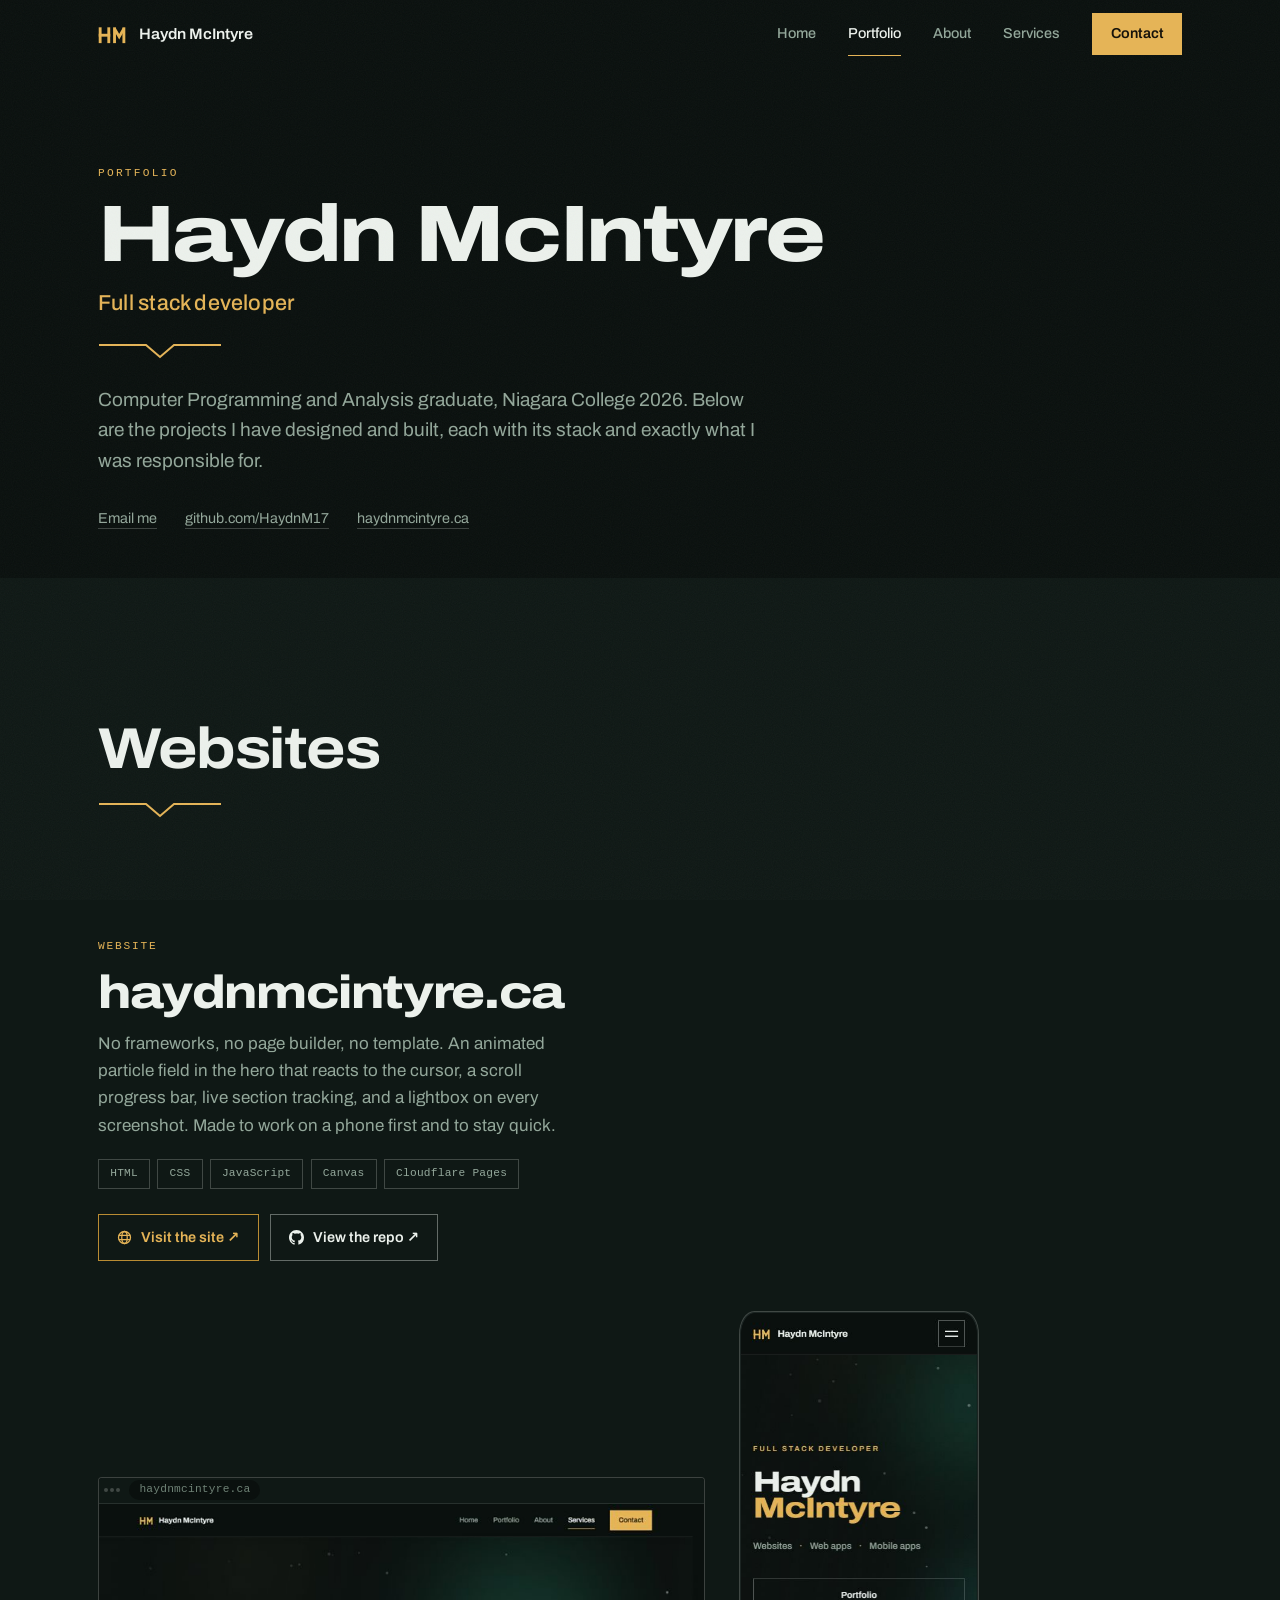
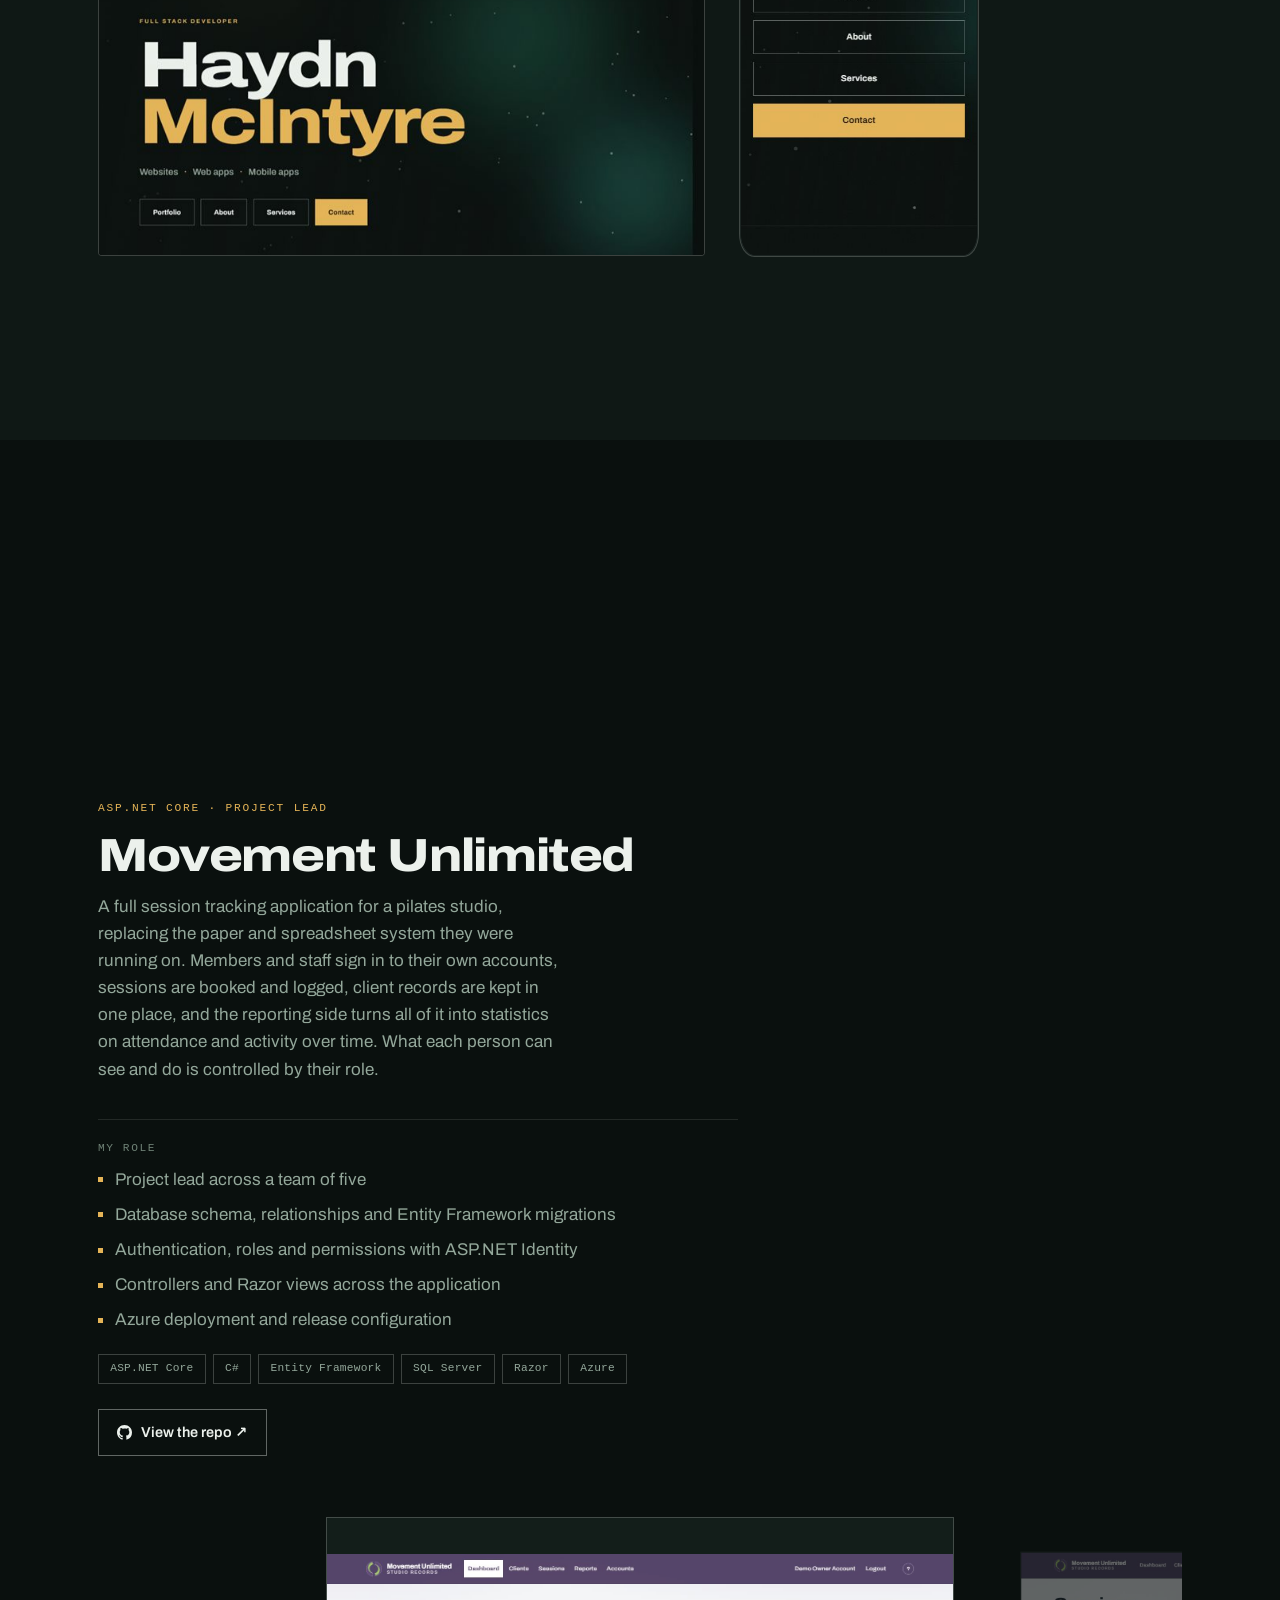
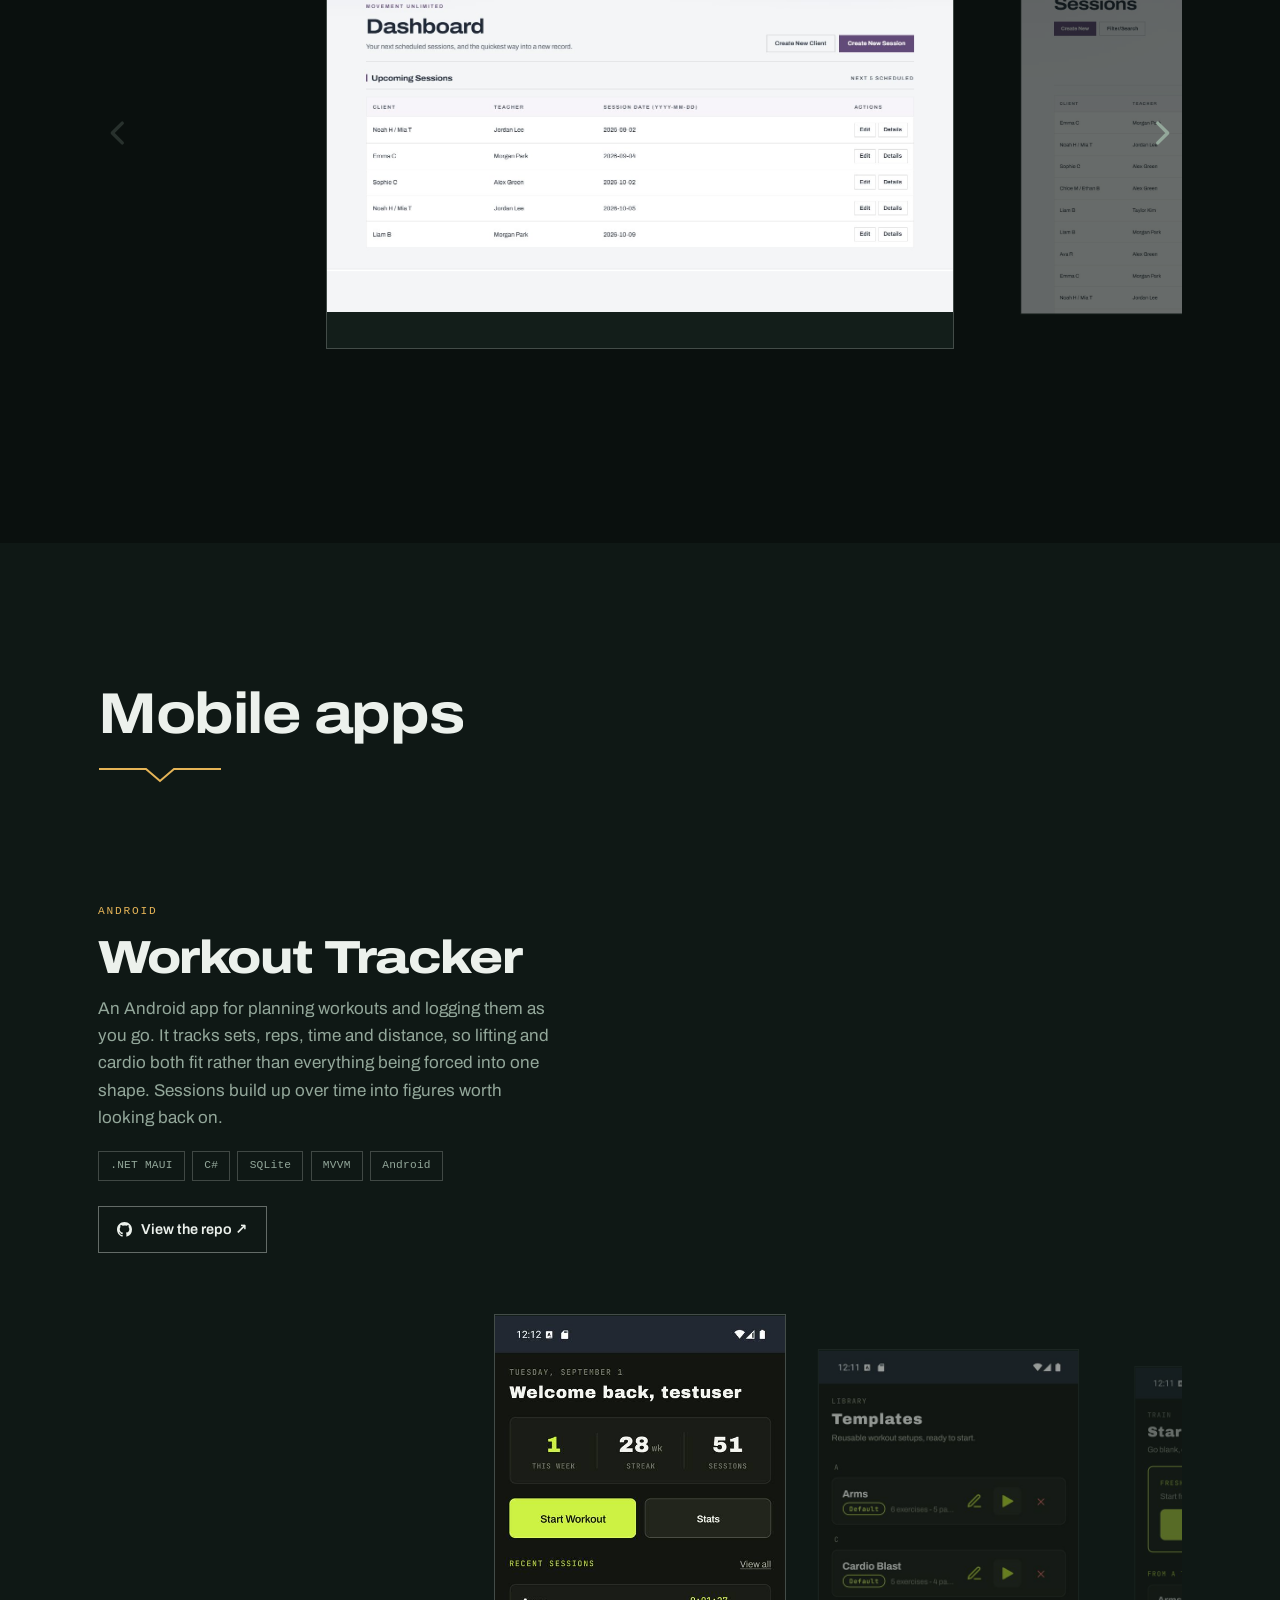
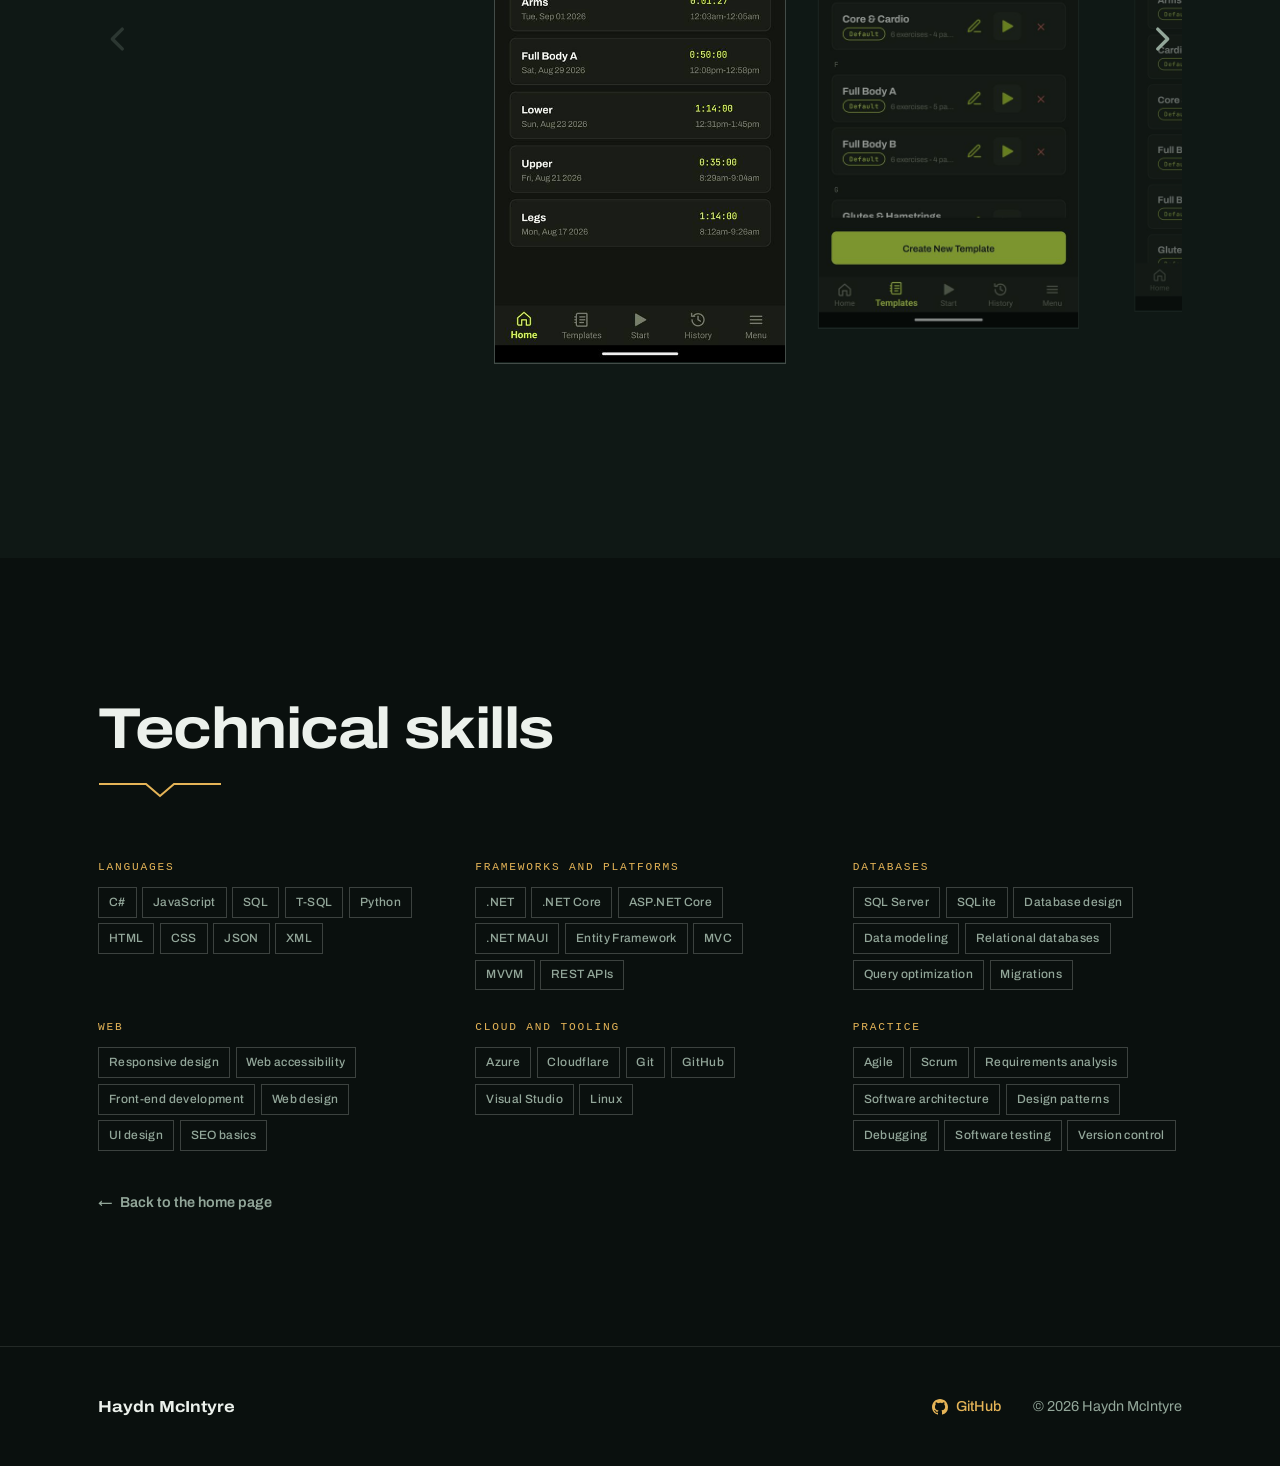
==== commit f579a399: "Recapture Movement Unlimited from the redesigned build The ten captures were taken from a checkout t" ====
--- a/portfolio.html
+++ b/portfolio.html
@@ -176,44 +176,44 @@
             <div class="strip-view" tabindex="0" aria-label="Movement Unlimited screenshots, scrolls sideways">
               <div class="strip-track">
                 <button type="button" class="zoom strip-item" aria-label="View larger: the dashboard">
-                  <img src="assets/work/head-mu-dashboard.jpg" alt="" loading="lazy" width="1416" height="101">
-                  <img class="strip-main" src="assets/work/reel-mu-dashboard.jpg" alt="Movement Unlimited dashboard showing upcoming sessions." loading="lazy" width="1416" height="707">
+                  <img src="assets/work/head-mu-dashboard.jpg" alt="" loading="lazy" width="1416" height="69">
+                  <img class="strip-main" src="assets/work/reel-mu-dashboard.jpg" alt="Movement Unlimited dashboard showing upcoming sessions." loading="lazy" width="1416" height="739">
                 </button>
                 <button type="button" class="zoom strip-item" aria-label="View larger: the sessions list">
-                  <img src="assets/work/head-mu-sessions.jpg" alt="" loading="lazy" width="1416" height="101">
-                  <img class="strip-main" src="assets/work/reel-mu-sessions.jpg" alt="Sessions list with export and bulk upload." loading="lazy" width="1416" height="1882">
+                  <img src="assets/work/head-mu-sessions.jpg" alt="" loading="lazy" width="1416" height="69">
+                  <img class="strip-main" src="assets/work/reel-mu-sessions.jpg" alt="Sessions list with export and bulk upload." loading="lazy" width="1416" height="1722">
                 </button>
                 <button type="button" class="zoom strip-item" aria-label="View larger: a session's details">
-                  <img src="assets/work/head-mu-session-detail.jpg" alt="" loading="lazy" width="1416" height="101">
-                  <img class="strip-main" src="assets/work/reel-mu-session-detail.jpg" alt="One session opened, with its exercises and notes." loading="lazy" width="1416" height="872">
+                  <img src="assets/work/head-mu-session-detail.jpg" alt="" loading="lazy" width="1416" height="69">
+                  <img class="strip-main" src="assets/work/reel-mu-session-detail.jpg" alt="One session opened, with its exercises and notes." loading="lazy" width="1416" height="827">
                 </button>
                 <button type="button" class="zoom strip-item" aria-label="View larger: creating a session">
-                  <img src="assets/work/head-mu-session-create.jpg" alt="" loading="lazy" width="1416" height="101">
-                  <img class="strip-main" src="assets/work/reel-mu-session-create.jpg" alt="The create session form." loading="lazy" width="1416" height="707">
+                  <img src="assets/work/head-mu-session-create.jpg" alt="" loading="lazy" width="1416" height="69">
+                  <img class="strip-main" src="assets/work/reel-mu-session-create.jpg" alt="The create session form." loading="lazy" width="1416" height="748">
                 </button>
                 <button type="button" class="zoom strip-item" aria-label="View larger: editing a session">
-                  <img src="assets/work/head-mu-session-edit.jpg" alt="" loading="lazy" width="1416" height="101">
-                  <img class="strip-main" src="assets/work/reel-mu-session-edit.jpg" alt="Editing a session's details and workflow." loading="lazy" width="1416" height="821">
+                  <img src="assets/work/head-mu-session-edit.jpg" alt="" loading="lazy" width="1416" height="69">
+                  <img class="strip-main" src="assets/work/reel-mu-session-edit.jpg" alt="Editing a session's details and workflow." loading="lazy" width="1416" height="2954">
                 </button>
                 <button type="button" class="zoom strip-item" aria-label="View larger: the clients list">
-                  <img src="assets/work/head-mu-clients.jpg" alt="" loading="lazy" width="1416" height="101">
-                  <img class="strip-main" src="assets/work/reel-mu-clients.jpg" alt="The client list with quick actions." loading="lazy" width="1416" height="1138">
+                  <img src="assets/work/head-mu-clients.jpg" alt="" loading="lazy" width="1416" height="69">
+                  <img class="strip-main" src="assets/work/reel-mu-clients.jpg" alt="The client list with quick actions." loading="lazy" width="1416" height="1039">
                 </button>
                 <button type="button" class="zoom strip-item" aria-label="View larger: a client's record">
-                  <img src="assets/work/head-mu-client-detail.jpg" alt="" loading="lazy" width="1416" height="101">
-                  <img class="strip-main" src="assets/work/reel-mu-client-detail.jpg" alt="A client record with their session history." loading="lazy" width="1416" height="2156">
+                  <img src="assets/work/head-mu-client-detail.jpg" alt="" loading="lazy" width="1416" height="69">
+                  <img class="strip-main" src="assets/work/reel-mu-client-detail.jpg" alt="A client record with their session history." loading="lazy" width="1416" height="1444">
                 </button>
                 <button type="button" class="zoom strip-item" aria-label="View larger: the reports screen">
-                  <img src="assets/work/head-mu-reports.jpg" alt="" loading="lazy" width="1416" height="101">
-                  <img class="strip-main" src="assets/work/reel-mu-reports.jpg" alt="Reports with session statistics over a date range." loading="lazy" width="1416" height="1171">
+                  <img src="assets/work/head-mu-reports.jpg" alt="" loading="lazy" width="1416" height="69">
+                  <img class="strip-main" src="assets/work/reel-mu-reports.jpg" alt="Reports with session statistics over a date range." loading="lazy" width="1416" height="1012">
                 </button>
                 <button type="button" class="zoom strip-item" aria-label="View larger: client analytics">
-                  <img src="assets/work/head-mu-reports-clients.jpg" alt="" loading="lazy" width="1416" height="101">
-                  <img class="strip-main" src="assets/work/reel-mu-reports-clients.jpg" alt="The client analytics report tab." loading="lazy" width="1416" height="1185">
+                  <img src="assets/work/head-mu-reports-clients.jpg" alt="" loading="lazy" width="1416" height="69">
+                  <img class="strip-main" src="assets/work/reel-mu-reports-clients.jpg" alt="The client analytics report tab." loading="lazy" width="1416" height="1012">
                 </button>
                 <button type="button" class="zoom strip-item" aria-label="View larger: account management">
-                  <img src="assets/work/head-mu-accounts.jpg" alt="" loading="lazy" width="1416" height="101">
-                  <img class="strip-main" src="assets/work/reel-mu-accounts.jpg" alt="Managing staff accounts and roles." loading="lazy" width="1416" height="707">
+                  <img src="assets/work/head-mu-accounts.jpg" alt="" loading="lazy" width="1416" height="69">
+                  <img class="strip-main" src="assets/work/reel-mu-accounts.jpg" alt="Managing staff accounts and roles." loading="lazy" width="1416" height="739">
                 </button>
               </div>
             </div>
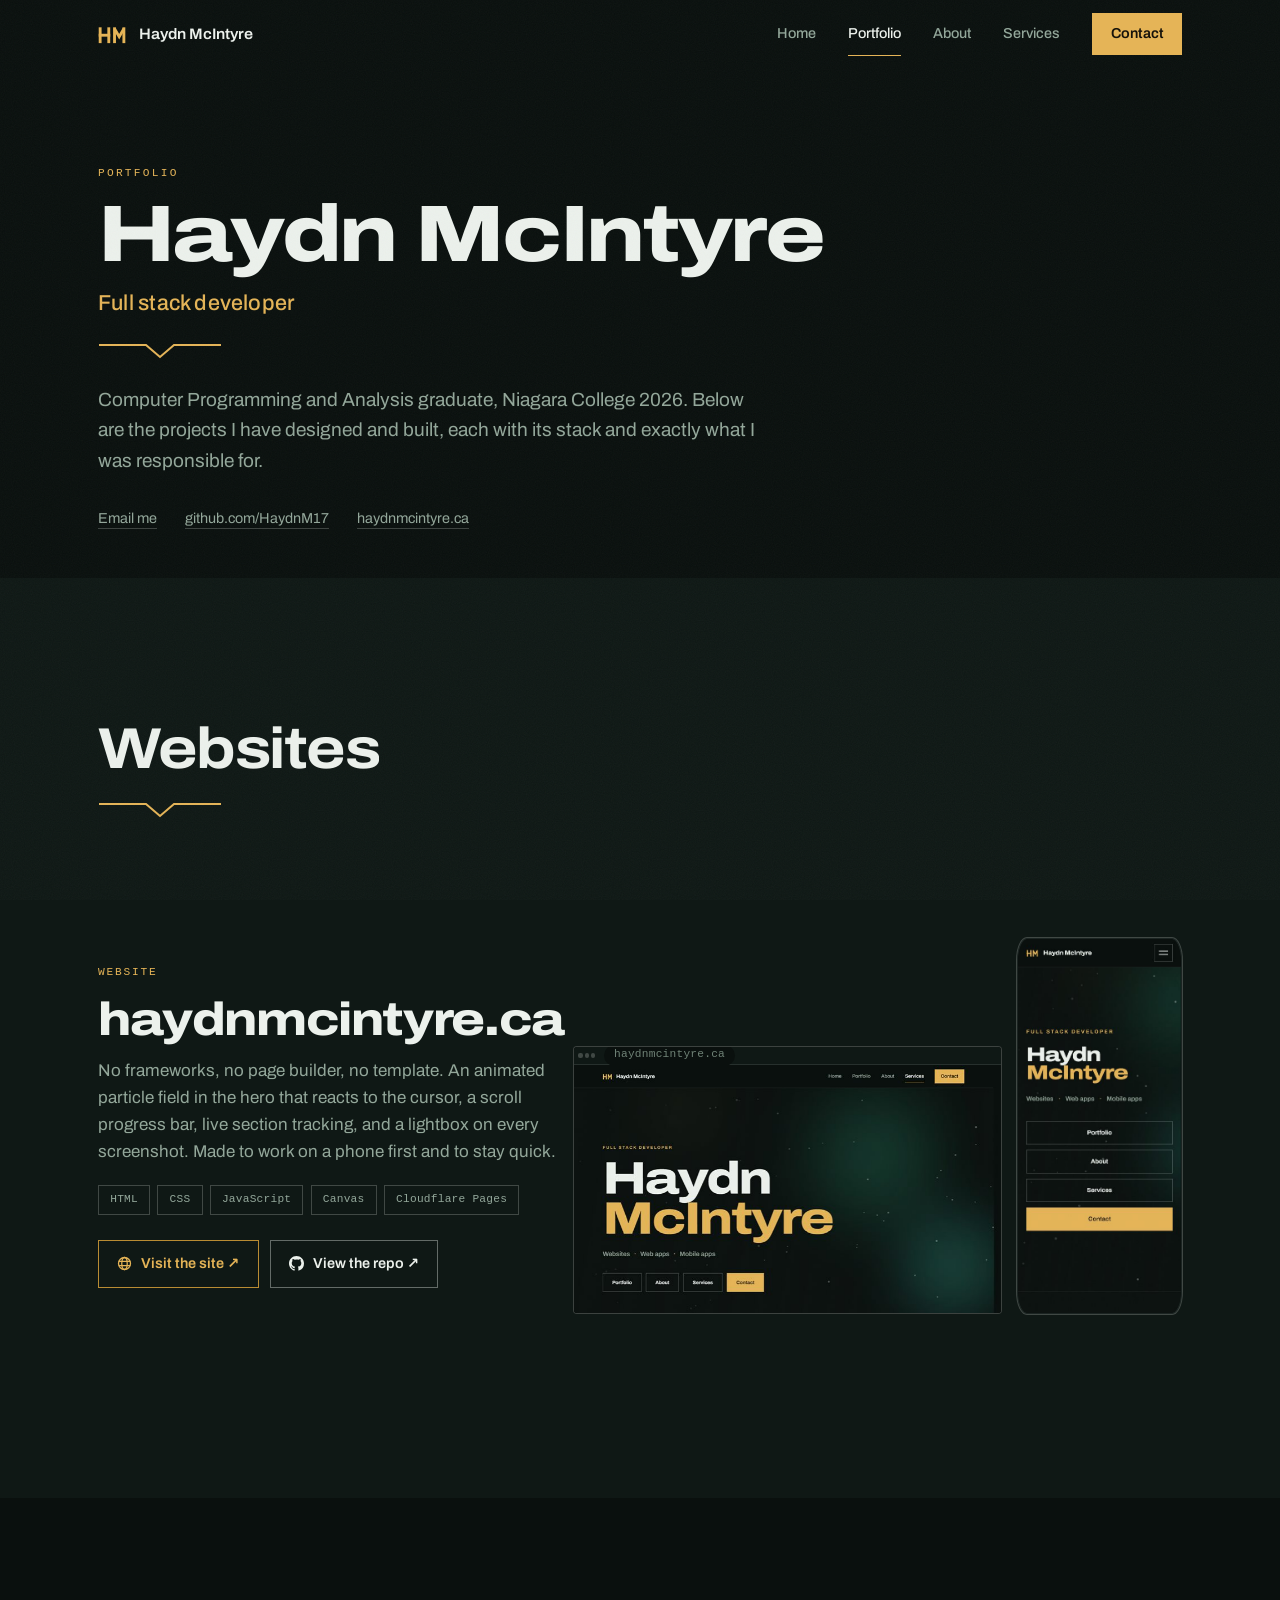
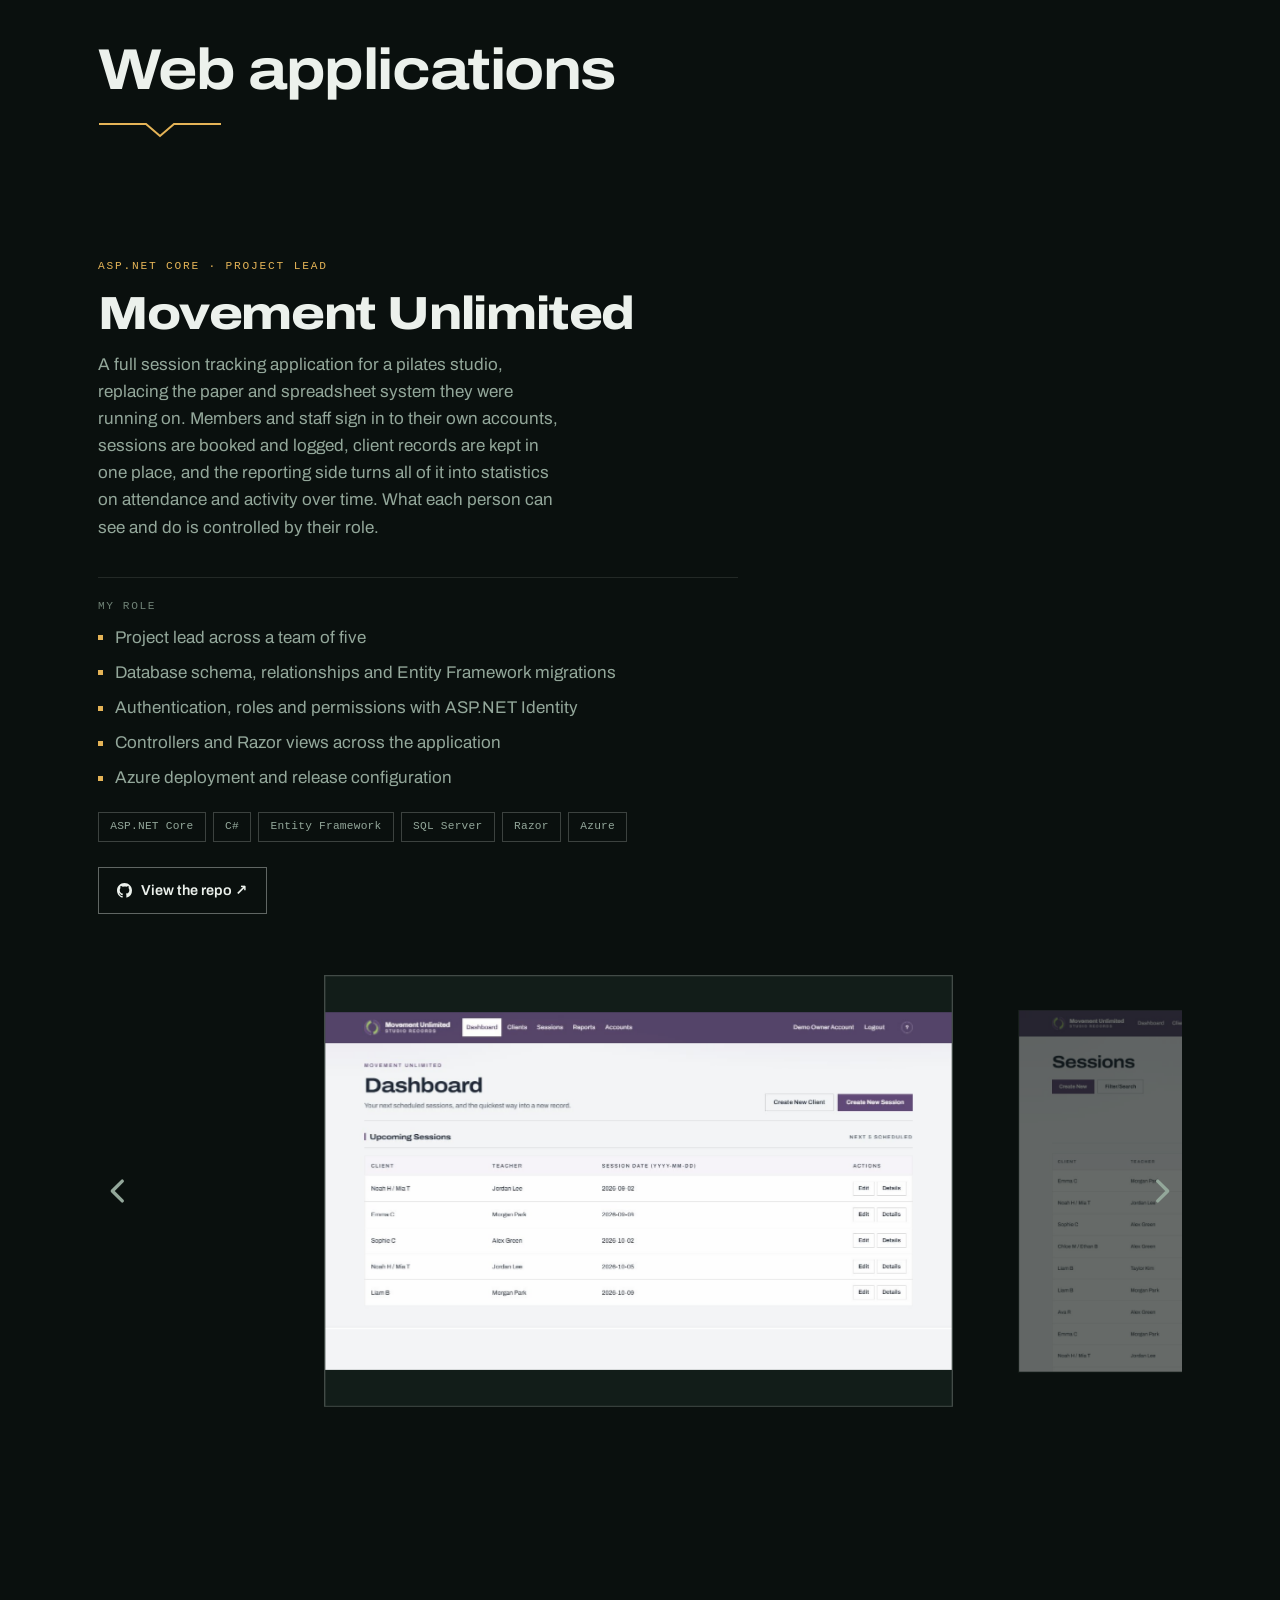
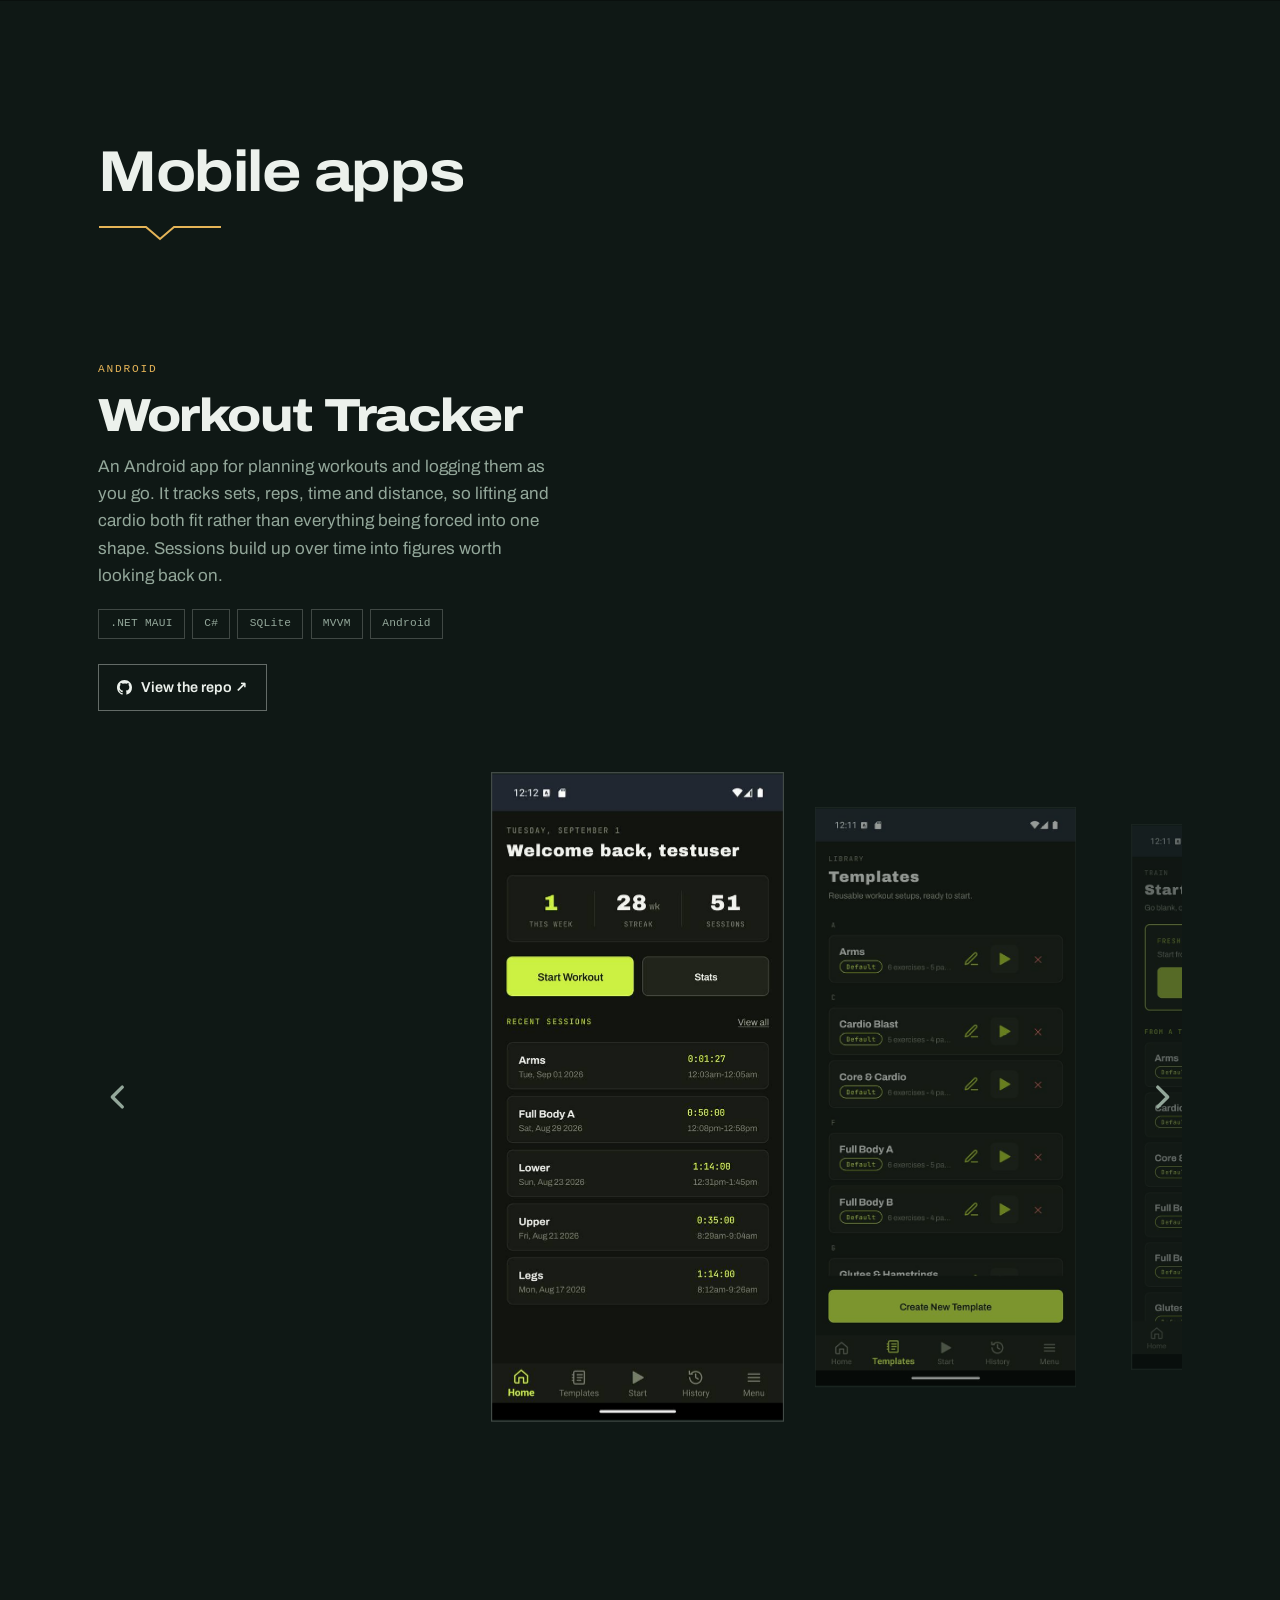
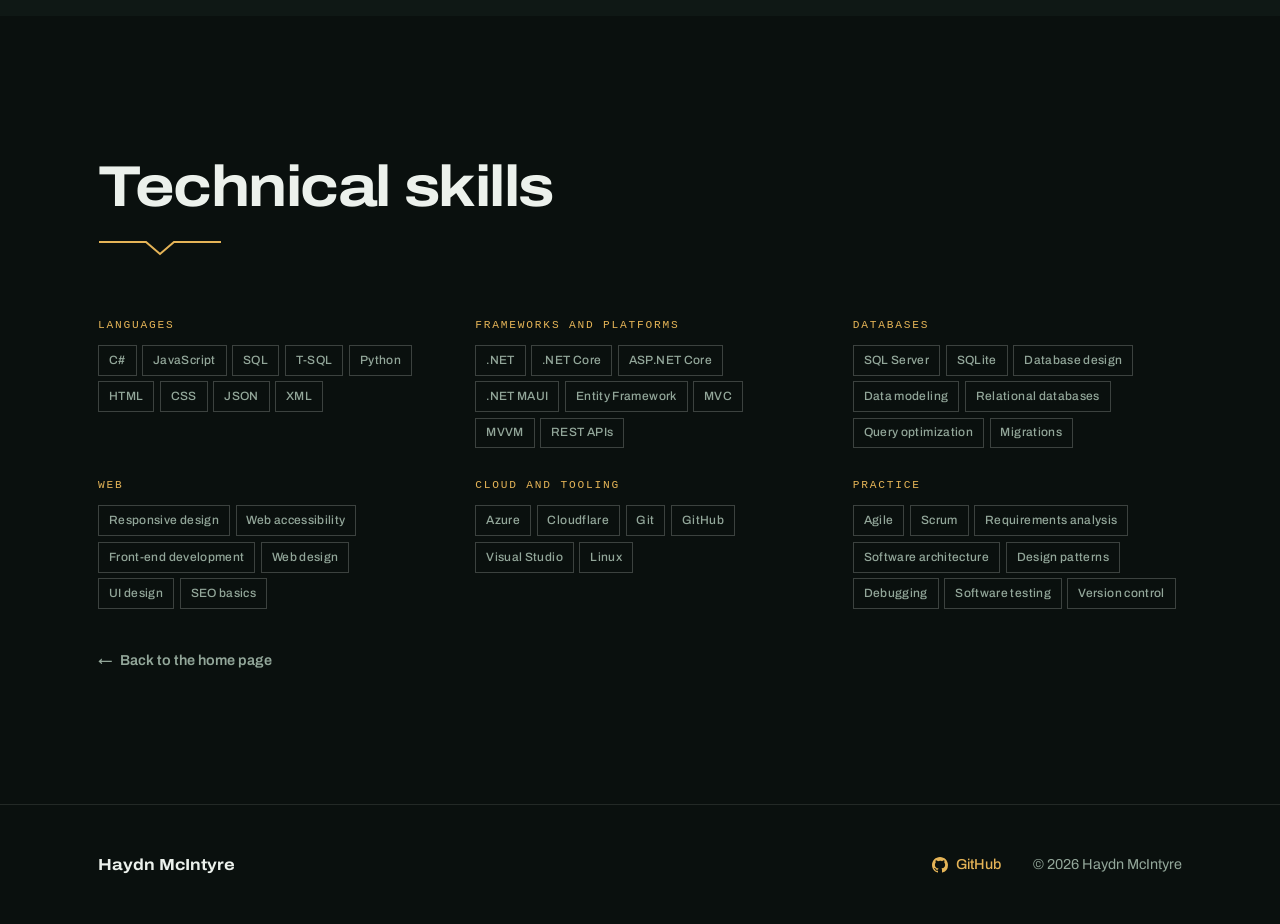
==== commit 672096dc: "Loop the carousels, drift them slowly, and set the site preview beside its text The carousels now ru" ====
--- a/portfolio.html
+++ b/portfolio.html
@@ -95,7 +95,7 @@
           <svg viewBox="0 0 124 18"><polyline pathLength="1" points="1,4 48,4 62,16 76,4 123,4"/></svg>
         </div>
       </div>
-      <article class="project project-strip reveal">
+      <article class="project project-site reveal">
         <div class="project-media project-media-pair">
           <div class="reel-pair">
             <span class="device device-browser" data-reel>
@@ -206,10 +206,6 @@
                 <button type="button" class="zoom strip-item" aria-label="View larger: the reports screen">
                   <img src="assets/work/head-mu-reports.jpg" alt="" loading="lazy" width="1416" height="69">
                   <img class="strip-main" src="assets/work/reel-mu-reports.jpg" alt="Reports with session statistics over a date range." loading="lazy" width="1416" height="1012">
-                </button>
-                <button type="button" class="zoom strip-item" aria-label="View larger: client analytics">
-                  <img src="assets/work/head-mu-reports-clients.jpg" alt="" loading="lazy" width="1416" height="69">
-                  <img class="strip-main" src="assets/work/reel-mu-reports-clients.jpg" alt="The client analytics report tab." loading="lazy" width="1416" height="1012">
                 </button>
                 <button type="button" class="zoom strip-item" aria-label="View larger: account management">
                   <img src="assets/work/head-mu-accounts.jpg" alt="" loading="lazy" width="1416" height="69">
--- a/styles.css
+++ b/styles.css
@@ -1025,7 +1025,8 @@
 .strip-view {
   container-type: inline-size;
   overflow-x: auto;
-  scroll-snap-type: x mandatory;
+  /* No snap: the strip drifts continuously, and a snap would keep hauling it
+     back to the nearest cell mid-drift. */
   scrollbar-width: none;
   /* a trackpad swipe past the end stays on the page instead of going back */
   overscroll-behavior-x: contain;
@@ -1040,7 +1041,7 @@
 }
 .strip-item {
   flex: 0 0 var(--cellw);
-  scroll-snap-align: center;
+  will-change: transform;
   display: block; overflow: hidden; padding: 0;
   aspect-ratio: var(--cell, 16 / 11);
   border: 1px solid var(--line); background: var(--card);
@@ -1074,3 +1075,15 @@
    too tall to be worth a lightbox. */
 .project-media-pair { background: none; overflow: visible; }
 .project-media-pair .reel-pair { max-width: 880px; }
+
+/* --- The site project on the portfolio page --------------------------------
+   The write-up sits left and the two screens sit beside it, so the preview
+   fills the space the text leaves instead of a band of empty column above it.
+   The phone tucks in close to the browser rather than drifting to the far
+   edge, which is what left a gap between them. */
+@media (min-width: 900px) {
+  .project-site { grid-template-columns: minmax(0, 0.82fr) minmax(0, 1.18fr); align-items: center; }
+  .project-site .project-body { max-width: 38ch; }
+  .project-site .project-media { order: 2; }
+}
+.project-media-pair .reel-pair { gap: 2.5%; align-items: flex-end; }
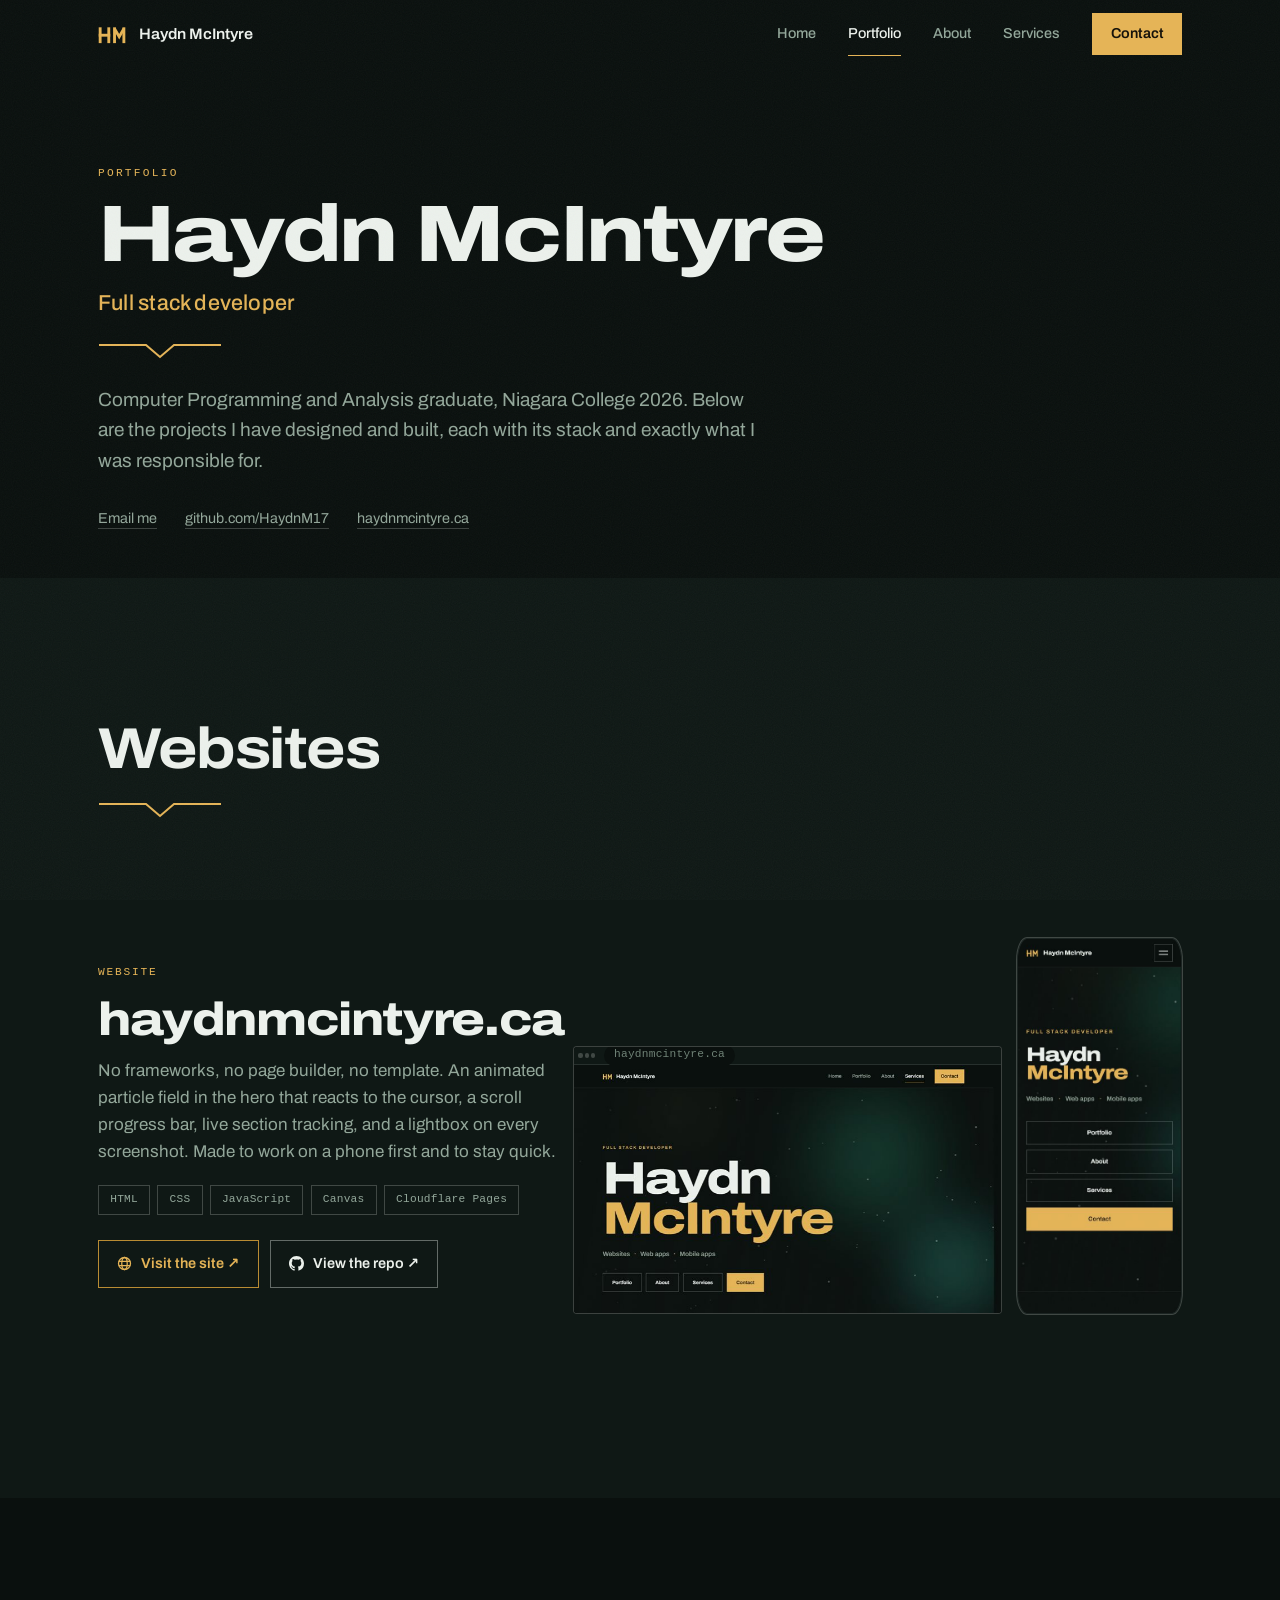
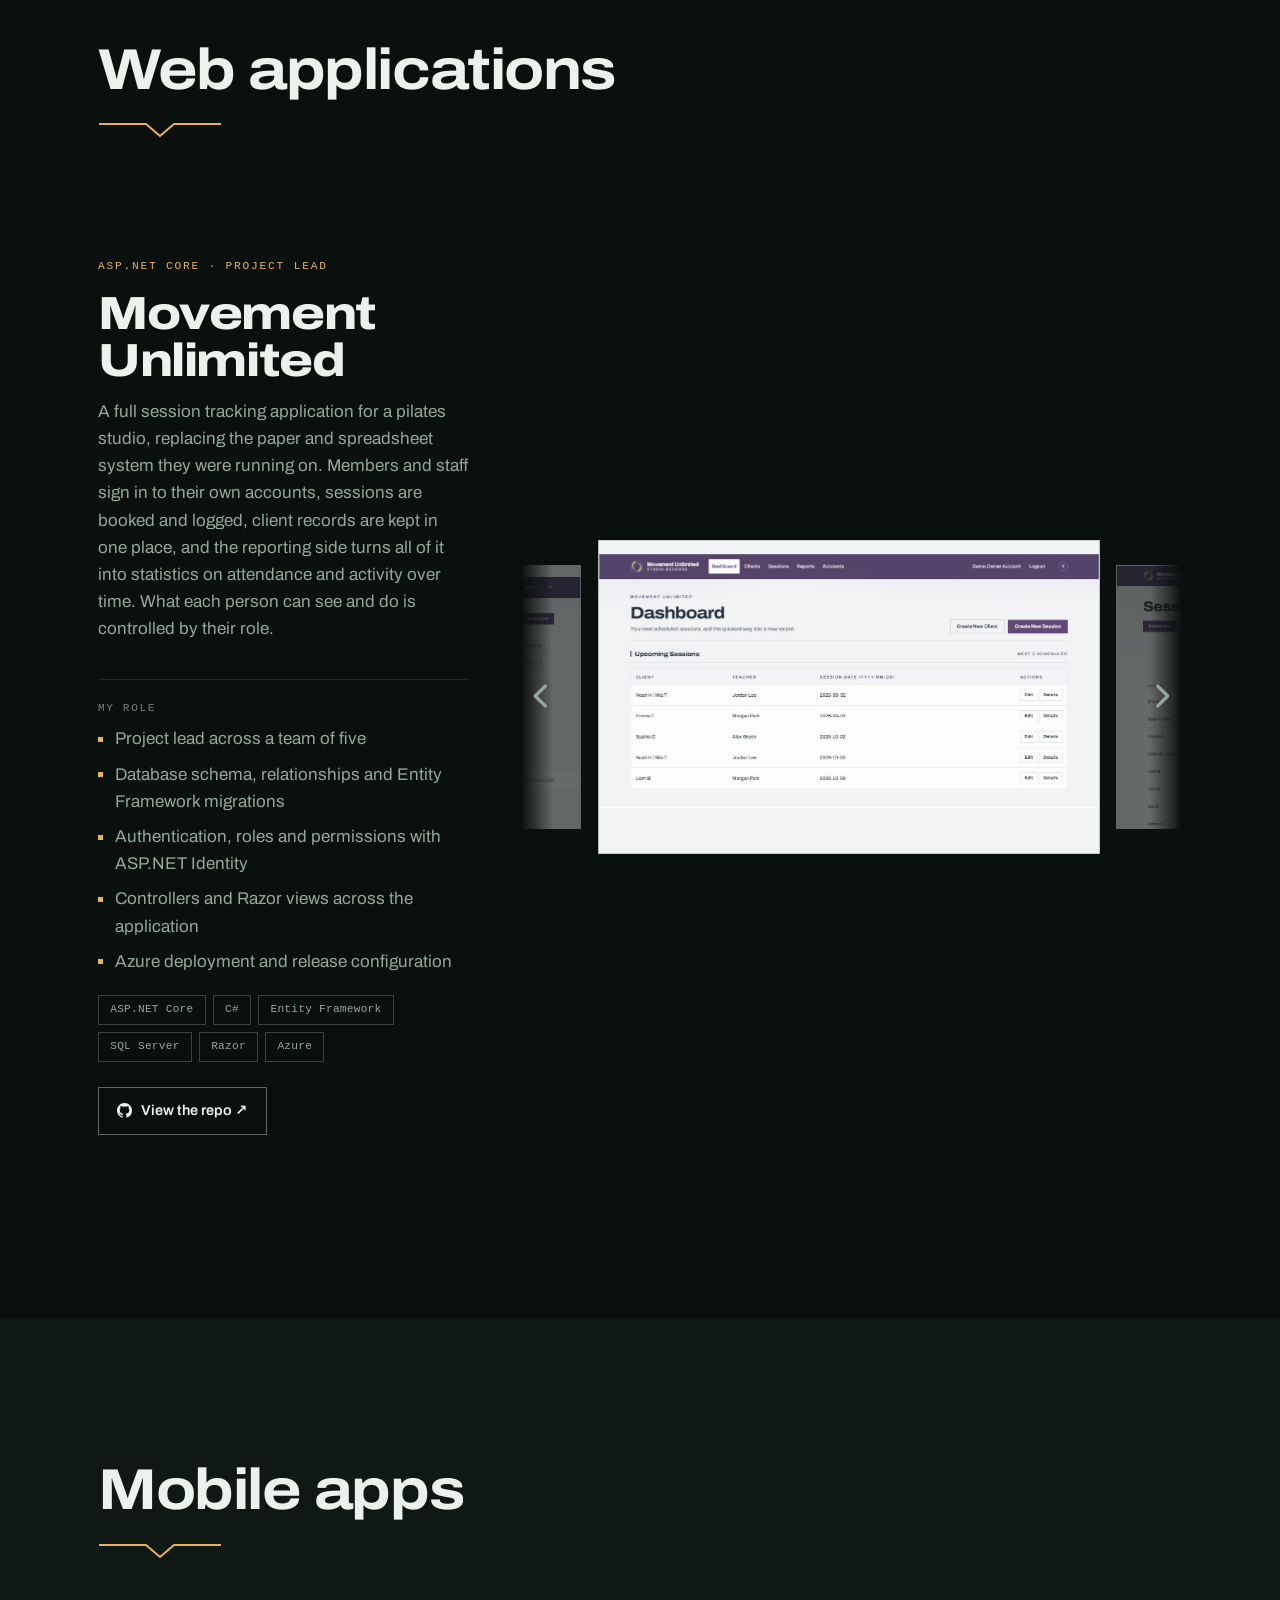
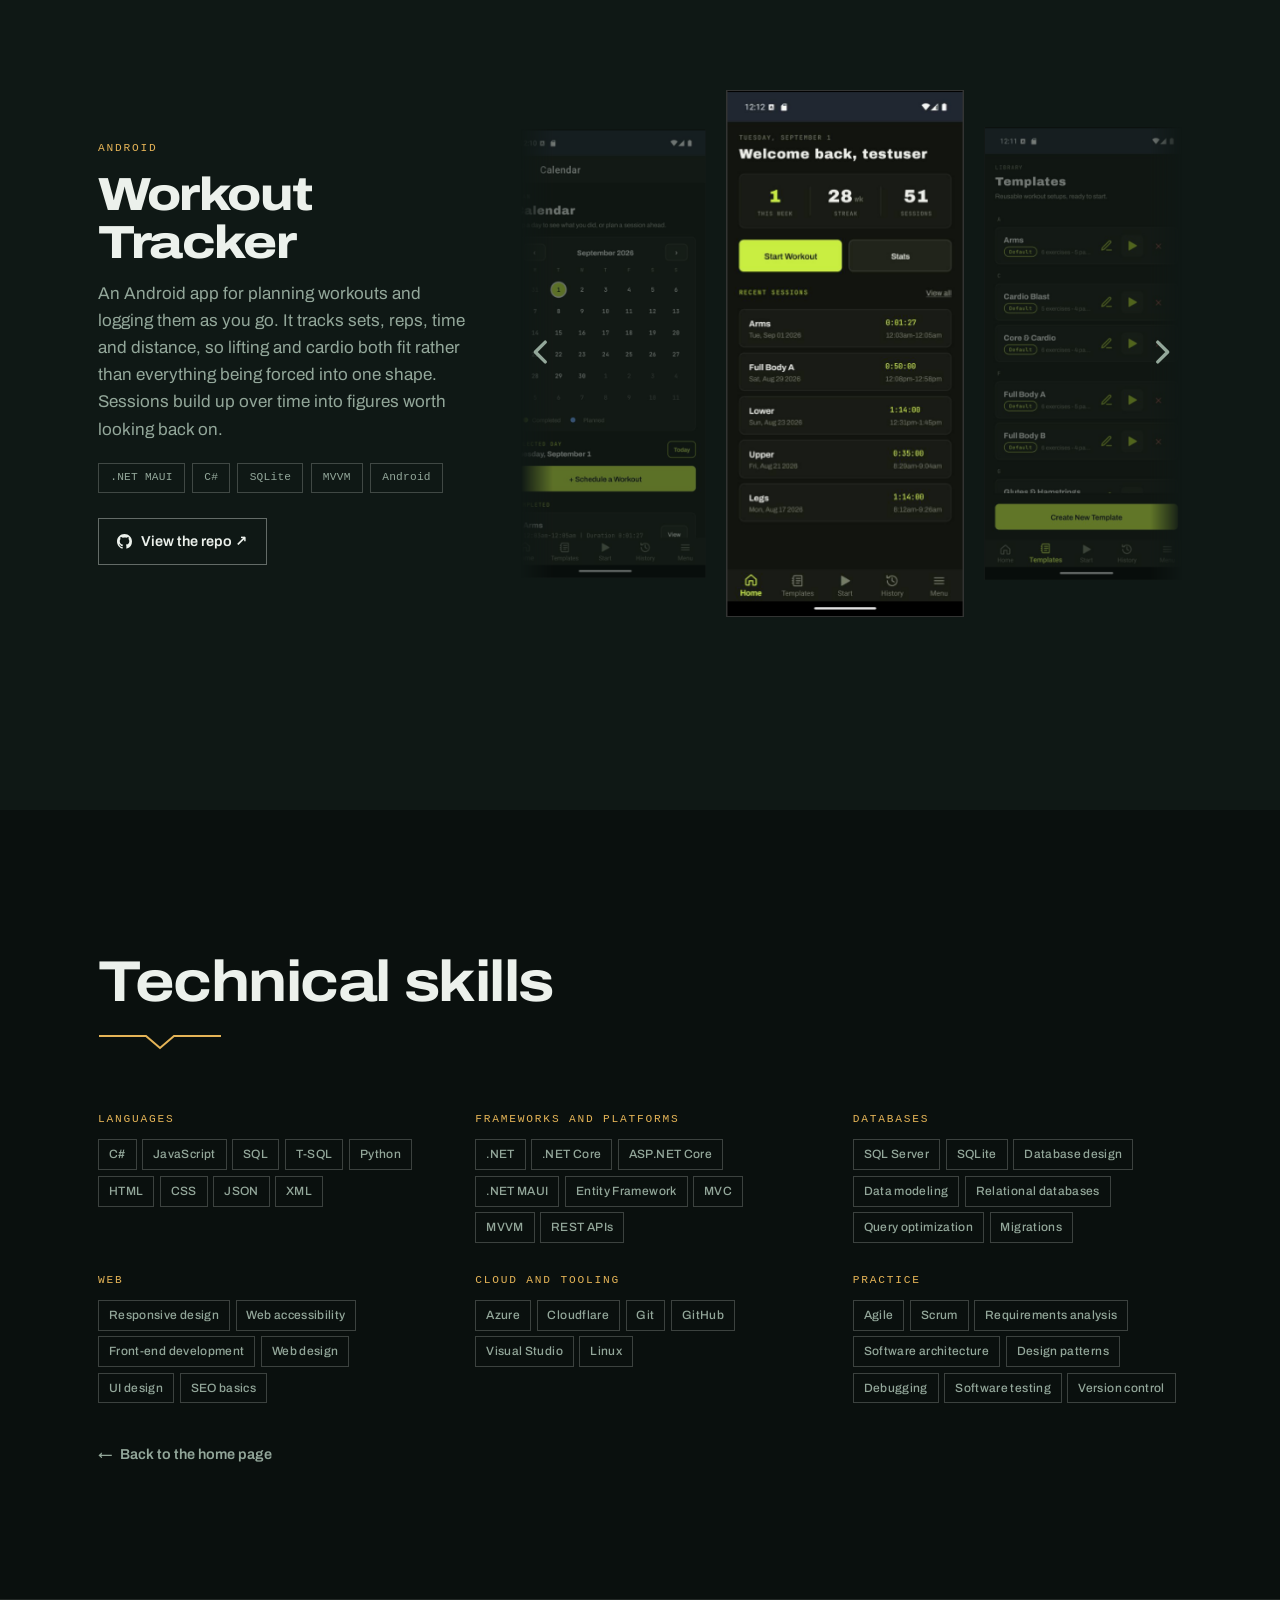
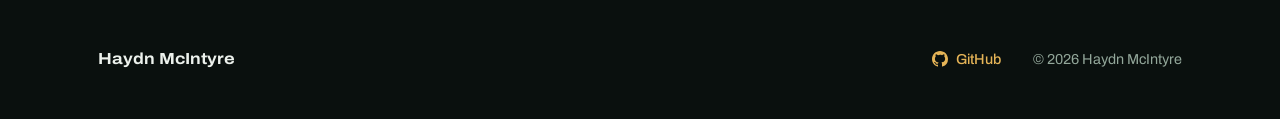
==== commit 5ea7dec8: "No black bars under the short captures, bigger cells, and a real fade at the ends The Dashboard, Sta" ====
--- a/portfolio.html
+++ b/portfolio.html
@@ -183,17 +183,17 @@
                   <img src="assets/work/head-mu-sessions.jpg" alt="" loading="lazy" width="1416" height="69">
                   <img class="strip-main" src="assets/work/reel-mu-sessions.jpg" alt="Sessions list with export and bulk upload." loading="lazy" width="1416" height="1722">
                 </button>
-                <button type="button" class="zoom strip-item" aria-label="View larger: a session's details">
+                <button type="button" class="zoom strip-item" aria-label="View larger: the admin setup review">
                   <img src="assets/work/head-mu-session-detail.jpg" alt="" loading="lazy" width="1416" height="69">
-                  <img class="strip-main" src="assets/work/reel-mu-session-detail.jpg" alt="One session opened, with its exercises and notes." loading="lazy" width="1416" height="827">
-                </button>
-                <button type="button" class="zoom strip-item" aria-label="View larger: creating a session">
+                  <img class="strip-main" src="assets/work/reel-mu-session-detail.jpg" alt="Admin Setup Review, showing the session details and its workflow stage." loading="lazy" width="1416" height="827">
+                </button>
+                <button type="button" class="zoom strip-item" aria-label="View larger: the admin setup step">
                   <img src="assets/work/head-mu-session-create.jpg" alt="" loading="lazy" width="1416" height="69">
-                  <img class="strip-main" src="assets/work/reel-mu-session-create.jpg" alt="The create session form." loading="lazy" width="1416" height="748">
-                </button>
-                <button type="button" class="zoom strip-item" aria-label="View larger: editing a session">
+                  <img class="strip-main" src="assets/work/reel-mu-session-create.jpg" alt="Admin Setup, scheduling a session and assigning the client and teacher." loading="lazy" width="1416" height="748">
+                </button>
+                <button type="button" class="zoom strip-item" aria-label="View larger: the trainer log">
                   <img src="assets/work/head-mu-session-edit.jpg" alt="" loading="lazy" width="1416" height="69">
-                  <img class="strip-main" src="assets/work/reel-mu-session-edit.jpg" alt="Editing a session's details and workflow." loading="lazy" width="1416" height="2954">
+                  <img class="strip-main" src="assets/work/reel-mu-session-edit.jpg" alt="Trainer Log, recording exercises, notes and next steps after an appointment." loading="lazy" width="1416" height="2954">
                 </button>
                 <button type="button" class="zoom strip-item" aria-label="View larger: the clients list">
                   <img src="assets/work/head-mu-clients.jpg" alt="" loading="lazy" width="1416" height="69">
--- a/styles.css
+++ b/styles.css
@@ -1003,22 +1003,40 @@
 .project-media-strip { background: none; overflow: visible; }
 /* write-up first at every width, pictures after it */
 .project-strip .project-media { order: 2; }
-@media (min-width: 900px) {
+@media (min-width: 900px) and (max-width: 1099px) {
+  /* Two columns here would leave the carousel too narrow to read, so the
+     pictures keep the full width and sit under the write-up. */
   .project-strip { grid-template-columns: 1fr; align-items: start; }
   .project-strip .project-body { max-width: 640px; }
+}
+@media (min-width: 1100px) {
+  /* Beside the write-up, the same shape as the site project above, instead of
+     stacked underneath it. The pictures take the wider share because a
+     carousel has to show the neighbours either side of the focused capture. */
+  .project-strip {
+    grid-template-columns: minmax(0, 0.72fr) minmax(0, 1.28fr);
+    align-items: center;
+  }
+  .project-strip .project-body { max-width: 44ch; }
+  /* Bigger cells than the full-width strip uses, so narrowing the column does
+     not shrink the focused capture along with it. */
+  .project-strip .strip { --cellw: 76cqi; }
+  .project-strip .strip-phone { --cellw: 36cqi; }
 }
 
 /* Cell widths in container units of the view, because a percentage
    flex-basis resolves against the track, whose content box the centring
    padding has already eaten. cqi always means the view. */
-.strip { position: relative; --cellw: 58cqi; }
-.strip-phone { --cellw: 27cqi; }
+/* Each strip says what colour its captures end in, so a page shorter than the
+   cell runs out into its own background rather than the dark card. */
+.strip { position: relative; --cellw: 58cqi; --screen-bg: #F4F5F7; }
+.strip-phone { --cellw: 27cqi; --screen-bg: #000; }
 @media (max-width: 900px) {
   .strip { --cellw: 74cqi; }
   .strip-phone { --cellw: 44cqi; }
 }
 @media (max-width: 560px) {
-  .strip { --cellw: 86cqi; }
+  .strip { --cellw: 82cqi; }
   .strip-phone { --cellw: 60cqi; }
 }
 
@@ -1032,8 +1050,21 @@
   overscroll-behavior-x: contain;
   /* headroom so the focused cell can stand proud without clipping */
   padding-block: 0.6rem;
+  /* Captures dissolve at both ends instead of being cut off by the edge of
+     the scroller, so one fades out as it leaves and the next fades in as it
+     arrives. The arrows sit outside this box, so they stay solid. */
+  --edge: 2rem;
+  -webkit-mask-image: linear-gradient(to right, transparent 0, #000 var(--edge), #000 calc(100% - var(--edge)), transparent 100%);
+  mask-image: linear-gradient(to right, transparent 0, #000 var(--edge), #000 calc(100% - var(--edge)), transparent 100%);
 }
 .strip-view::-webkit-scrollbar { display: none; }
+/* A phone leaves only a narrow margin either side of the focused capture, so
+   the fade has to be narrower too or it would reach onto the capture itself.
+   This has to sit after the rule above: same specificity, so source order is
+   what decides it. */
+@media (max-width: 560px) {
+  .strip-view { --edge: 1.25rem; }
+}
 .strip-track {
   display: flex; gap: 1rem;
   /* lets the first and last capture reach the centre */
@@ -1043,8 +1074,14 @@
   flex: 0 0 var(--cellw);
   will-change: transform;
   display: block; overflow: hidden; padding: 0;
-  aspect-ratio: var(--cell, 16 / 11);
-  border: 1px solid var(--line); background: var(--card);
+  /* Wide enough that the shortest captures, the Dashboard, Staff Accounts and
+     the two Admin Setup pages, run out only a little short of the bottom, and
+     what shows there is the page's own colour rather than a black band. */
+  aspect-ratio: var(--cell, 8 / 5);
+  border: 1px solid var(--line);
+  /* the colour the captured page itself ends in, so a short one runs out into
+     its own background instead of a black band */
+  background: var(--screen-bg, var(--card));
   cursor: pointer;
   transition: border-color 0.25s var(--ease);
 }
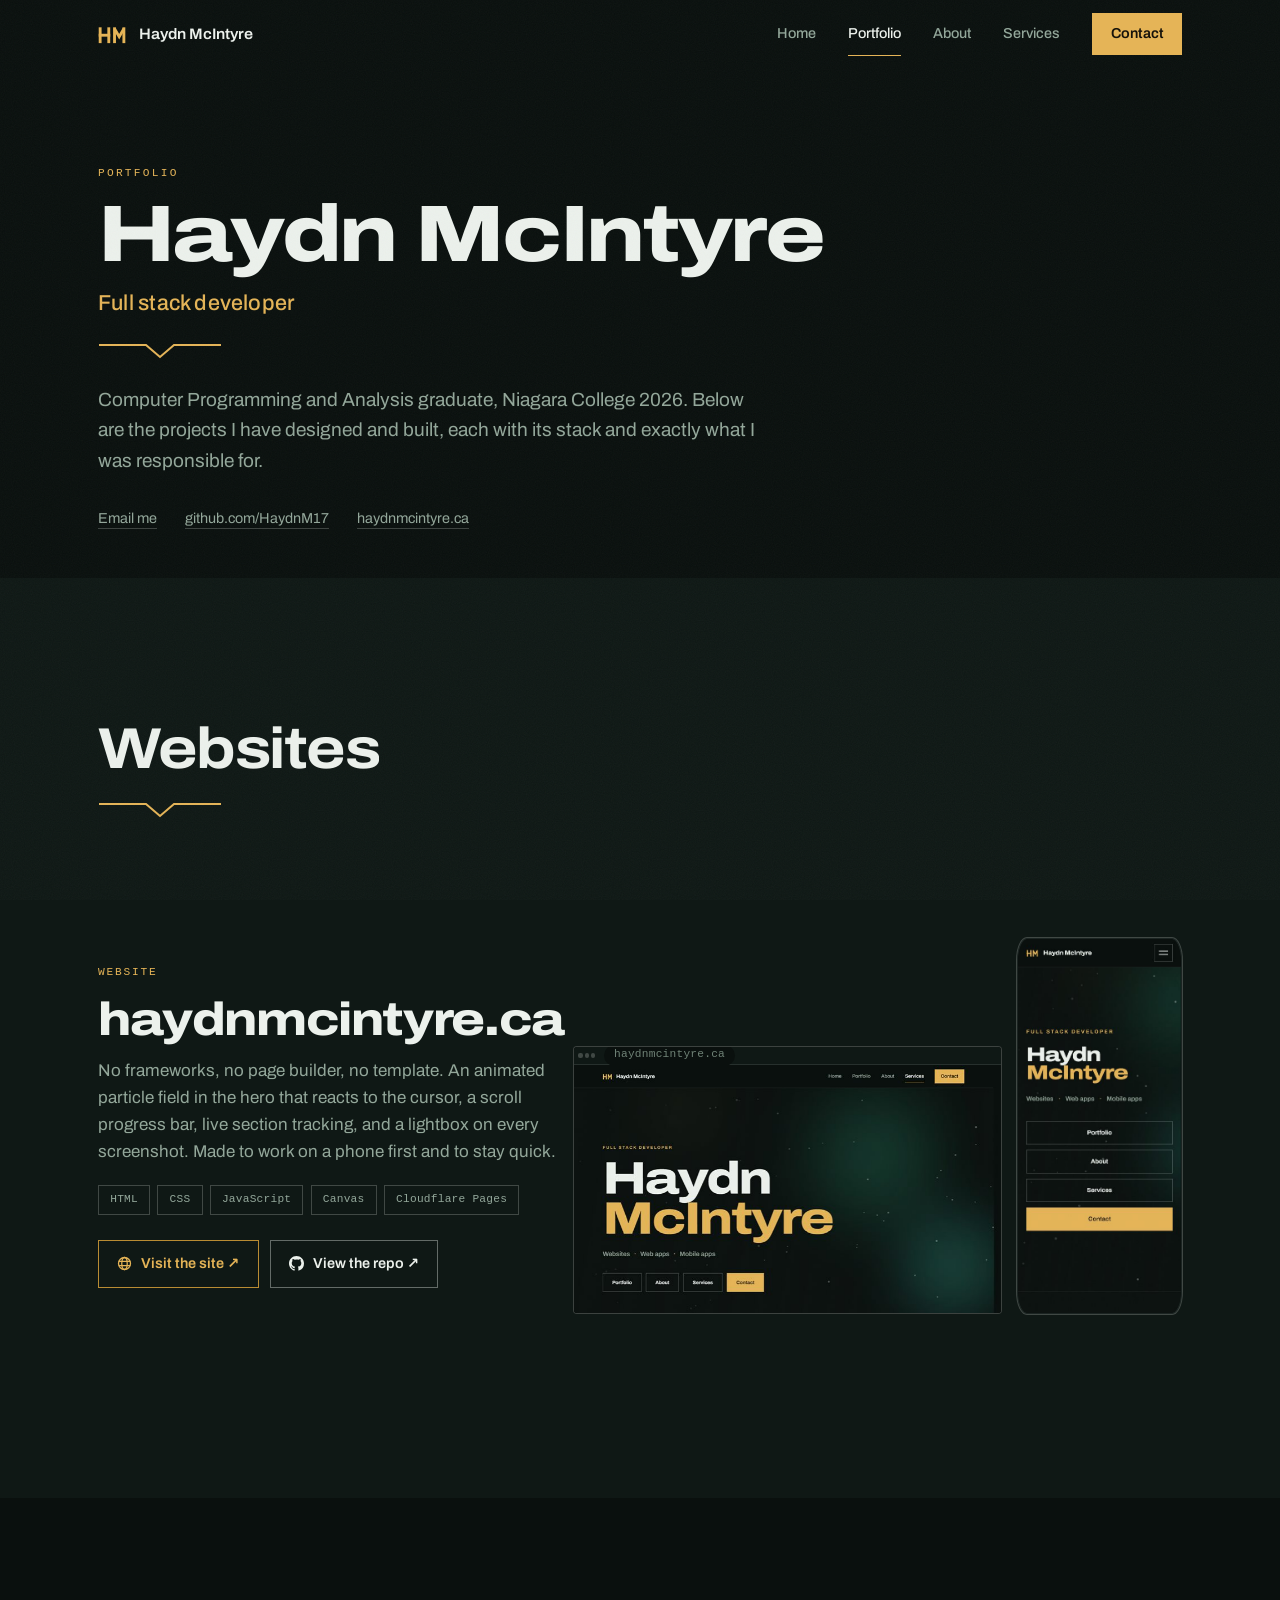
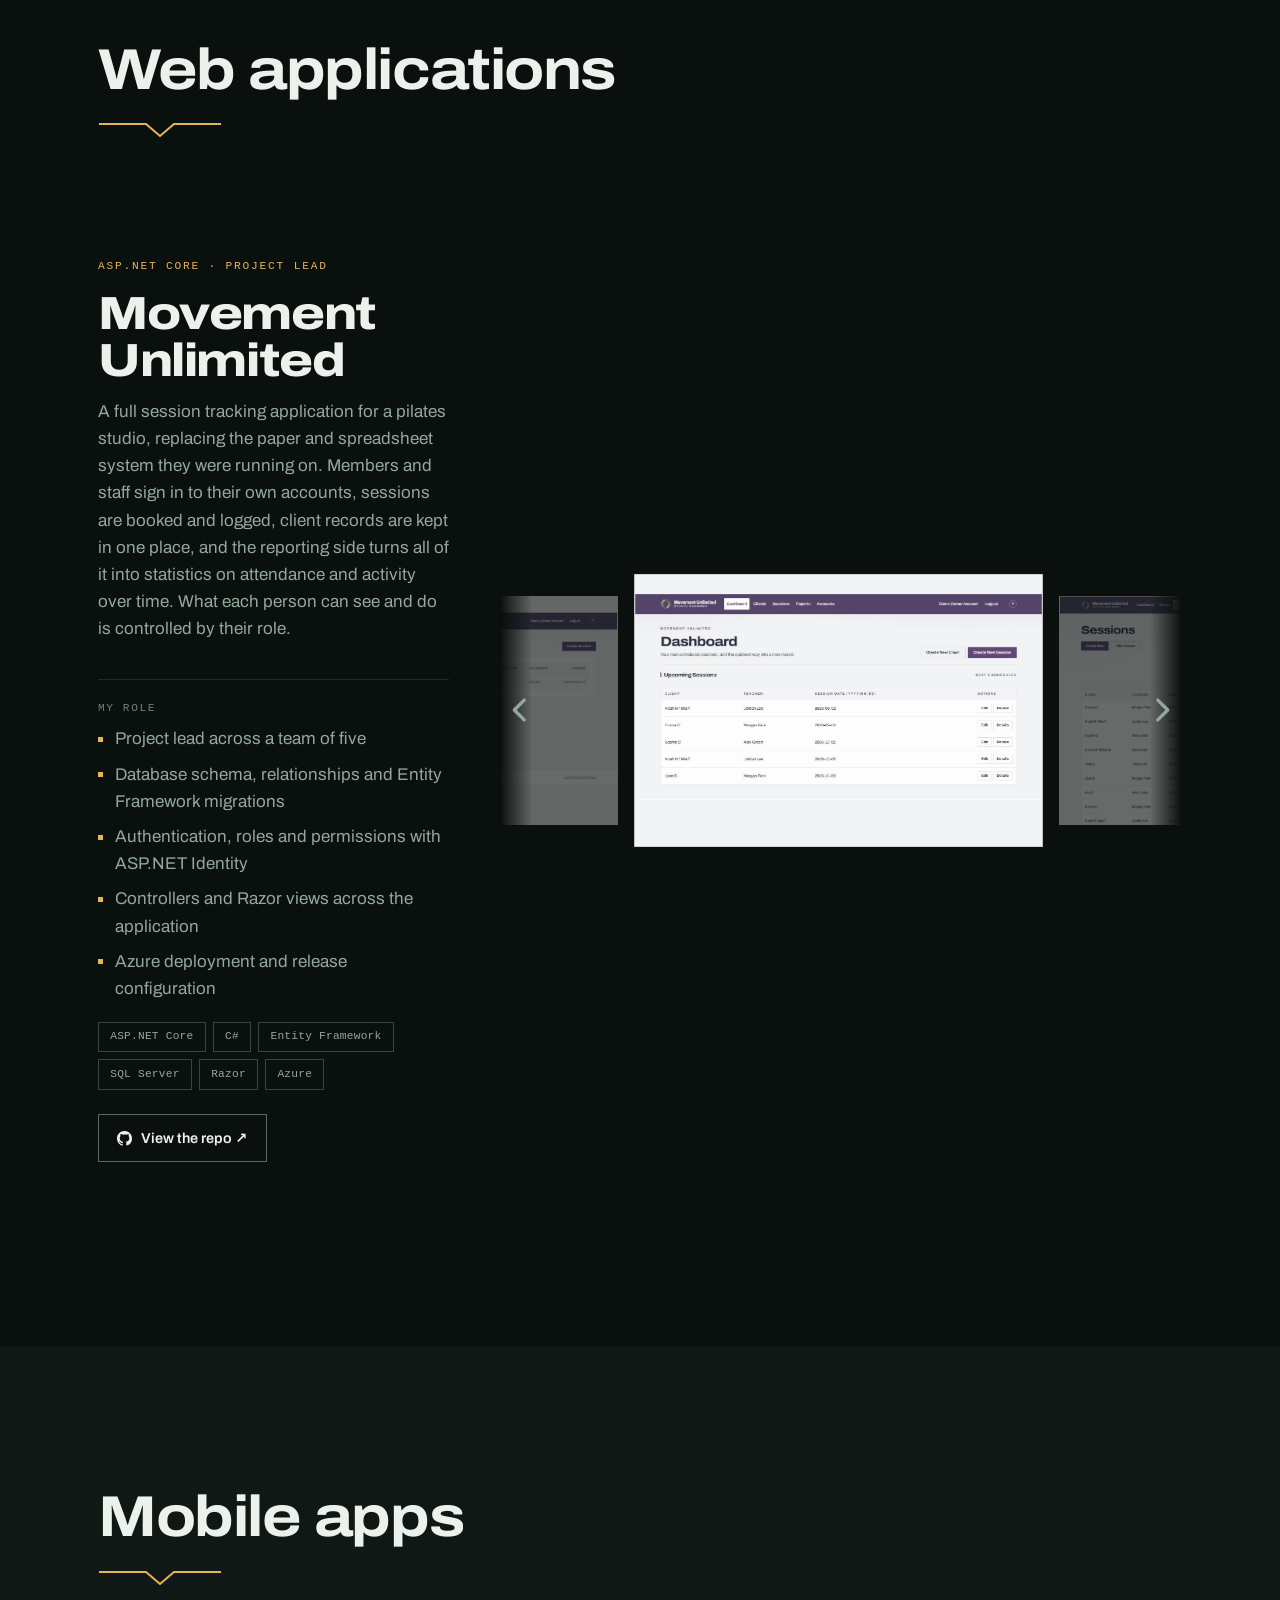
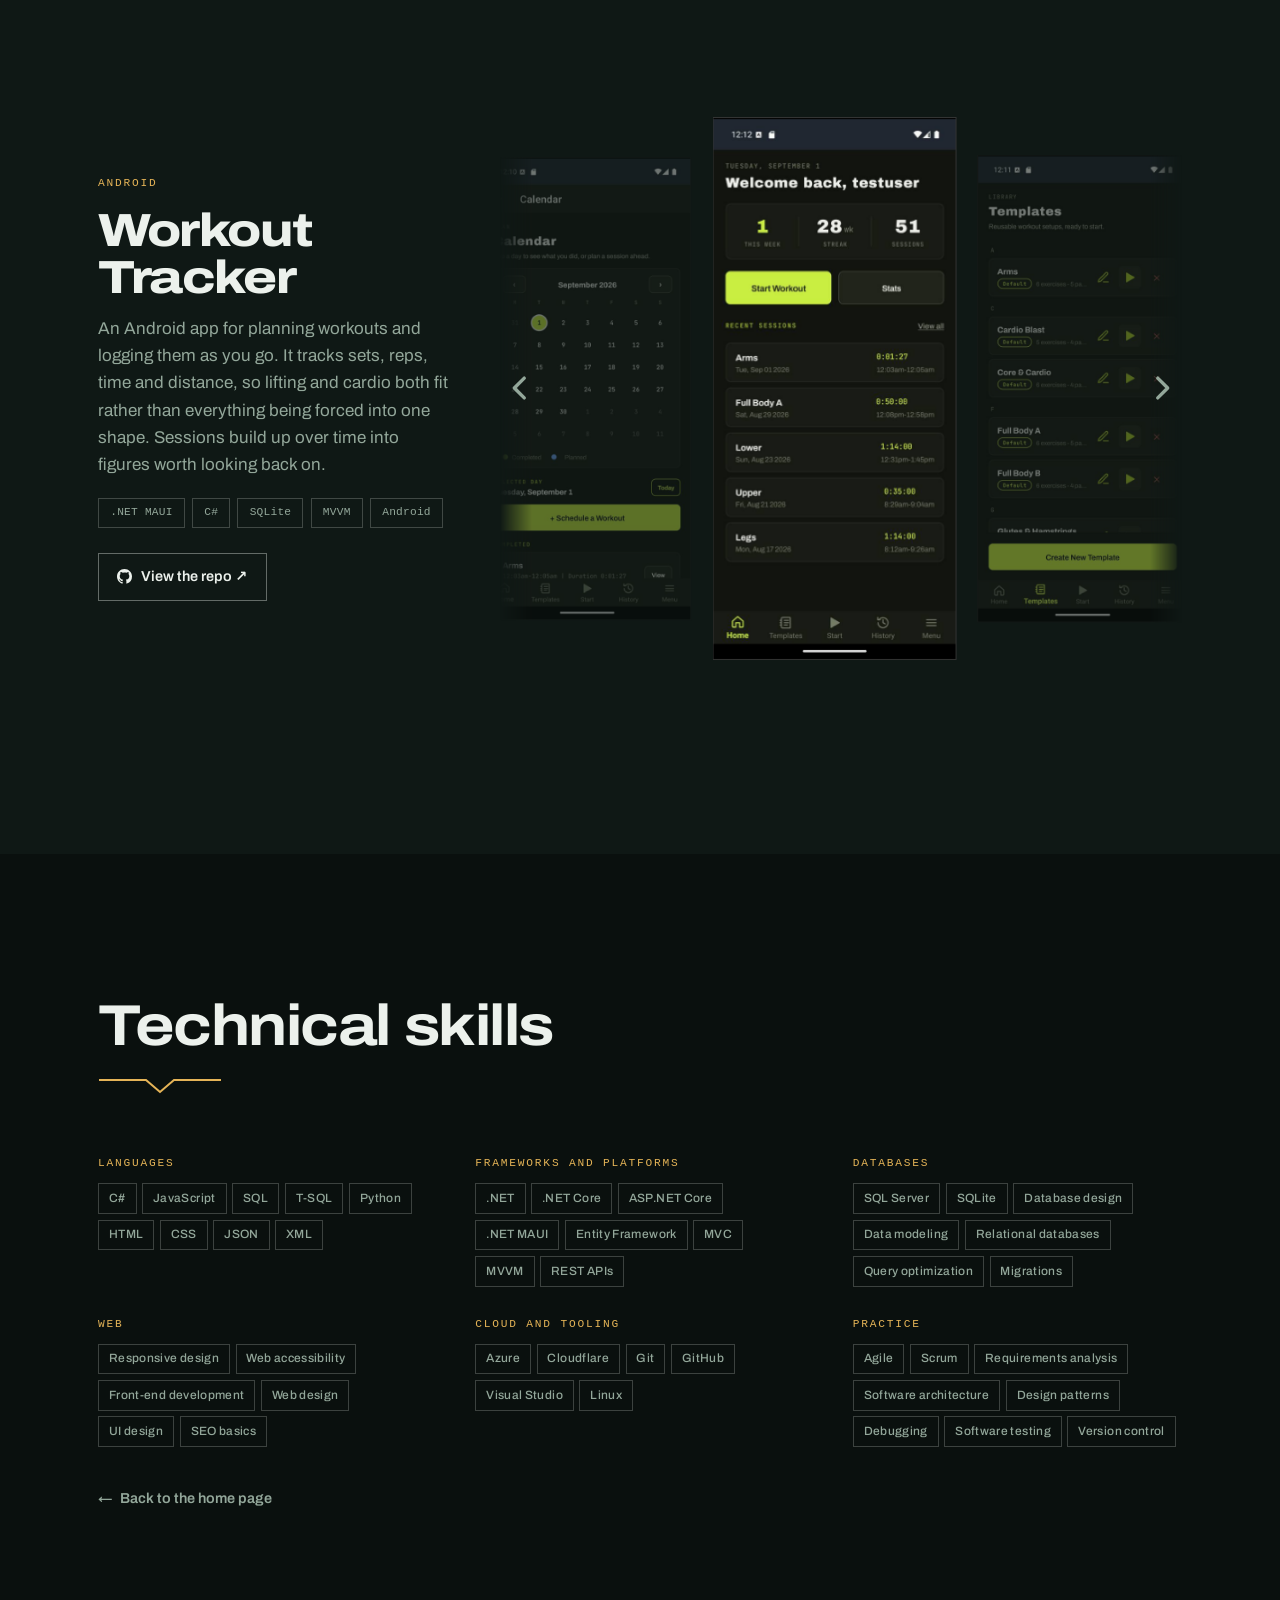
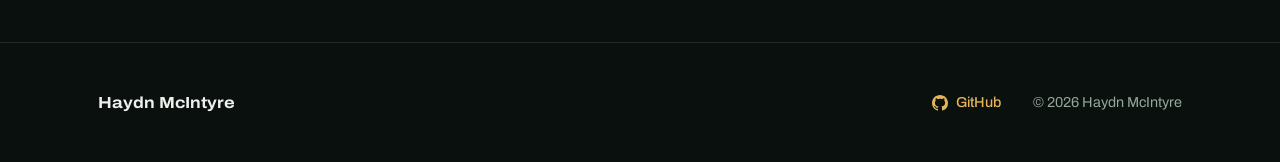
==== commit 2f9c76c7: "Space the home page previews by their own edges, not by grid columns The three teasers sat in fixed " ====
--- a/portfolio.html
+++ b/portfolio.html
@@ -17,7 +17,7 @@
 <link rel="preconnect" href="https://fonts.googleapis.com">
 <link rel="preconnect" href="https://fonts.gstatic.com" crossorigin>
 <link rel="stylesheet" href="https://fonts.googleapis.com/css2?family=Archivo:wdth,wght@62..125,400..800&display=swap">
-<link rel="stylesheet" href="styles.css">
+<link rel="stylesheet" href="styles.css?v=2">
 </head>
 <body>
 
@@ -381,6 +381,6 @@
   </div>
 </dialog>
 
-<script src="script.js"></script>
+<script src="script.js?v=2"></script>
 </body>
 </html>
--- a/styles.css
+++ b/styles.css
@@ -633,13 +633,18 @@
 /* Three across on a wide screen. These are a glance at the work with the real
    detail a click away, so they stay a row rather than a stack that eats the
    page. They fall to one column only when the screen cannot hold three. */
+/* A centred row whose gap is measured between the previews themselves. As a
+   grid of fixed columns the narrow phone did not fill its track, so the space
+   before it was three times the space before Movement Unlimited. Each teaser
+   is now only as wide as the device it holds. */
 .teaser-grid {
-  display: grid; gap: clamp(2rem, 4vw, 3rem);
+  display: flex; flex-wrap: wrap;
+  justify-content: center; align-items: flex-end;
+  gap: clamp(2rem, 4vw, 3rem);
   margin-top: clamp(2.5rem, 4.5vw, 3.5rem);
   margin-bottom: clamp(2.75rem, 5vw, 4rem);
-}
-@media (min-width: 760px) {
-  .teaser-grid { grid-template-columns: repeat(3, minmax(0, 1fr)); }
+  /* one shared device height, so the three sit on a common baseline */
+  --shot: min(280px, 20vw);
 }
 /* On a wide screen the row breaks out past the text column, and the widths
    shift toward the site pair and the phone. Movement Unlimited keeps roughly
@@ -651,14 +656,21 @@
     --breakout: min(100vw - 2rem, 1360px);
     width: var(--breakout);
     margin-inline: calc((100% - var(--breakout)) / 2);
-    grid-template-columns: 1.28fr 0.94fr 1.08fr;
-    align-items: end;
   }
 }
 .teaser {
   display: grid; gap: 0.4rem; align-content: start;
   justify-items: center; text-align: center;
   text-decoration: none;
+  width: max-content;
+}
+/* The names are wider than a phone. Laid out normally they would set the
+   teaser's width and push the previews apart again, so they are given no
+   width of their own and simply centre over whatever the preview is. */
+.teaser-meta, .teaser-name {
+  width: 0; min-width: 100%;
+  display: flex; justify-content: center;
+  white-space: nowrap;
 }
 .teaser-name { transition: color 0.3s var(--ease); }
 .teaser:hover .teaser-name, .teaser:focus-visible .teaser-name { color: var(--brass); }
@@ -670,21 +682,18 @@
    three names no longer lined up across the row. */
 .teaser-shot {
   display: flex; align-items: flex-end; justify-content: center;
-  width: 100%; aspect-ratio: 16 / 10; margin-bottom: 1.4rem;
-}
-.teaser-shot .device-browser { width: 100%; height: 100%; aspect-ratio: 16 / 10; }
+  height: var(--shot); width: max-content; margin-bottom: 1.4rem;
+}
+.teaser-shot .device-browser { height: 100%; width: auto; aspect-ratio: 16 / 10; }
 .teaser-shot-phone .device-phone { width: auto; height: 100%; aspect-ratio: 1080 / 2400; }
 /* The phone on its own gets a taller box than the pair, so it stands larger
    than the small phone beside the browser rather than matching it. */
-@media (min-width: 1200px) {
-  .teaser-shot-phone { aspect-ratio: 16 / 13.5; }
-}
 /* A pair inside a teaser: the phone takes the full height of the box and the
    browser takes whatever width is left, so both fit a third of the row and
    still sit on the same baseline. Sizing the browser by width instead would
    push the phone out of the column. */
-.teaser-shot .reel-pair { width: 100%; height: 100%; gap: 4%; align-items: flex-end; }
-.teaser-shot .reel-pair .device-browser { flex: 1 1 auto; width: auto; height: auto; aspect-ratio: 16 / 10; }
+.teaser-shot .reel-pair { width: max-content; height: 100%; gap: 16px; align-items: flex-end; }
+.teaser-shot .reel-pair .device-browser { flex: 0 0 auto; width: auto; height: 84%; aspect-ratio: 16 / 10; }
 .teaser-shot .reel-pair .device-phone { flex: 0 0 auto; width: auto; height: 100%; aspect-ratio: 422 / 966; }
 .teaser-meta {
   font-size: var(--fs-label); font-weight: 600; letter-spacing: 0.14em;
@@ -1011,16 +1020,18 @@
 }
 @media (min-width: 1100px) {
   /* Beside the write-up, the same shape as the site project above, instead of
-     stacked underneath it. The pictures take the wider share because a
-     carousel has to show the neighbours either side of the focused capture. */
+     stacked underneath it. The pictures take the wider share because the view
+     has to hold three captures: the one in the middle, the end of the one
+     before it, and the start of the next. */
   .project-strip {
-    grid-template-columns: minmax(0, 0.72fr) minmax(0, 1.28fr);
+    grid-template-columns: minmax(0, 0.68fr) minmax(0, 1.32fr);
     align-items: center;
   }
   .project-strip .project-body { max-width: 44ch; }
-  /* Bigger cells than the full-width strip uses, so narrowing the column does
-     not shrink the focused capture along with it. */
-  .project-strip .strip { --cellw: 76cqi; }
+  /* Sized so a capture either side reaches well into the view rather than
+     showing as a sliver. Wider than this and the neighbours disappear behind
+     the fade at the ends. */
+  .project-strip .strip { --cellw: 60cqi; }
   .project-strip .strip-phone { --cellw: 36cqi; }
 }
 
@@ -1032,7 +1043,7 @@
 .strip { position: relative; --cellw: 58cqi; --screen-bg: #F4F5F7; }
 .strip-phone { --cellw: 27cqi; --screen-bg: #000; }
 @media (max-width: 900px) {
-  .strip { --cellw: 74cqi; }
+  .strip { --cellw: 62cqi; }
   .strip-phone { --cellw: 44cqi; }
 }
 @media (max-width: 560px) {
@@ -1077,7 +1088,7 @@
   /* Wide enough that the shortest captures, the Dashboard, Staff Accounts and
      the two Admin Setup pages, run out only a little short of the bottom, and
      what shows there is the page's own colour rather than a black band. */
-  aspect-ratio: var(--cell, 8 / 5);
+  aspect-ratio: var(--cell, 3 / 2);
   border: 1px solid var(--line);
   /* the colour the captured page itself ends in, so a short one runs out into
      its own background instead of a black band */
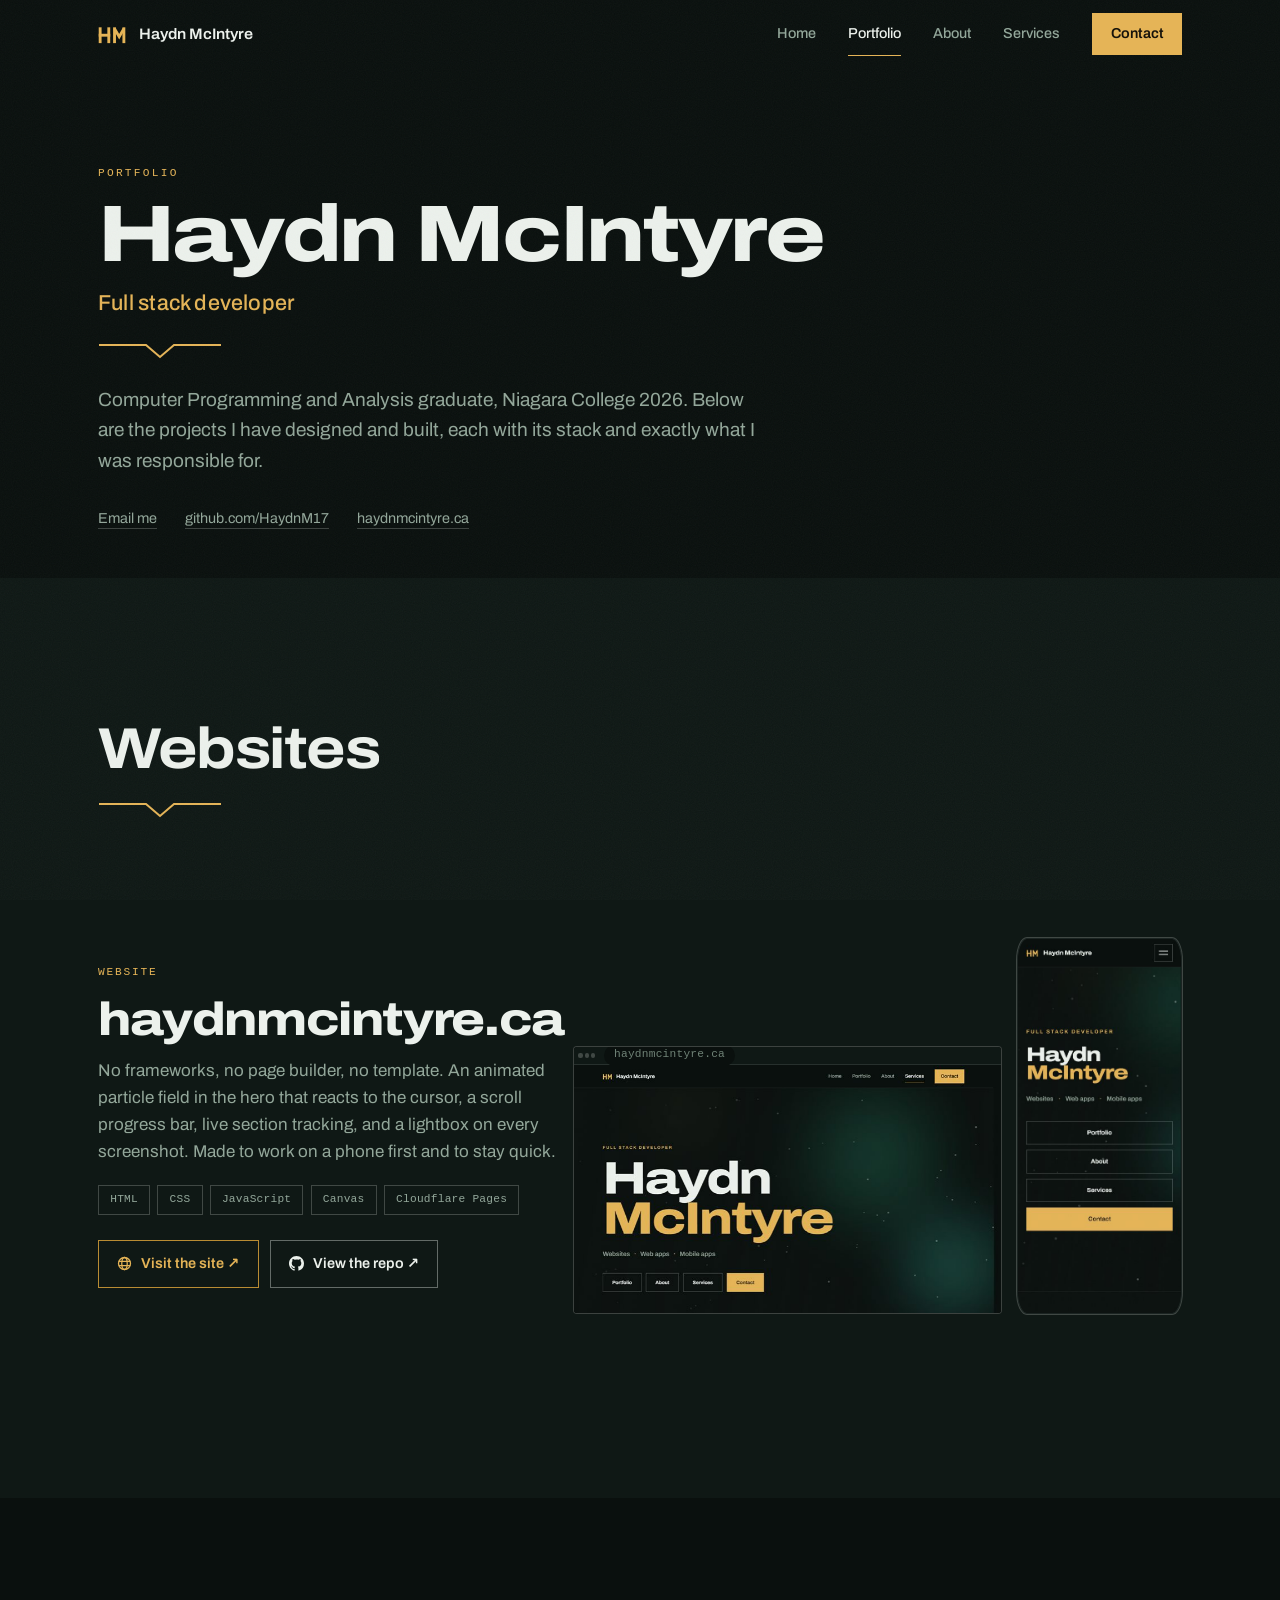
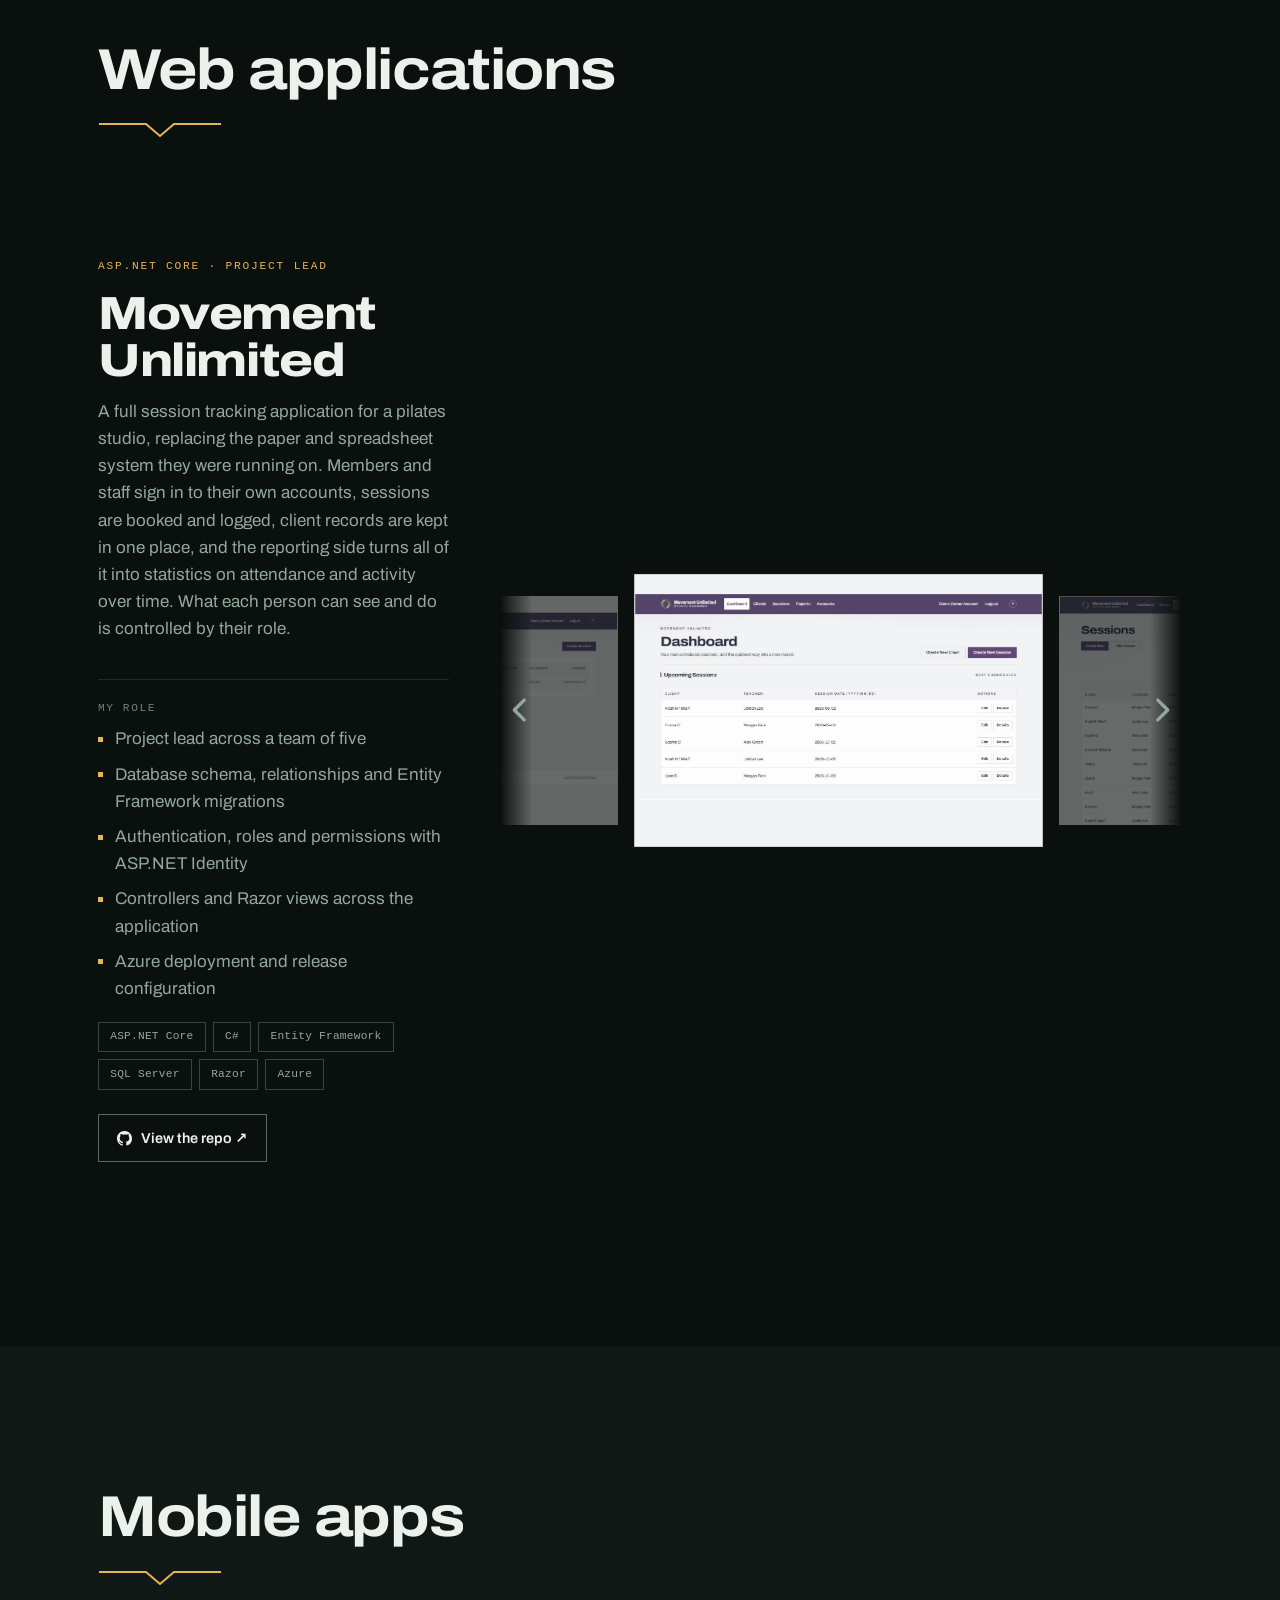
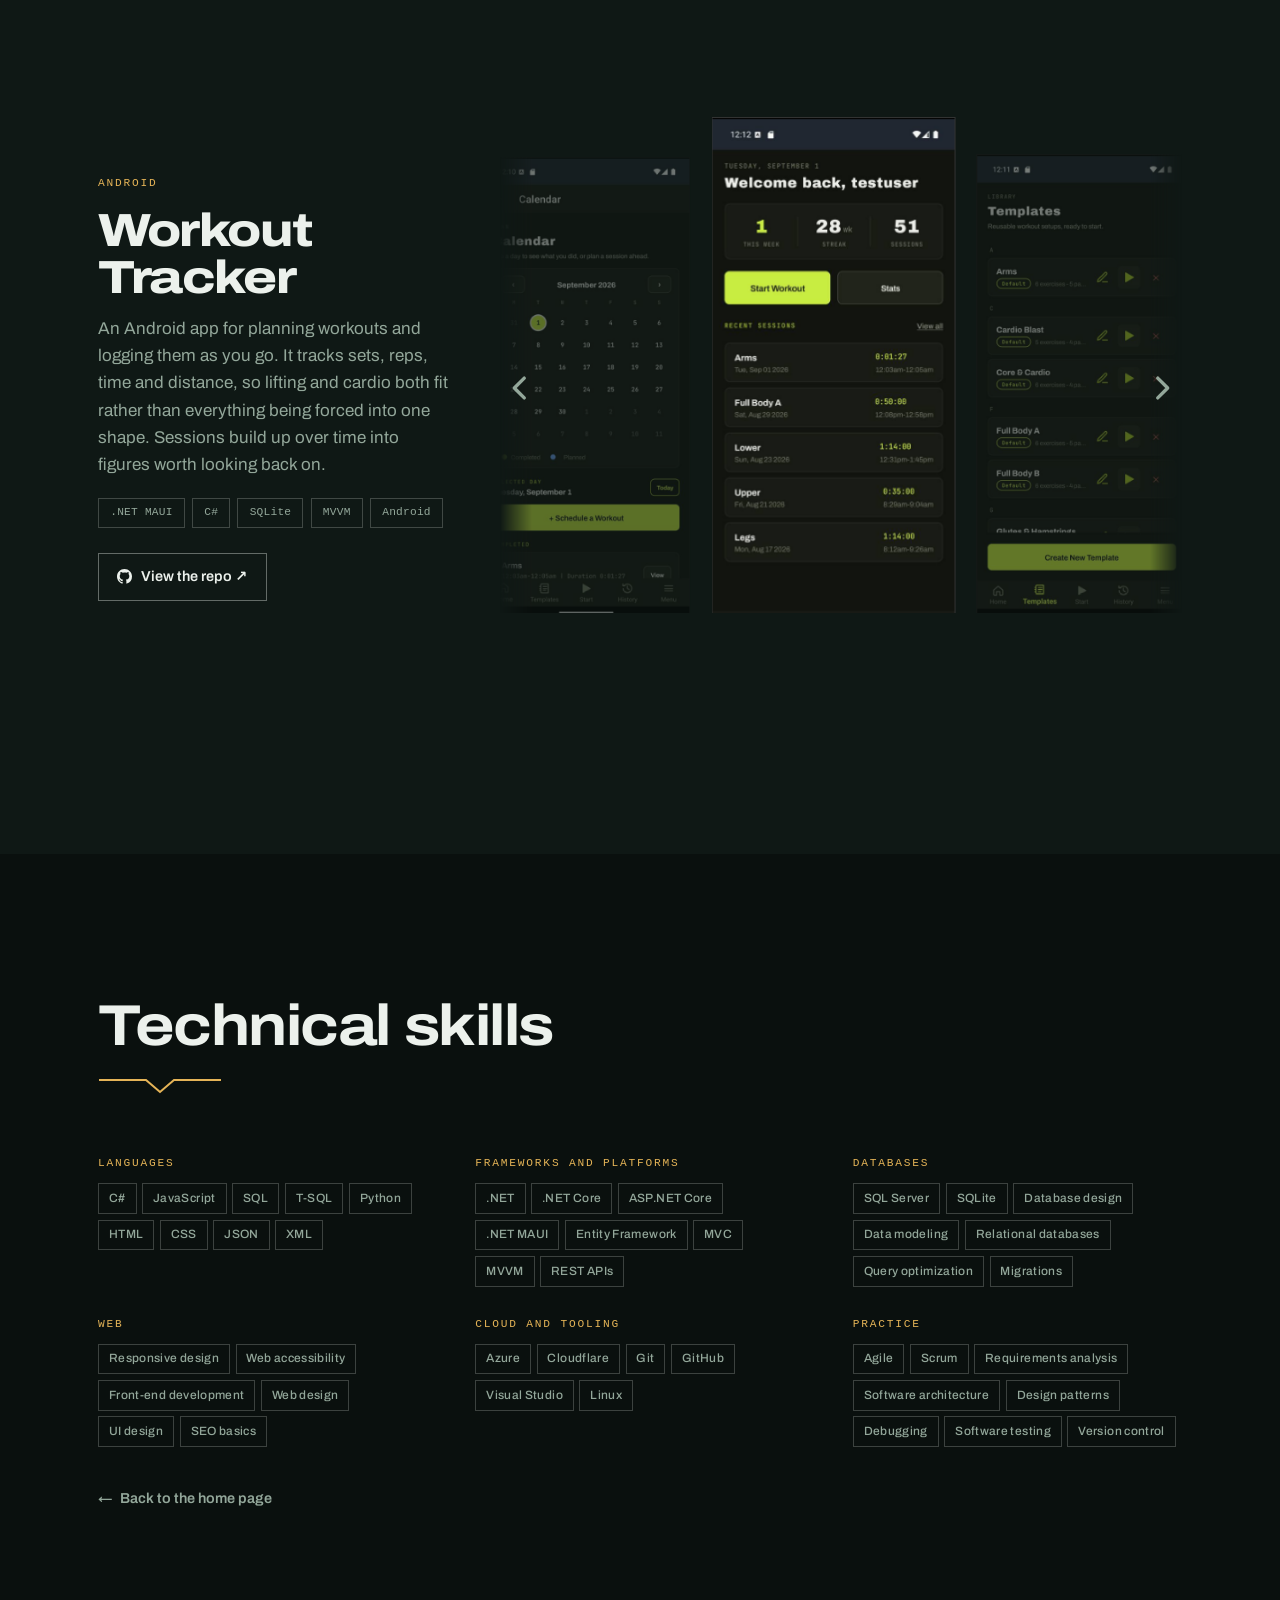
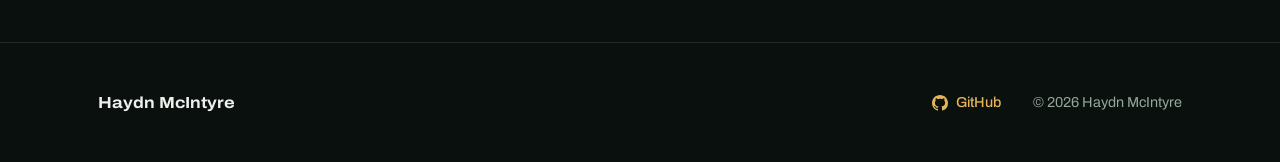
==== commit bc177bf3: "Hold v1 out of search so it stops competing with the live site This is the same name and the same pe" ====
--- a/portfolio.html
+++ b/portfolio.html
@@ -6,9 +6,19 @@
 <title>Haydn McIntyre Portfolio</title>
 <meta name="description" content="Applications designed and built by Haydn McIntyre: a session tracking system for a pilates studio and a cross-platform workout tracker.">
 <meta name="theme-color" content="#0A100E">
+<!-- This is the archived v1 of the site. It stays live and visitable because
+     the current site links to it as a piece of work you can go and look at, but
+     it must not turn up in search: it is the same name and the same person as
+     haydnmcintyre.ca, so anything it ranks for it takes from there.
+     noindex, not Disallow in robots.txt. A blocked page cannot be crawled, and
+     a page that cannot be crawled is a page whose noindex is never read, so a
+     URL already in the index would just sit there as a bare link. Crawling is
+     left open on purpose; "follow" keeps the links out of here worth something. -->
+<meta name="robots" content="noindex, follow">
+<meta name="googlebot" content="noindex, follow">
 <meta property="og:title" content="Haydn McIntyre Portfolio">
 <meta property="og:description" content="Applications designed and built end to end.">
-<meta property="og:url" content="https://haydnmcintyre.ca/portfolio">
+<meta property="og:url" content="https://v1.haydnmcintyre.ca/portfolio.html">
 <meta property="og:type" content="website">
 <link rel="icon" href="favicon.svg?v=4" type="image/svg+xml">
 <link rel="icon" href="favicon-32.png?v=4" sizes="32x32" type="image/png">
